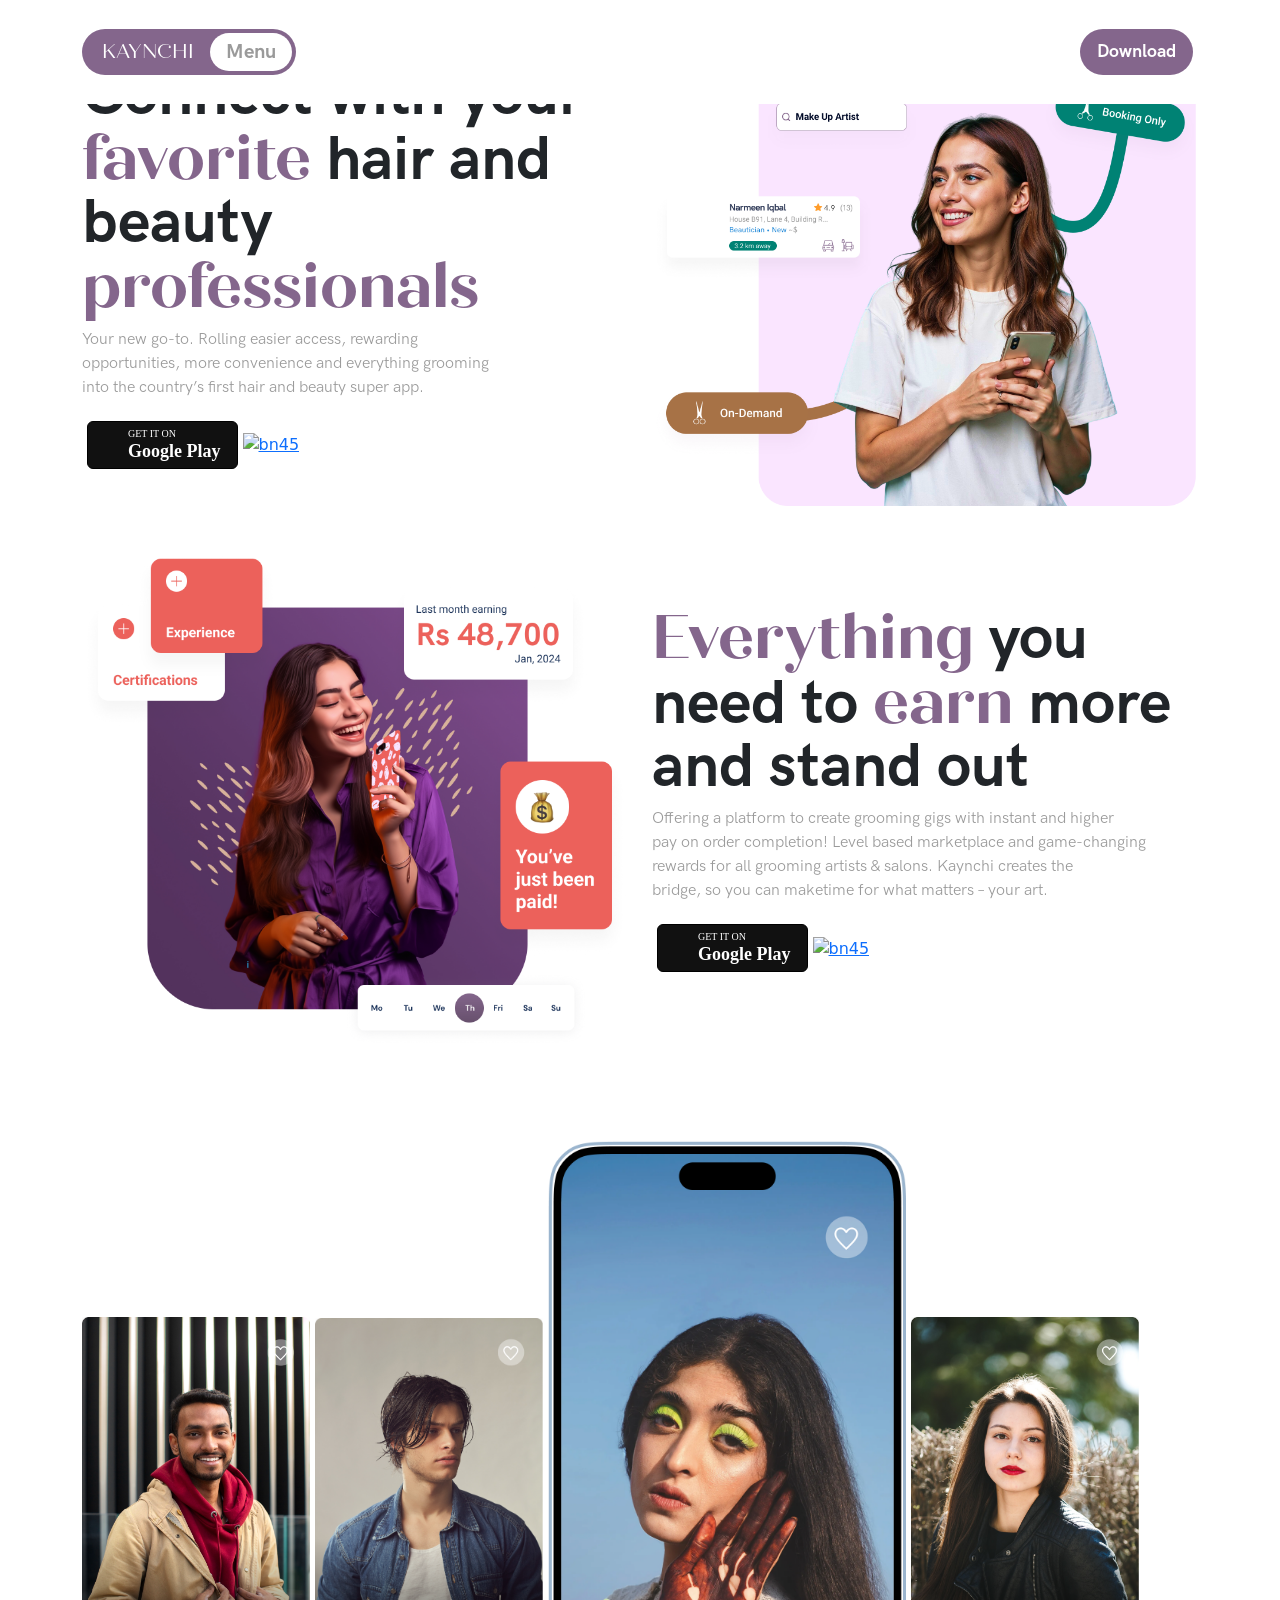
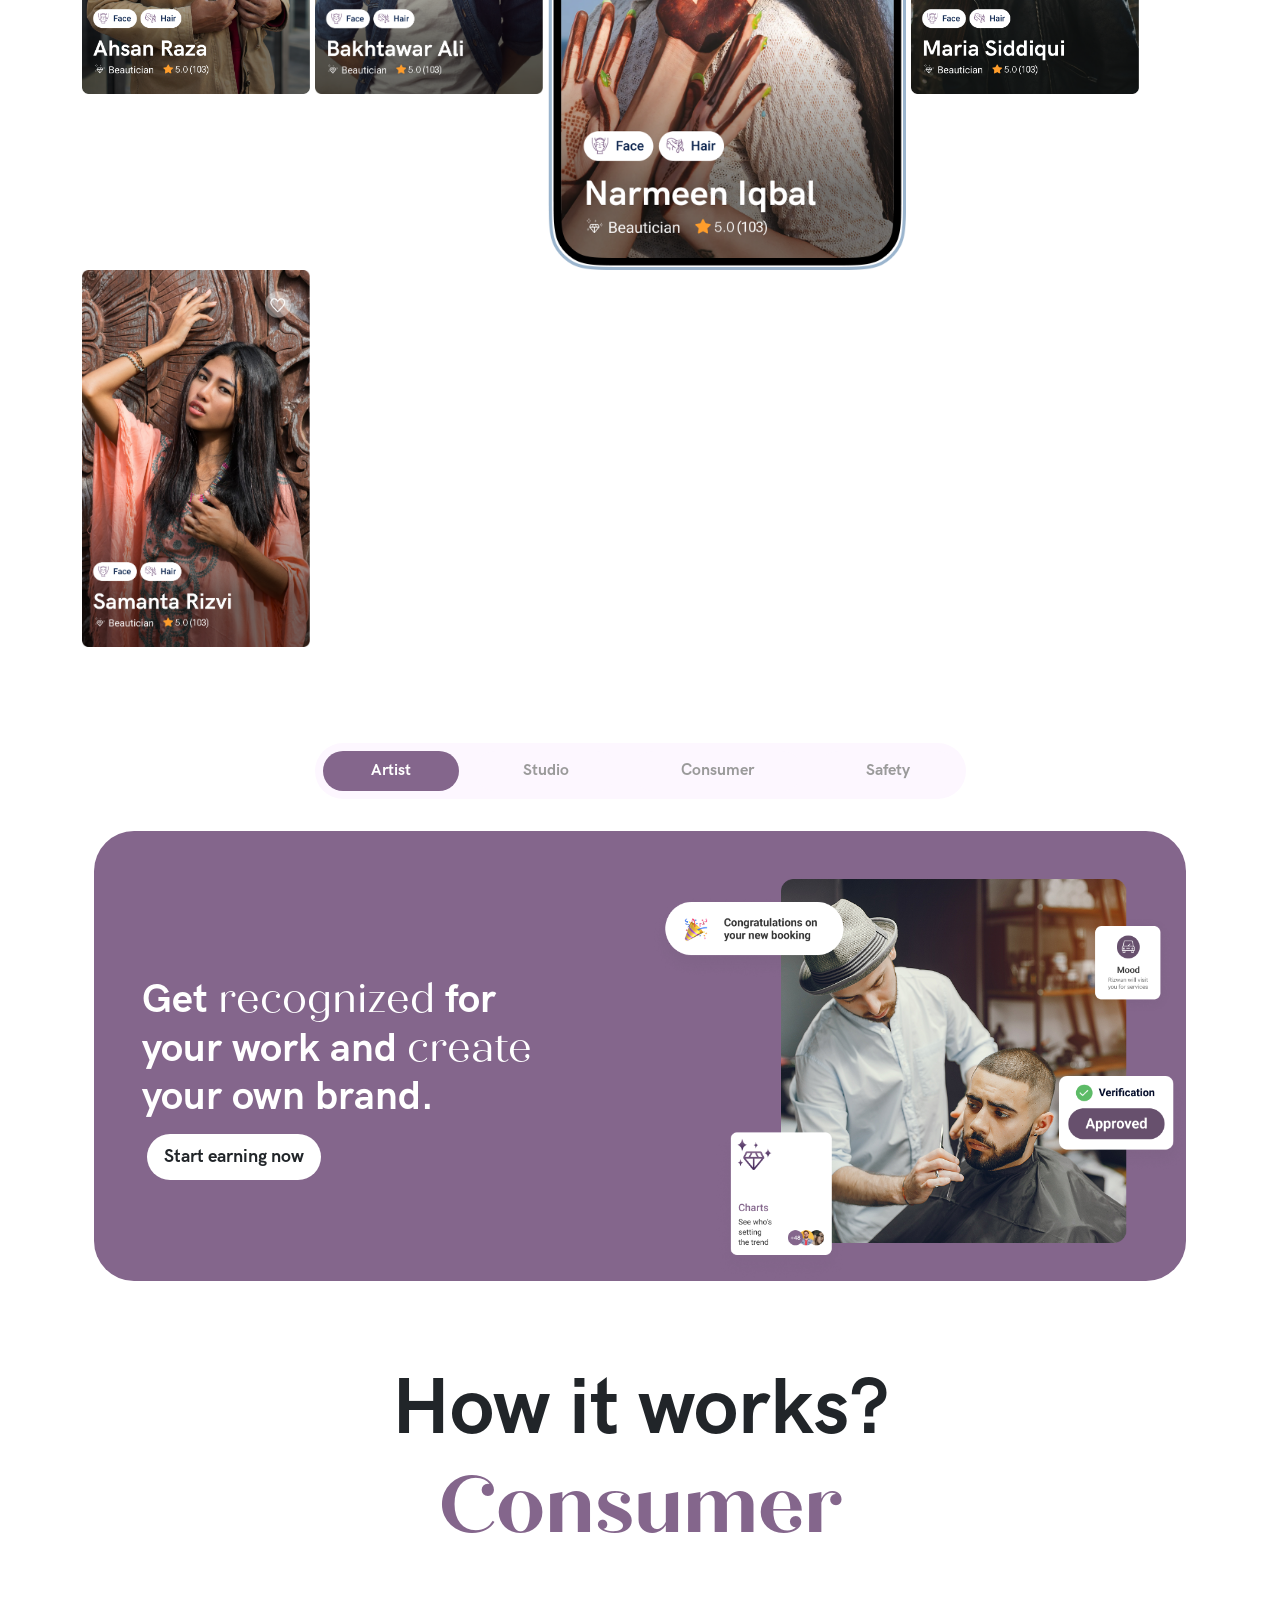
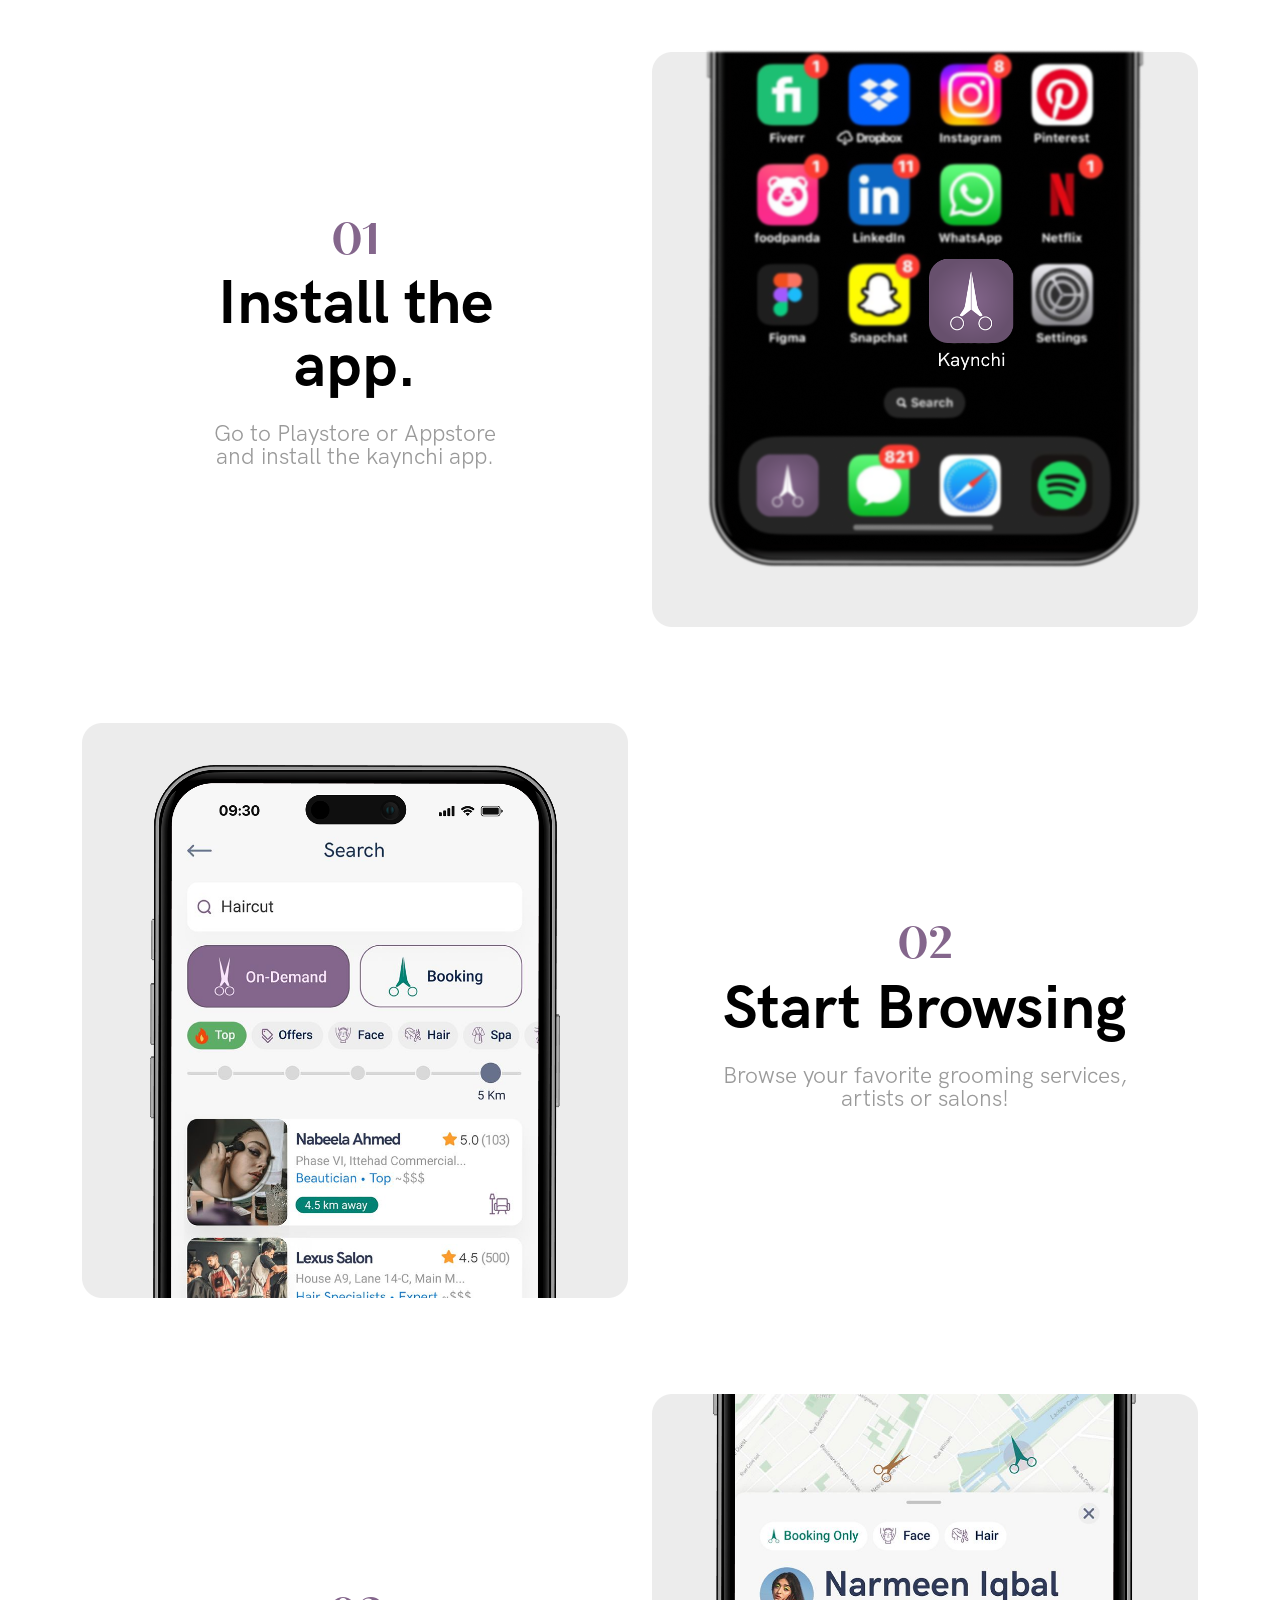
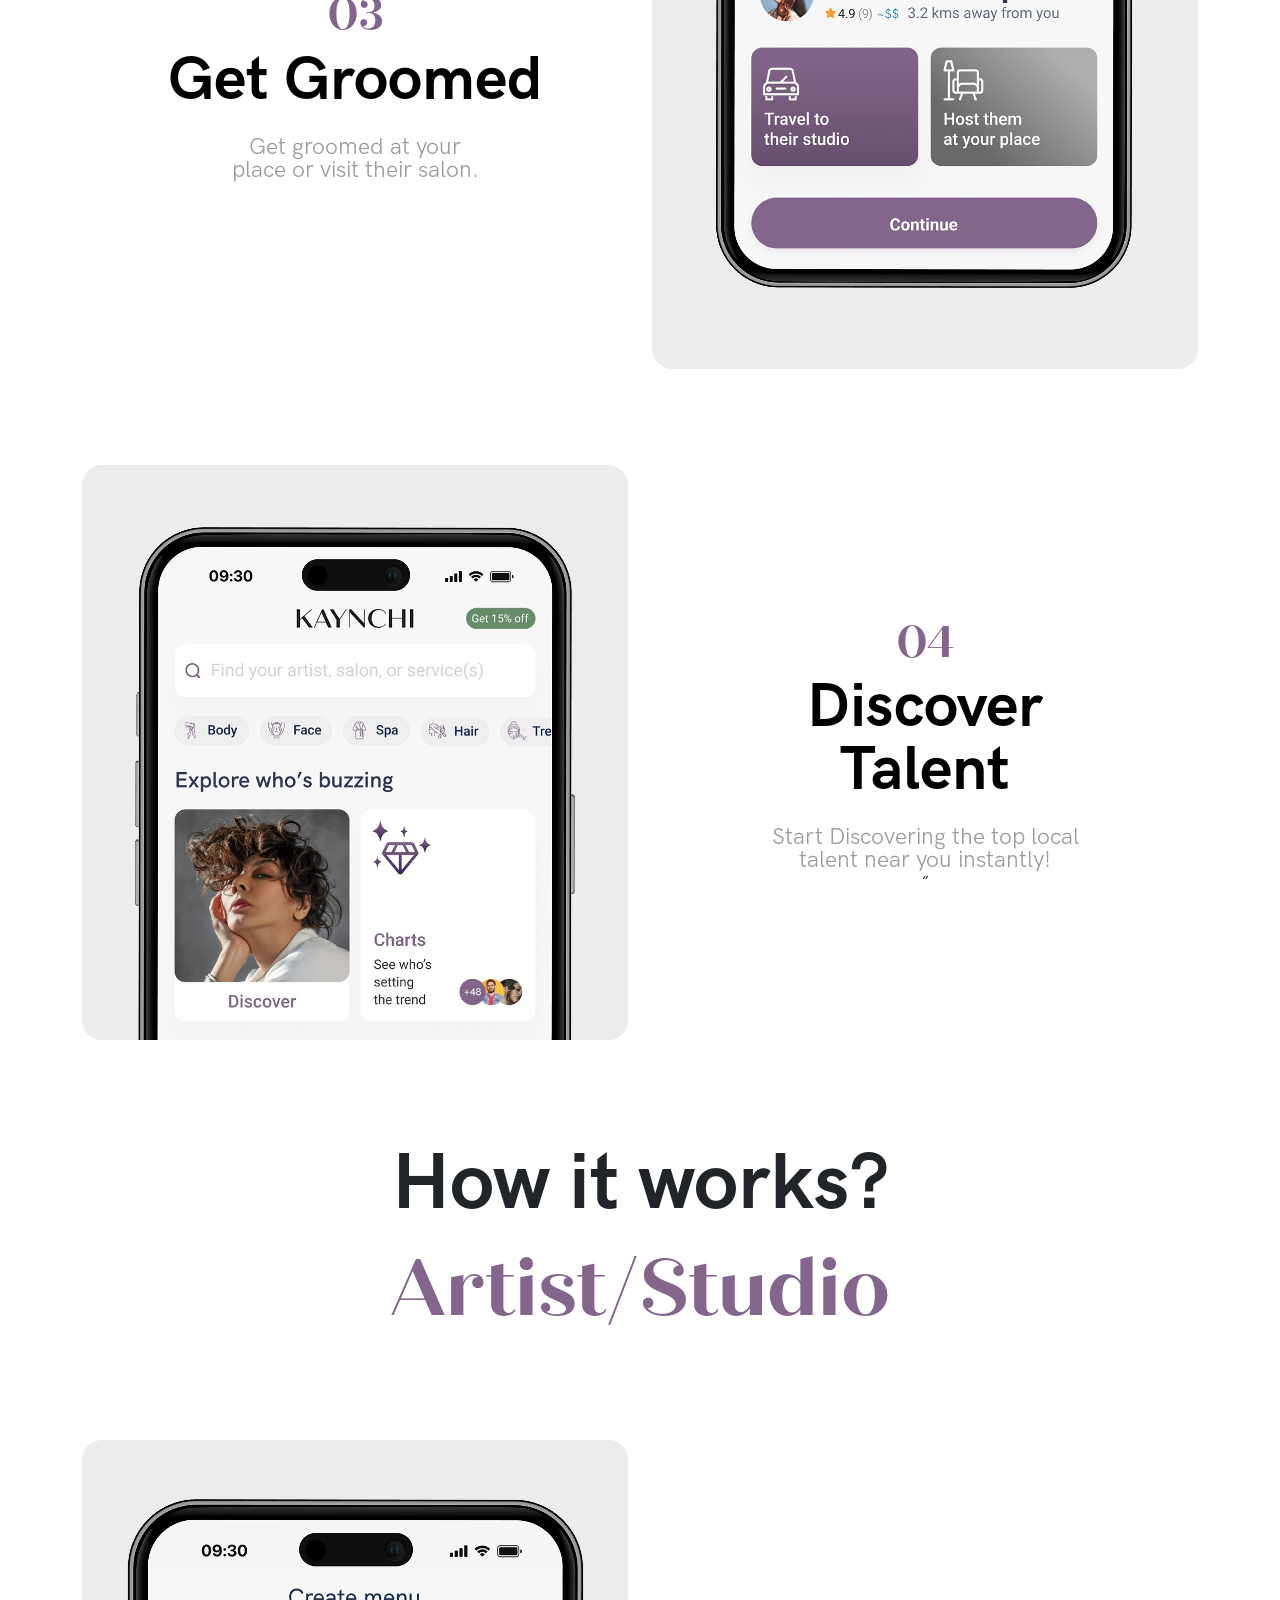
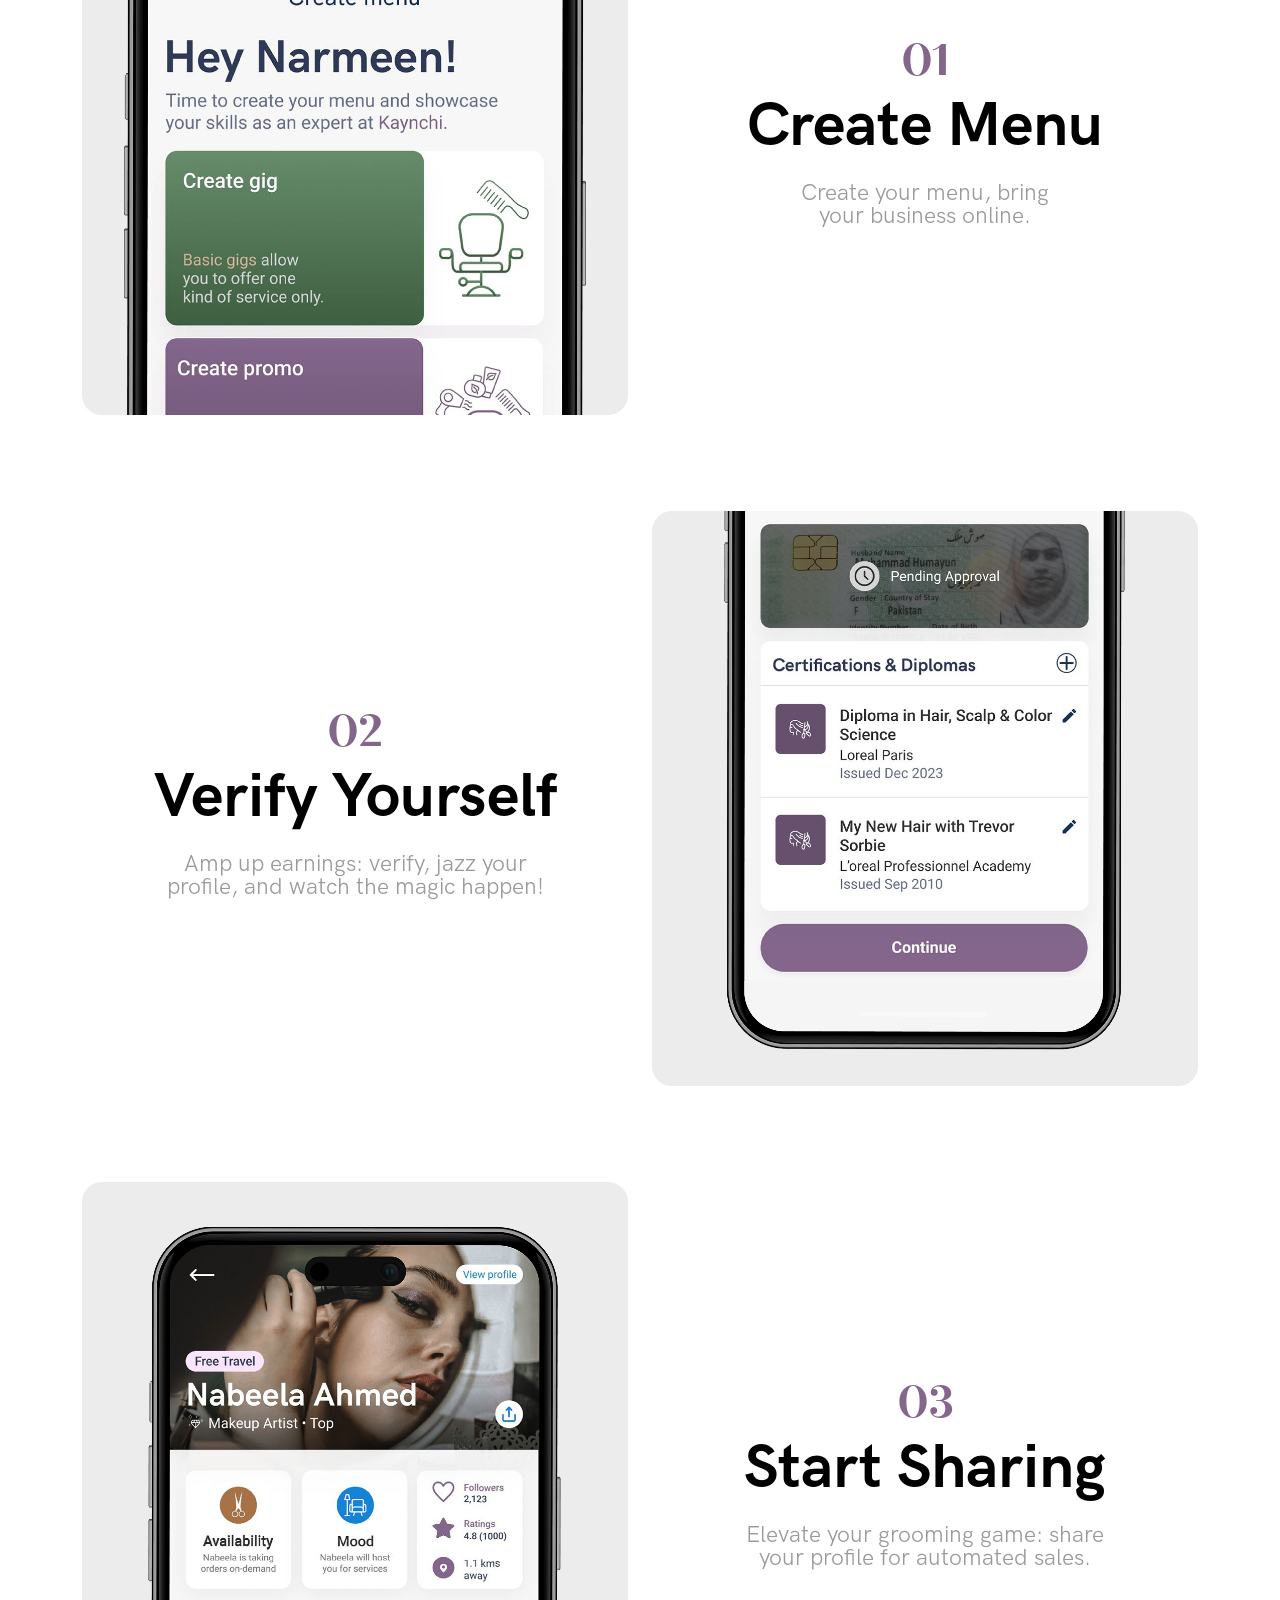
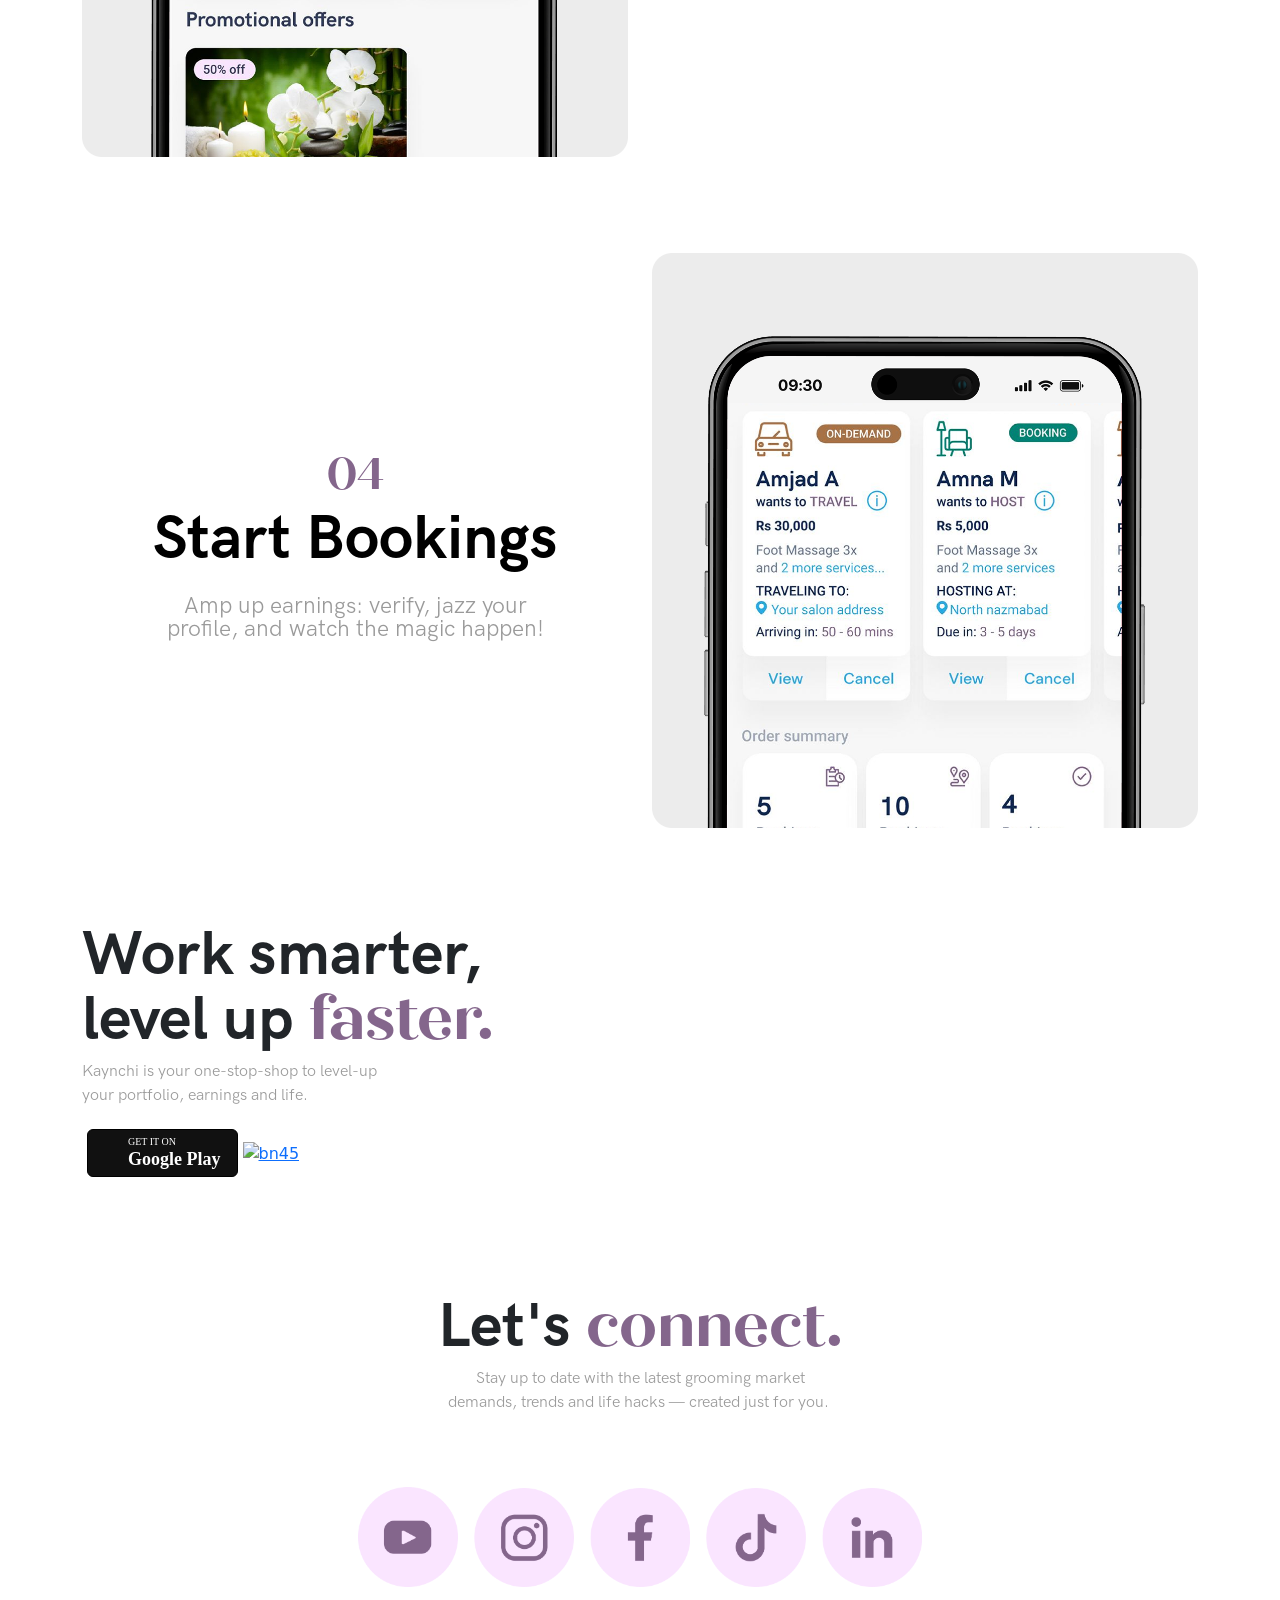
==== index.html @ 2bc98d65 "feat: card tabs added" ====
<!DOCTYPE html>
<html lang="en">
<html data-wf-domain="www.possenetwork.com" data-wf-page="628cd891b8bd514627762a36"
    data-wf-site="628cd891b8bd5112bc762a35">

<head>
    <meta charset="UTF-8">
    <meta name="viewport" content="width=device-width, initial-scale=1.0">
    <title>KAYNCHI | Groom made easy!</title>
    <link href="https://cdn.jsdelivr.net/npm/bootstrap@5.3.0/dist/css/bootstrap.min.css" rel="stylesheet">
    <link href="./style.css" rel="stylesheet">
</head>

<body>
    <!-- Nav Bar -->
    <nav class="navbar fixed-top navbar-white bg-white py-4">
        <div class="container">
            <a class="navbar-brand" href="#">
                <div class="bg-purple rounded-pill px-1 py-1 d-flex align-items-center">
                    <span class="text-white mx-3 quiche-regular">KAYNCHI</span>
                    <div class="bg-white rounded-pill px-3 py-1 text-grey hk-bold">Menu</div>
                </div>
            </a>
            <button href="#" class="bg-purple text-white hk-bold btn rounded-pill">Download</button>
        </div>
    </nav>
    <!-- Hero Section 1 -->
    <section class="my-5">
        <div class="container">
            <div class="row my-md-5 my-3">
                <div class="col-md-6 col-12">
                    <div class="h-100 w-100 d-flex flex-column justify-content-center align-items-start">
                        <h1 class="title hk-bold">Connect with your <br /> <span
                                class="text-purple quiche-bold">favorite</span> hair and
                            <br /> beauty
                            <span class="text-purple quiche-bold">professionals</span>
                        </h1>
                        <span class="text-grey descripton hk-regular">
                            Your new go-to. Rolling easier access, rewarding <br /> opportunities, more convenience and
                            everything
                            grooming <br /> into the country’s first hair and beauty super app.
                        </span>
                        <div class="d-flex align-items-center my-3">
                            <a class="btn btn-google" href="#" title="Google Play">Google Play</a>
                            <a href="/" tabIndex="0"><img class="bn46"
                                    src="https://developer.apple.com/assets/elements/badges/download-on-the-app-store.svg"
                                    alt="bn45" /></a>
                        </div>
                    </div>
                </div>
                <div class="col-md-6 col-12">
                    <div class="d-flex justify-content-center align-items-center">
                        <img class="img-fluid" src="/public/images/hero-1.png" alt="" />
                    </div>
                </div>
            </div>
        </div>
    </section>
    <!-- Hero Section 2 -->
    <section class="my-5">
        <div class="container">
            <div class="row my-md-5 my-3">
                <div class="col-md-6 col-12">
                    <div class="d-flex justify-content-center align-items-center">
                        <img class="img-fluid" src="/public/images/hero-2.png" alt="" />
                    </div>
                </div>
                <div class="col-md-6 col-12">
                    <div class="h-100 w-100 d-flex flex-column justify-content-center align-items-start">
                        <h1 class="title hk-bold"><span class="text-purple quiche-bold">Everything</span> you <br />
                            need to <span class="text-purple quiche-bold">earn</span> more <br /> and stand out
                        </h1>
                        <span class="text-grey descripton hk-regular">
                            Offering a platform to create grooming gigs with instant and higher <br /> pay on order
                            completion!
                            Level based marketplace and game-changing<br /> rewards for all grooming artists &
                            salons.
                            Kaynchi
                            creates the<br /> bridge, so you can maketime for what matters – your art.
                        </span>
                        <div class="d-flex align-items-center my-3">
                            <a class="btn btn-google" href="#" title="Google Play">Google Play</a>
                            <a href="/" tabIndex="0"><img class="bn46"
                                    src="https://developer.apple.com/assets/elements/badges/download-on-the-app-store.svg"
                                    alt="bn45" /></a>
                        </div>
                    </div>
                </div>
            </div>
        </div>
    </section>
    <!-- Mobile Section -->
    <section data-w-id="b8516317-60b5-e028-d661-10049d6852a3" class="posse_screen_section my-5 py-5">
        <div class="container">
            <img src="/public/images/artists/1.png" loading="eager" width="228" alt="Kaynchi Artist"
                class="screen_image_2 hidden-sm" />
            <img src="/public/images/artists/2.png" loading="eager" width="228" alt="Kaynchi Artist"
                class="screen_image_3 hidden-sm" />
            <img src="/public/images/artists/3.png" loading="eager" width="358"
                sizes="(max-width: 479px) 47vw, (max-width: 767px) 37vw, 25vw" alt="Kaynchi Artist"
                srcset="/public/images/artists/3.png 500w, /public/images/artists/3.png 778w" class="image-9" />
            <img src="/public/images/artists/4.png" loading="eager" width="228" alt="Kaynchi Artist"
                class="screen_image_4 hidden-sm" />
            <img src="/public/images/artists/5.png" loading="eager" width="228" alt="Kaynchi Artist"
                class="screen_image_5 hidden-sm" />
        </div>
    </section>
    <!-- Card Section -->

    <section class="my-5">
        <div class="container">
            <!-- Tab links -->
            <div class="d-flex justify-content-center">
                <div class="tab bg-pink rounded-pill p-2">
                    <button class="tablinks me-2 px-5 py-2 rounded-pill hk-bold active" onclick="openCity(event, 'Artist')">Artist</button>
                    <button class="tablinks mx-2 px-5 py-2 rounded-pill hk-bold" onclick="openCity(event, 'Studio')">Studio</button>
                    <button class="tablinks mx-2 px-5 py-2 rounded-pill hk-bold" onclick="openCity(event, 'Consumer')">Consumer</button>
                    <button class="tablinks ms-2 px-5 py-2 rounded-pill hk-bold" onclick="openCity(event, 'Safety')">Safety</button>
                </div>
            </div>
            <!-- Tab content -->
            <div id="Artist" class="tabcontent py-4" style="display: block;">
                <div class="bg-purple card-radius pt-5 my-2">
                    <div class="row">
                        <div class="col-md-6 col-12">
                            <div class="px-md-5 px-3 h-100 d-flex flex-column justify-content-center align-items-start">
                                <h1 class="text-white hk-bold">
                                    Get <span class="quiche-regular">recognized</span> for <br /> your work and <span
                                        class="quiche-regular">create</span>
                                    <br />your own brand.
                                </h1>
                                <button class="btn bg-white rounded-pill hk-bold">Start earning now</button>
                            </div>
                        </div>
                        <div class="col-md-6 col-12">
                            <div class="d-flex justify-content-center align-items-center">
                                <img class="img-fluid" src="/public/images/card-1.png" alt="" />
                            </div>
                        </div>
                    </div>
                </div>
            </div>

            <div id="Studio" class="tabcontent">
                <h3>Studio</h3>
                <p>Studio is the capital of France.</p>
            </div>

            <div id="Consumer" class="tabcontent">
                <h3>Consumer</h3>
                <p>Consumer is the capital of Japan.</p>
            </div>

            <div id="Safety" class="tabcontent">
                <h3>Safety</h3>
                <p>Safety is the capital of Japan.</p>
            </div>

        </div>
    </section>
    <!-- <section class="my-5">
        <div class="my-5 container">
            <div class="d-flex justify-content-center">
                <div class="d-flex justify-content-center bg-pink rounded-pill p-2">
                    <button class="btn btn-dark bg-purple text-white px-5 py-2 rounded-pill hk-bold mx-1">Arist</button>
                    <button class="btn btn-dark bg-purple text-white px-5 py-2 rounded-pill hk-bold mx-1">Studio</button>
                    <button class="btn btn-dark bg-purple text-white px-5 py-2 rounded-pill hk-bold mx-1">Consumer</button>
                    <button class="btn btn-dark bg-purple text-white px-5 py-2 rounded-pill hk-bold mx-1">Safety</button>
                </div>
            </div>
            <div class="bg-purple card-radius pt-5 my-2">
                <div class="row">
                    <div class="col-md-6 col-12">
                        <div class="px-md-5 px-3 h-100 d-flex flex-column justify-content-center align-items-start">
                            <h1 class="text-white hk-bold">
                                Get <span class="quiche-regular">recognized</span> for <br /> your work and <span
                                    class="quiche-regular">create</span>
                                <br />your own brand.
                            </h1>
                            <button class="btn bg-white rounded-pill hk-bold">Start earning now</button>
                        </div>
                    </div>
                    <div class="col-md-6 col-12">
                        <div class="d-flex justify-content-center align-items-center">
                            <img class="img-fluid" src="/public/images/card-1.png" alt="" />
                        </div>
                    </div>
                </div>
            </div>
        </div>
    </section> -->
    <!-- How it works - Consumer -->
    <section class="my-5">
        <div class="container">
            <div class="d-flex flex-column align-items-center">
                <div>
                    <h1 class="heading text-center hk-bold m-0">How it works?</h1>
                    <h1 class="heading text-purple text-center quiche-bold m-0">Consumer</h1>
                </div>
            </div>
            <div class="row my-md-5 my-3">
                <div class="col-md-6 col-12 my-5">
                    <div class="h-100 w-100 d-flex flex-column justify-content-center align-items-center">
                        <div class="text-center d-flex flex-column w-75">
                            <span class="how-it-works-title quiche-bold text-purple">01
                            </span>
                            <span class="title hk-bold text-black">Install the app.
                            </span>
                            <span class="mt-4 description hk-regular text-grey">Go to Playstore or Appstore
                                <br /> and install the kaynchi app.
                            </span>
                        </div>
                    </div>
                </div>
                <div class="col-md-6 col-12 my-5">
                    <div class="d-flex justify-content-end align-items-center">
                        <img class="img-fluid" src="/public/images/how-it-works/consumer/1.png" alt="" />
                    </div>
                </div>
                <div class="col-md-6 col-12 my-5">
                    <div class="d-flex justify-content-start align-items-center">
                        <img class="img-fluid" src="/public/images/how-it-works/consumer/2.png" alt="" />
                    </div>
                </div>
                <div class="col-md-6 col-12 my-5">
                    <div class="h-100 w-100 d-flex flex-column justify-content-center align-items-center">
                        <div class="text-center d-flex flex-column w-75">
                            <span class="how-it-works-title quiche-bold text-purple">02
                            </span>
                            <span class="title hk-bold text-black">Start Browsing
                            </span>
                            <span class="mt-4 description hk-regular text-grey">Browse your favorite grooming
                                services,<br />
                                artists
                                or
                                salons!
                            </span>
                        </div>
                    </div>
                </div>
                <div class="col-md-6 col-12 my-5">
                    <div class="h-100 w-100 d-flex flex-column justify-content-center align-items-center">
                        <div class="text-center d-flex flex-column w-75">
                            <span class="how-it-works-title quiche-bold text-purple">03
                            </span>
                            <span class="title hk-bold text-black">Get Groomed
                            </span>
                            <span class="mt-4 description hk-regular text-grey">Get groomed at your <br /> place or
                                visit their salon.
                            </span>
                        </div>
                    </div>
                </div>
                <div class="col-md-6 col-12 my-5">
                    <div class="d-flex justify-content-end align-items-center">
                        <img class="img-fluid" src="/public/images/how-it-works/consumer/3.png" alt="" />
                    </div>
                </div>
                <div class="col-md-6 col-12 my-5">
                    <div class="d-flex justify-content-start align-items-center">
                        <img class="img-fluid" src="/public/images/how-it-works/consumer/4.png" alt="" />
                    </div>
                </div>
                <div class="col-md-6 col-12 my-5">
                    <div class="h-100 w-100 d-flex flex-column justify-content-center align-items-center">
                        <div class="text-center d-flex flex-column w-75">
                            <span class="how-it-works-title quiche-bold text-purple">04
                            </span>
                            <span class="title hk-bold text-black">Discover Talent
                            </span>
                            <span class="mt-4 description hk-regular text-grey">Start Discovering the top
                                local <br /> talent near
                                you instantly!
                            </span>
                        </div>˝
                    </div>
                </div>
            </div>
        </div>
    </section>
    <!-- How it works - Artist -->
    <section class="my-5">
        <div class="container">
            <div class="d-flex flex-column align-items-center">
                <div>
                    <h1 class="heading text-center hk-bold">How it works?</h1>
                    <h1 class="heading text-purple text-center quiche-bold">Artist/Studio</h1>
                </div>
            </div>
            <div class="row my-md-5 my-3">
                <div class="col-md-6 col-12 my-5">
                    <div class="d-flex justify-content-start align-items-end">
                        <img class="img-fluid" src="/public/images/how-it-works/artist/1.png" alt="" />
                    </div>
                </div>
                <div class="col-md-6 col-12 my-5">
                    <div class="h-100 w-100 d-flex flex-column justify-content-center align-items-center">
                        <div class="text-center d-flex flex-column w-75">
                            <span class="how-it-works-title quiche-bold text-purple">01
                            </span>
                            <span class="title hk-bold text-black">Create Menu
                            </span>
                            <span class="mt-4 description hk-regular text-grey">Create your menu, bring<br /> your
                                business
                                online.
                            </span>
                        </div>
                    </div>
                </div>
                <div class="col-md-6 col-12 my-5">
                    <div class="h-100 w-100 d-flex flex-column justify-content-center align-items-center">
                        <div class="text-center d-flex flex-column w-75">
                            <span class="how-it-works-title quiche-bold text-purple">02
                            </span>
                            <span class="title hk-bold text-black">Verify Yourself
                            </span>
                            <span class="mt-4 description hk-regular text-grey">Amp up earnings: verify, jazz
                                your<br />profile, and
                                watch the magic
                                happen!
                            </span>
                        </div>
                    </div>
                </div>
                <div class="col-md-6 col-12 my-5">
                    <div class="d-flex justify-content-end align-items-center">
                        <img class="img-fluid" src="/public/images/how-it-works/artist/2.png" alt="" />
                    </div>
                </div>
                <div class="col-md-6 col-12 my-5">
                    <div class="d-flex justify-content-start align-items-center">
                        <img class="img-fluid" src="/public/images/how-it-works/artist/3.png" alt="" />
                    </div>
                </div>
                <div class="col-md-6 col-12 my-5">
                    <div class="h-100 w-100 d-flex flex-column justify-content-center align-items-center">
                        <div class="text-center d-flex flex-column w-75">
                            <span class="how-it-works-title quiche-bold text-purple">03
                            </span>
                            <span class="title hk-bold text-black">Start Sharing
                            </span>
                            <span class="mt-4 description hk-regular text-grey">Elevate your grooming game: share<br />
                                your
                                profile for
                                automated sales.
                            </span>
                        </div>
                    </div>
                </div>
                <div class="col-md-6 col-12 my-5">
                    <div class="h-100 w-100 d-flex flex-column justify-content-center align-items-center">
                        <div class="text-center d-flex flex-column w-75">
                            <span class="how-it-works-title quiche-bold text-purple">04
                            </span>
                            <span class="title hk-bold text-black">Start Bookings
                            </span>
                            <span class="mt-4 description hk-regular text-grey">Amp up earnings: verify, jazz your<br />
                                profile, and
                                watch the magic happen!
                            </span>
                        </div>

                    </div>
                </div>
                <div class="col-md-6 col-12 my-5">
                    <div class="d-flex justify-content-end align-items-center">
                        <img class="img-fluid" src="/public/images/how-it-works/artist/4.png" alt="" />
                    </div>
                </div>
            </div>
        </div>
    </section>
    <!-- Work Smarter -->
    <section class="my-5">
        <div class="container">
            <div class="row my-md-5 my-3">
                <div class="col-md-6 col-12">
                    <div class="h-100 w-100 d-flex flex-column justify-content-center align-items-start">
                        <h1 class="title hk-bold">Work smarter, <br /> level up <span
                                class="text-purple quiche-bold">faster.</span>
                        </h1>
                        <span class="text-grey descripton hk-regular">
                            Kaynchi is your one-stop-shop to level-up <br /> your portfolio, earnings and life.
                        </span>
                        <div class="d-flex align-items-center my-3">
                            <a class="btn btn-google" href="#" title="Google Play">Google Play</a>
                            <a href="/" tabIndex="0"><img class="bn46"
                                    src="https://developer.apple.com/assets/elements/badges/download-on-the-app-store.svg"
                                    alt="bn45" /></a>
                        </div>
                    </div>
                </div>
                <div class="col-md-6 col-12">
                    <div class="d-flex justify-content-center align-items-center">
                        <img class="img-fluid" src="/public/images/work-smarter.png" alt="" />
                    </div>
                </div>
            </div>
        </div>
    </section>
    <!-- Let's Connect -->
    <section class="my-5 py-5">
        <div class="container">
            <div class="h-100 w-100 d-flex flex-column justify-content-center align-items-center">
                <h1 class="title hk-bold text-center">Let's <span class="text-purple quiche-bold">connect.</span>
                </h1>
                <span class="text-grey descripton text-center mb-3 hk-regular">
                    Stay up to date with the latest grooming market <br /> demands, trends and life hacks — created just
                    for you. 
                </span>
                <div class="d-flex justify-content-center align-items-center flex-wrap my-5">
                    <img src="/public/icons/youtube.png" width="100" class="img-fluid m-2" alt="youtube" />
                    <img src="/public/icons/instagram.png" width="100" class="img-fluid m-2" alt="instagram" />
                    <img src="/public/icons/facebook.png" width="100" class="img-fluid m-2" alt="facebook" />
                    <img src="/public/icons/tiktok.png" width="100" class="img-fluid m-2" alt="tiktok" />
                    <img src="/public/icons/linkedin.png" width="100" class="img-fluid m-2" alt="linkedin" />
                </div>
            </div>
        </div>
    </section>
    <script src="https://d3e54v103j8qbb.cloudfront.net/js/jquery-3.5.1.min.dc5e7f18c8.js?site=628cd891b8bd5112bc762a35"
        type="text/javascript" integrity="sha256-9/aliU8dGd2tb6OSsuzixeV4y/faTqgFtohetphbbj0="
        crossorigin="anonymous"></script>
    <script src="https://uploads-ssl.webflow.com/628cd891b8bd5112bc762a35/js/webflow.df2b6f153.js"
        type="text/javascript"></script>
    <script src="https://cdnjs.cloudflare.com/ajax/libs/gsap/3.12.1/gsap.min.js"></script>
    <script src="https://cdnjs.cloudflare.com/ajax/libs/gsap/3.12.1/ScrollTrigger.min.js"></script>
    <script src="/script/index.js"></script>
    <script src="/script/gsap.js"></script>
    <script src="https://unpkg.com/gsap@3/dist/gsap.min.js"></script>
    <script src="https://unpkg.com/gsap@3/dist/ScrollTrigger.min.js"></script>
</body>

</html>
---- style.css ----
.text-purple {
    color: #84668C;
}

.bg-purple {
    background-color: #84668C;
}

.text-black {
    color: #1E1E1E;
}

.bg-black {
    background-color: #1E1E1E;
}

.text-grey {
    color: #9A9A9A;
}

.bg-grey {
    background-color: #9A9A9A;
}

.heading {
    font-size: 80px;
}

.title {
    font-size: 62px;
    line-height: 63px;
}

.description {
    font-size: 23px;
    line-height: 23px;
}


.card-radius {
    border-radius: 40px;
}

.how-it-works-title {
    font-size: 45px;
}

.parallax-img {
    width: 444px;
}


/* Fonts */

@font-face {
    font-family: 'quiche-regular';
    src: url('./public/fonts/quiche/Quiche_Display_Regular.otf') format('opentype');
}

@font-face {
    font-family: 'quiche-bold';
    src: url('./public/fonts/quiche/Quiche_Display_Bold.otf') format('opentype');
}

@font-face {
    font-family: 'quiche-light';
    src: url('./public/fonts/quiche/Quiche_Display_Light.otf') format('opentype');
}

@font-face {
    font-family: 'hk-regular';
    src: url('./public/fonts/hk-grostesk/HKGrotesk-Regular.otf') format('opentype');
}

@font-face {
    font-family: 'hk-bold';
    src: url('./public/fonts/hk-grostesk/HKGrotesk-Bold.otf') format('opentype');
}

@font-face {
    font-family: 'hk-light';
    src: url('./public/fonts/hk-grostesk/HKGrotesk-Light.otf') format('opentype');
}

.quiche-bold {
    font-family: 'quiche-bold';
}

.quiche-regular {
    font-family: 'quiche-regular';
}

.quiche-light {
    font-family: 'quiche-light';
}

.hk-bold {
    font-family: 'hk-bold';
}

.hk-regular {
    font-family: 'hk-regular';
}

.hk-light {
    font-family: 'hk-light';
}


.bg-pink {
    background-color: #FDF7FF;
}

/* Style the buttons that are used to open the tab content */
.tab button {
    background-color: inherit;
    float: left;
    border: none;
    outline: none;
    cursor: pointer;
    padding: 14px 16px;
    transition: 0.3s;
    color: #9A9A9A;
}

/* Change background color of buttons on hover */
.tab button:hover {
    color: #1E1E1E;
    background-color: #ddd;
}

/* Create an active/current tablink class */
.tab button.active {
    background-color: #84668C;
    color: #fff;
}

/* Style the tab content */
.tabcontent {
    display: none;
    padding: 6px 12px;
}


/* Media Queries */

@media only screen and (max-width: 768px) {

    .title {
        font-size: 35px;
        line-height: 35px;
    }

    .description {
        font-size: 20px;
        line-height: 20px;
    }

    .heading {
        font-size: 40px;
        line-height: 40px;
    }

    .how-it-works-title {
        font-size: 25px;
    }

    .hidden-sm {
        display: none;
    }

}

/* Google and Apple Buttons */

.bn46 {
    width: 150px;
    height: 50px;
}

a.btn-google {
    color: #fff
}

.btn {
    padding: 10px 16px;
    margin: 5px;
    font-size: 18px;
    line-height: 1.3333333;
    border-radius: 6px;
    text-align: center;
    white-space: nowrap;
    vertical-align: middle;
    -ms-touch-action: manipulation;
    touch-action: manipulation;
    cursor: pointer;
    -webkit-user-select: none;
    -moz-user-select: none;
    -ms-user-select: none;
    user-select: none;
    border: 1px solid transparent;
    font-weight: 500;
    text-decoration: none;
    display: inline-block
}

.btn:active:focus,
.btn:focus {
    outline: 0
}

.btn:focus,
.btn:hover {
    color: #333;
    text-decoration: none;
    outline: 0
}

.btn:active {
    outline: 0;
    -webkit-box-shadow: inset 0 3px 5px rgba(0, 0, 0, .125);
    box-shadow: inset 0 3px 5px rgba(0, 0, 0, .125)
}

.btn-google {
    color: #fff;
    background-color: #111;
    border-color: #000;
    padding: 17px 16px 5px 40px;
    position: relative;
    font-family: fontfutura;
    font-weight: 600
}

.btn-google:focus {
    color: #fff;
    background-color: #555;
    border-color: #000
}

.btn-google:active,
.btn-google:hover {
    color: #fff;
    background-color: #555;
    border-color: #000;
}

.btn-google:before {
    content: "";
    background-image: url(https://4.bp.blogspot.com/-52U3eP2JDM4/WSkIT1vbUxI/AAAAAAAArQA/iF1BeARv2To-2FGQU7V6UbNPivuv_lccACLcB/s30/nexus2cee_ic_launcher_play_store_new-1.png);
    background-size: cover;
    background-repeat: no-repeat;
    width: 30px;
    height: 30px;
    position: absolute;
    left: 6px;
    top: 50%;
    margin-top: -15px
}

.btn-google:after {
    content: "GET IT ON";
    position: absolute;
    top: 5px;
    left: 40px;
    font-size: 10px;
    font-weight: 400;
}

/* Card Over Card Animation */

/* Basic Reset */
* {
    margin: 0;
    padding: 0;
    box-sizing: border-box;
}

/* Empty sections with grey background */
.empty-section {
    display: flex;
    justify-content: center;
    align-items: center;
    color: #fff;
}

/* Each card wrapper has 15vh top padding */
.card-wrapper {
    position: relative;
    margin: auto;
}
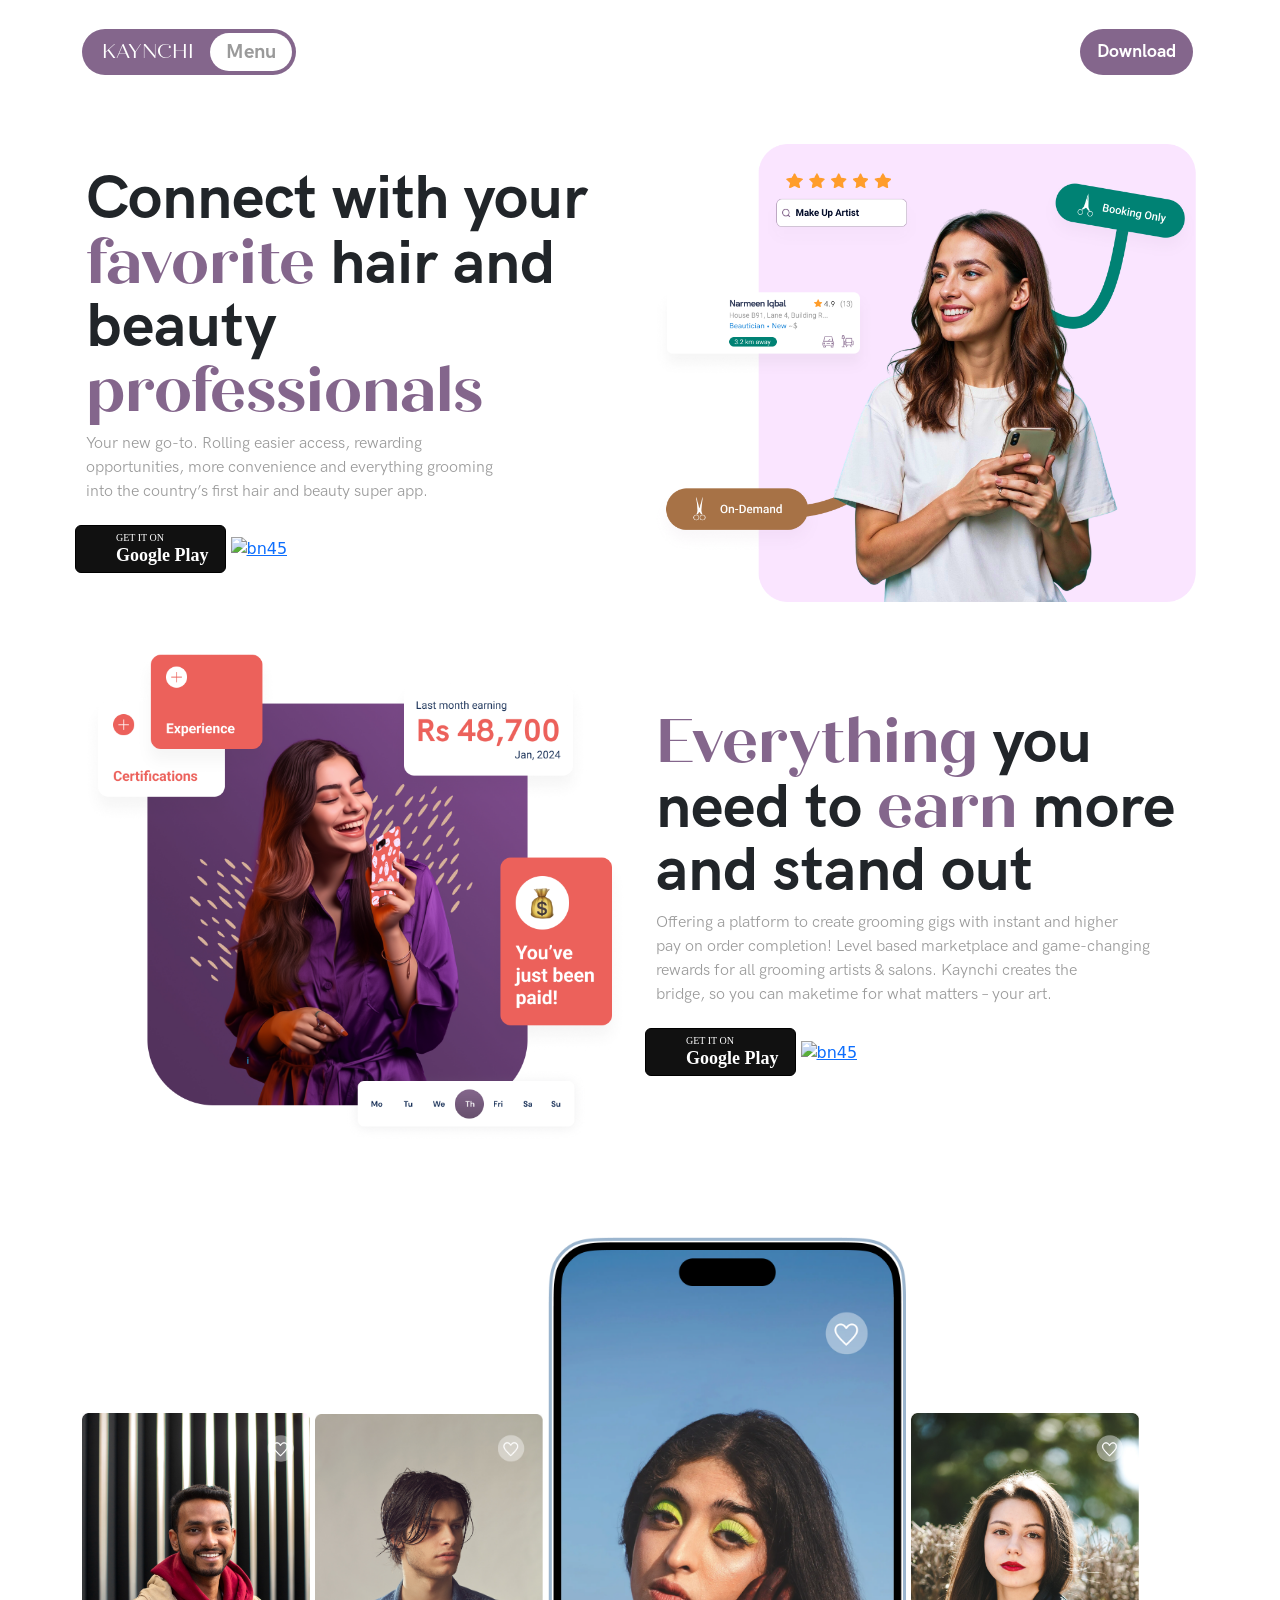
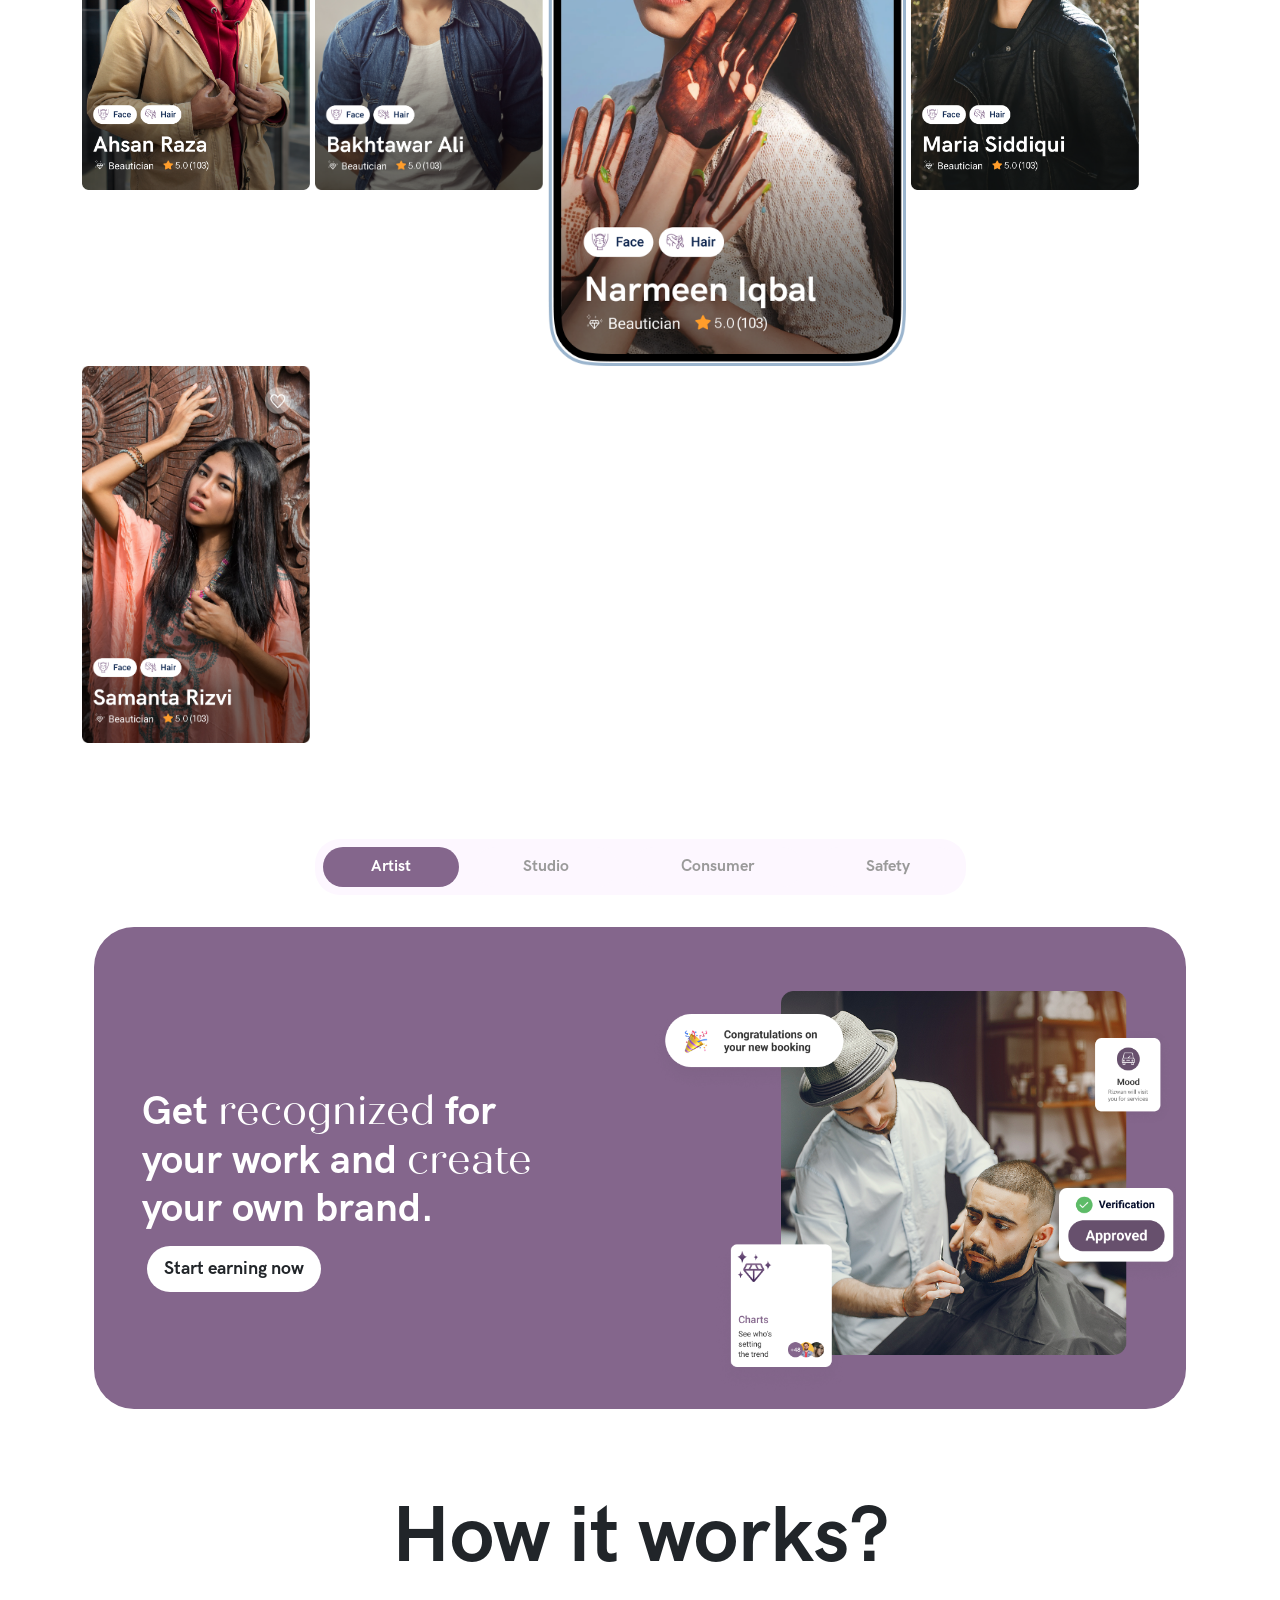
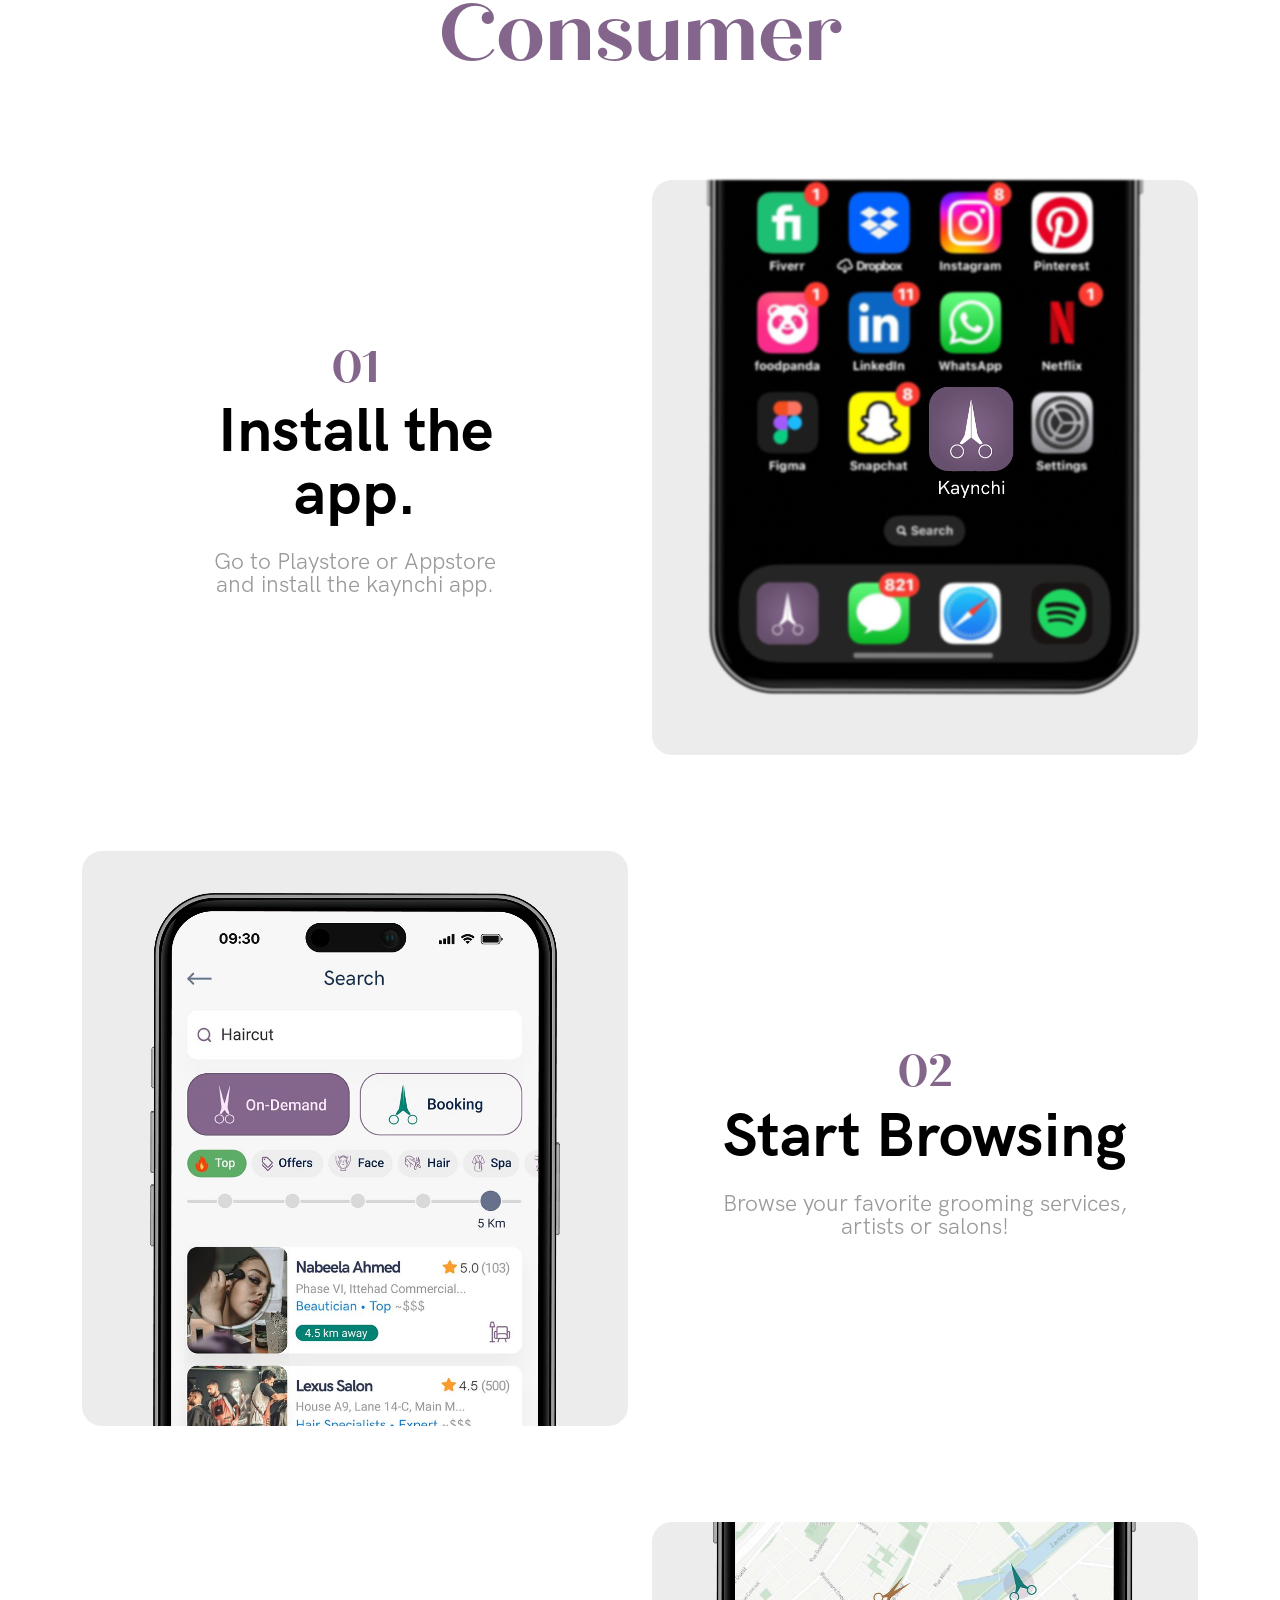
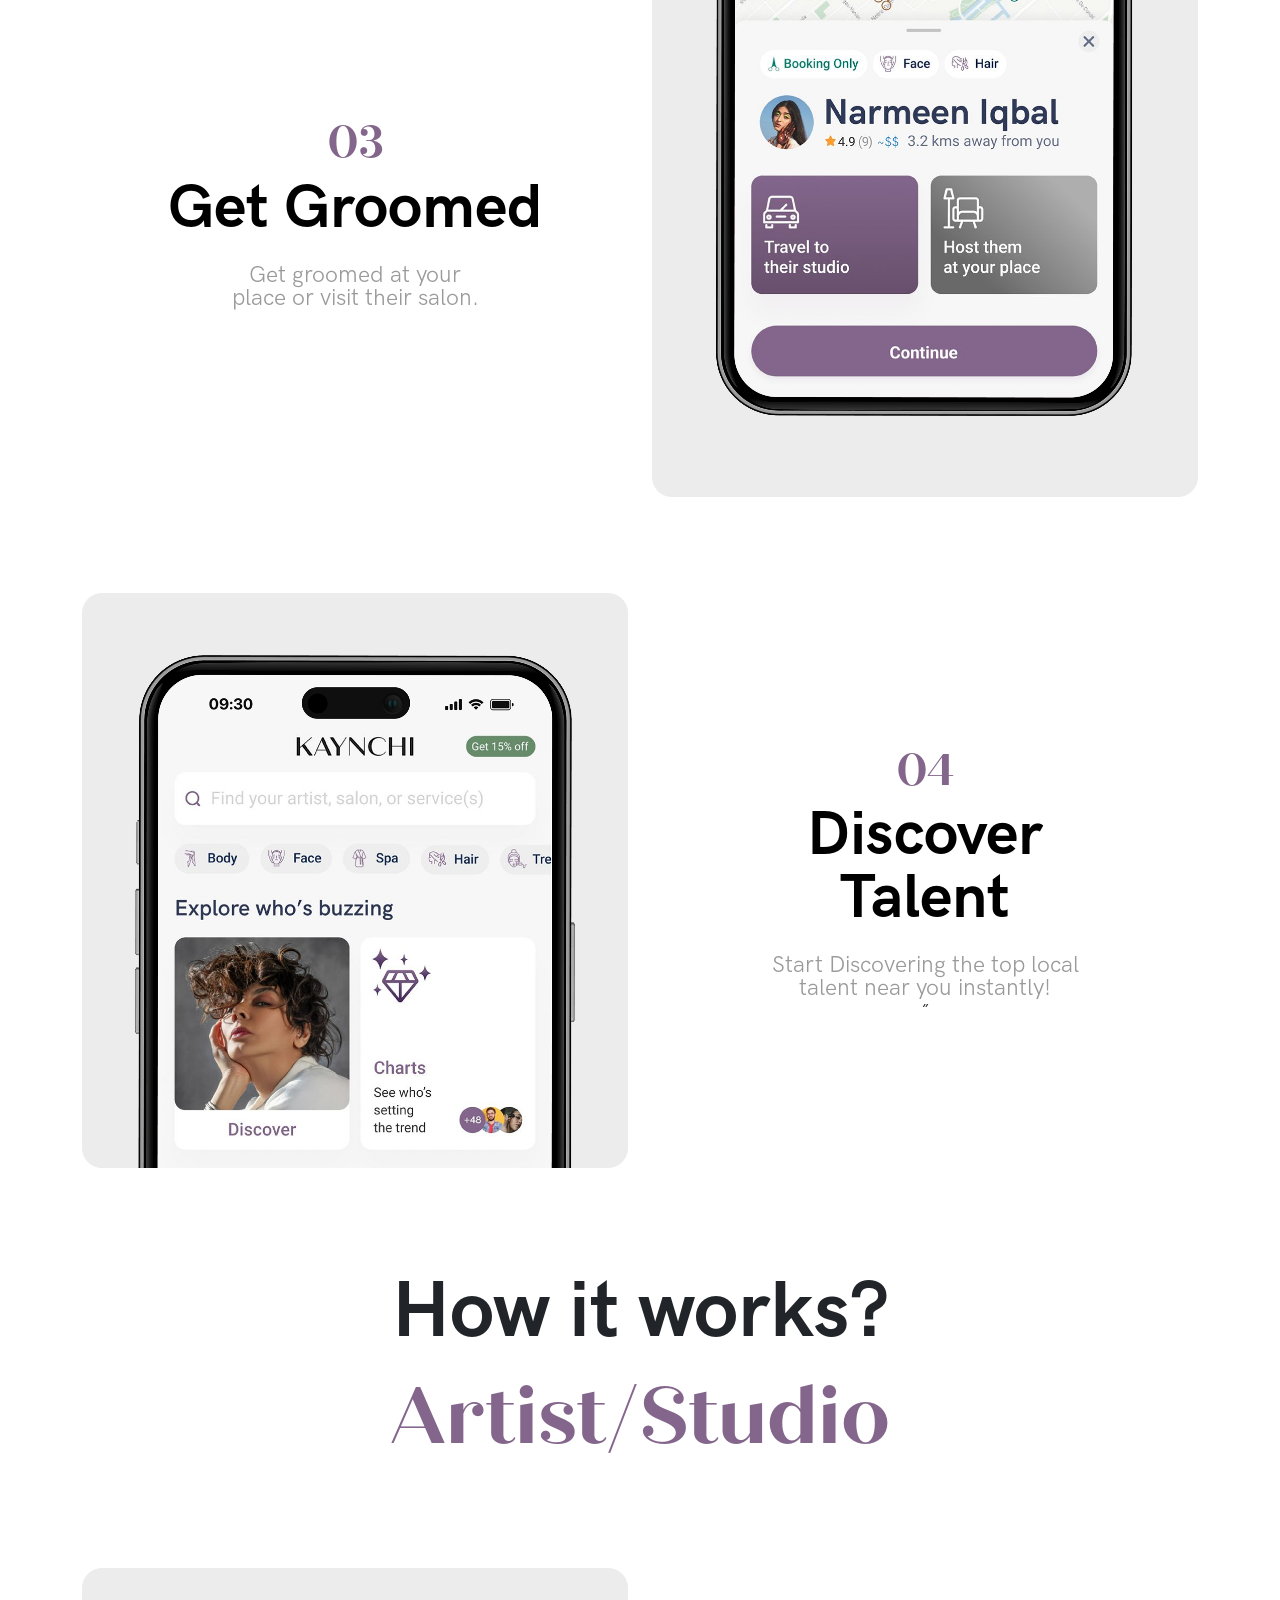
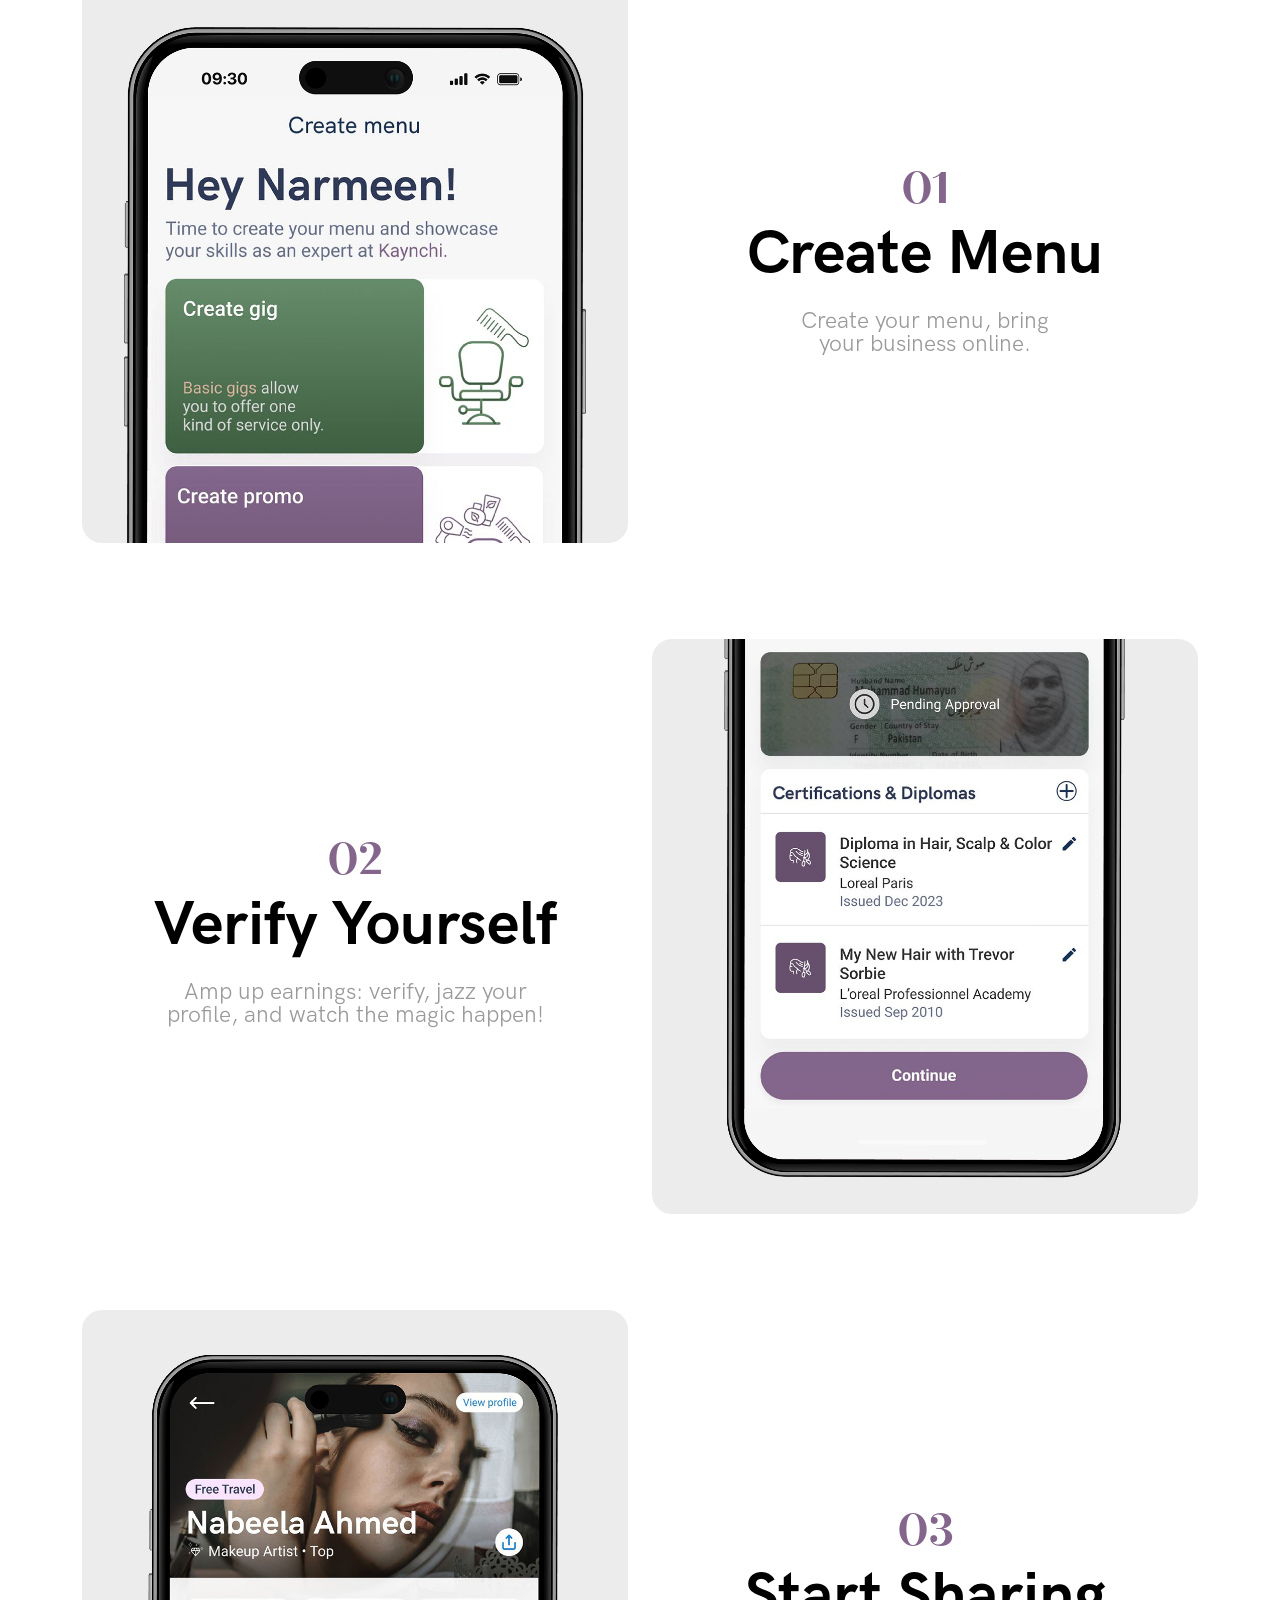
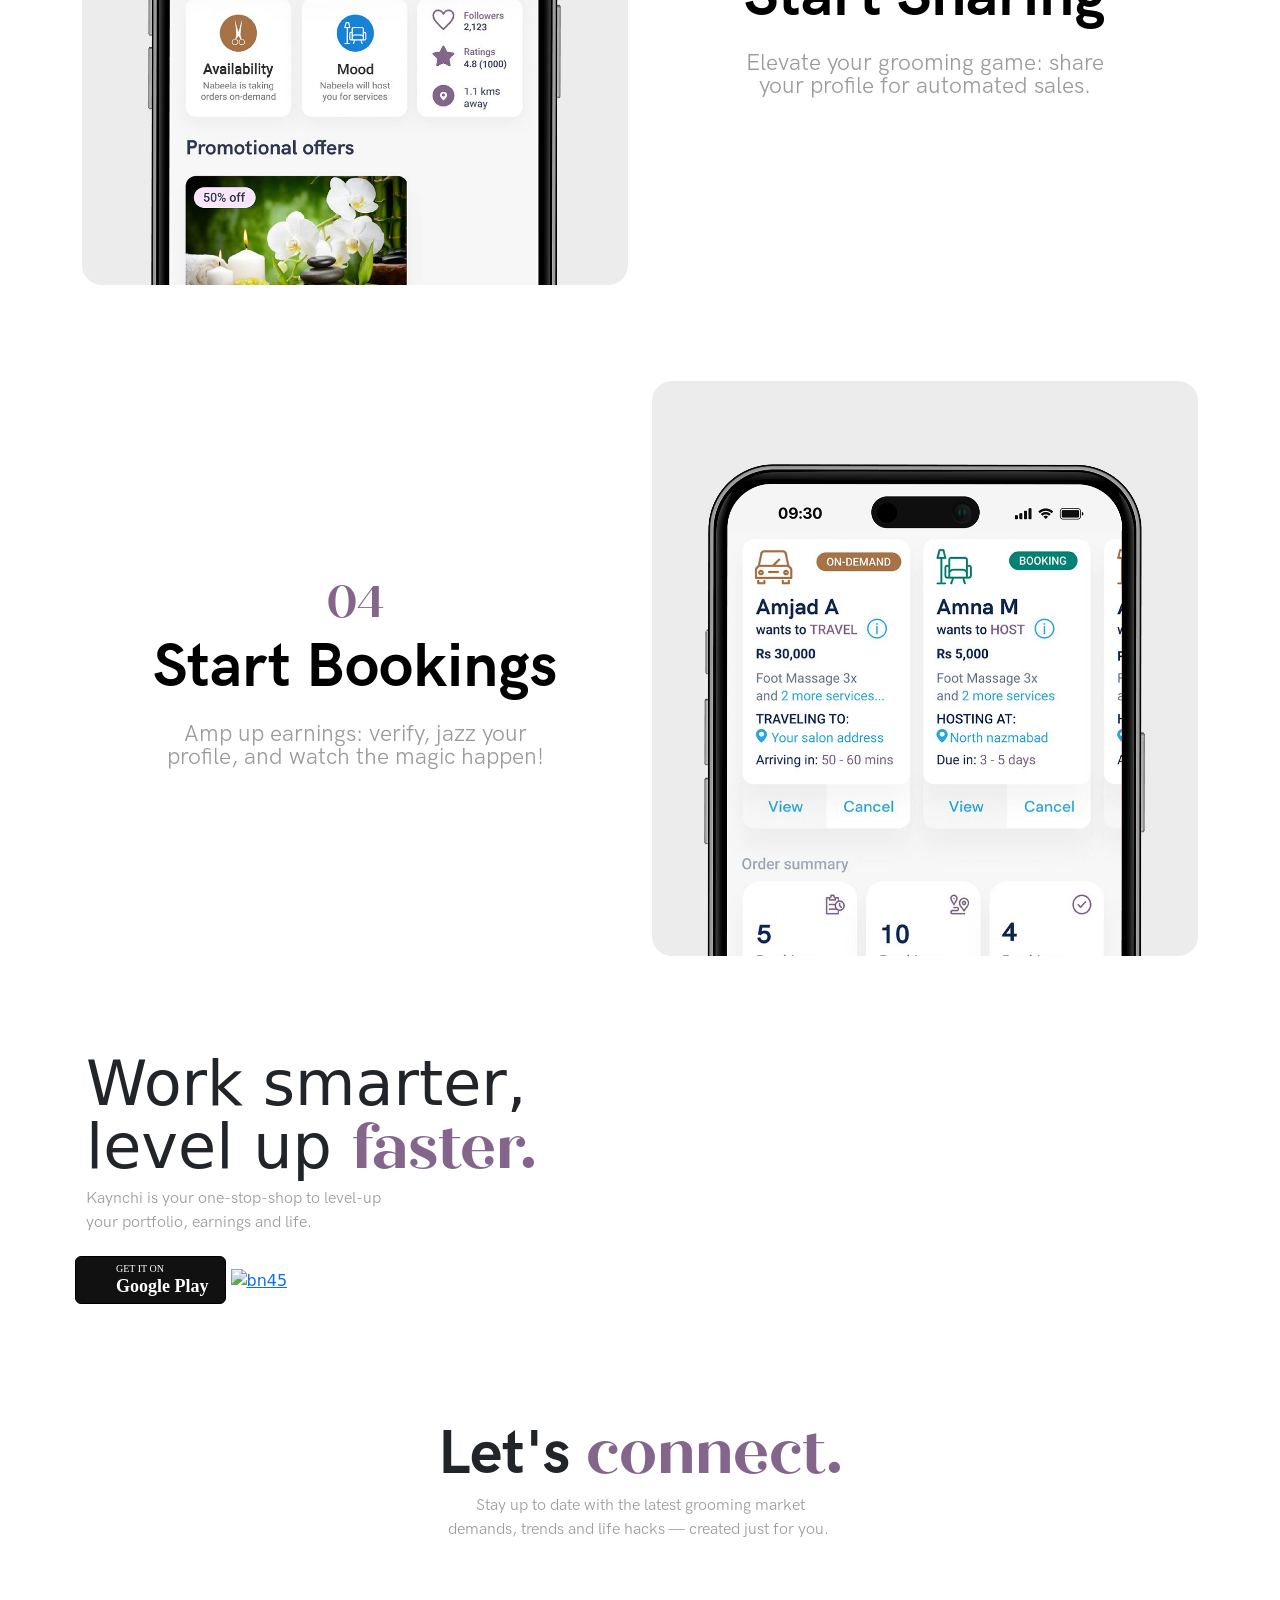
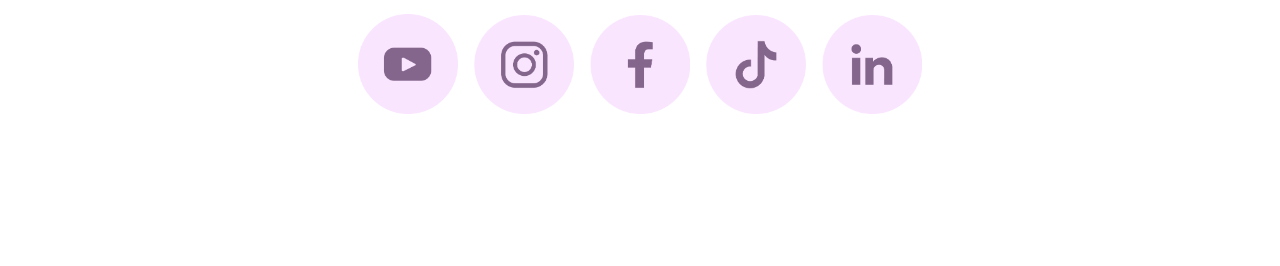
==== commit 9545e986: "feat: mobile responsive first draft" ====
--- a/index.html
+++ b/index.html
@@ -21,21 +21,26 @@
                     <div class="bg-white rounded-pill px-3 py-1 text-grey hk-bold">Menu</div>
                 </div>
             </a>
-            <button href="#" class="bg-purple text-white hk-bold btn rounded-pill">Download</button>
+            <button href="#" class="bg-purple text-white hk-bold btn rounded-pill hidden-sm">Download</button>
         </div>
     </nav>
     <!-- Hero Section 1 -->
-    <section class="my-5">
+    <section class="my-5 pt-5">
         <div class="container">
             <div class="row my-md-5 my-3">
-                <div class="col-md-6 col-12">
-                    <div class="h-100 w-100 d-flex flex-column justify-content-center align-items-start">
-                        <h1 class="title hk-bold">Connect with your <br /> <span
+                <div class="col-md-6 col-12 show-sm">
+                    <div class="d-flex justify-content-center align-items-center">
+                        <img class="img-fluid" src="/public/images/hero-1.png" alt="" />
+                    </div>
+                </div>
+                <div class="col-md-6 col-12 px-0">
+                    <div class="h-100 w-100 d-flex flex-column justify-content-center align-items-start my-2">
+                        <h1 class="title hk-bold mx-3">Connect with your <br /> <span
                                 class="text-purple quiche-bold">favorite</span> hair and
                             <br /> beauty
                             <span class="text-purple quiche-bold">professionals</span>
                         </h1>
-                        <span class="text-grey descripton hk-regular">
+                        <span class="text-grey descripton hk-regular mx-3">
                             Your new go-to. Rolling easier access, rewarding <br /> opportunities, more convenience and
                             everything
                             grooming <br /> into the country’s first hair and beauty super app.
@@ -48,7 +53,7 @@
                         </div>
                     </div>
                 </div>
-                <div class="col-md-6 col-12">
+                <div class="col-md-6 col-12 hidden-sm">
                     <div class="d-flex justify-content-center align-items-center">
                         <img class="img-fluid" src="/public/images/hero-1.png" alt="" />
                     </div>
@@ -65,12 +70,13 @@
                         <img class="img-fluid" src="/public/images/hero-2.png" alt="" />
                     </div>
                 </div>
-                <div class="col-md-6 col-12">
-                    <div class="h-100 w-100 d-flex flex-column justify-content-center align-items-start">
-                        <h1 class="title hk-bold"><span class="text-purple quiche-bold">Everything</span> you <br />
+                <div class="col-md-6 col-12 px-0">
+                    <div class="h-100 w-100 d-flex flex-column justify-content-center align-items-start my-2">
+                        <h1 class="title hk-bold mx-3"><span class="text-purple quiche-bold">Everything</span> you
+                            <br />
                             need to <span class="text-purple quiche-bold">earn</span> more <br /> and stand out
                         </h1>
-                        <span class="text-grey descripton hk-regular">
+                        <span class="text-grey descripton hk-regular mx-3">
                             Offering a platform to create grooming gigs with instant and higher <br /> pay on order
                             completion!
                             Level based marketplace and game-changing<br /> rewards for all grooming artists &
@@ -98,7 +104,11 @@
                 class="screen_image_3 hidden-sm" />
             <img src="/public/images/artists/3.png" loading="eager" width="358"
                 sizes="(max-width: 479px) 47vw, (max-width: 767px) 37vw, 25vw" alt="Kaynchi Artist"
-                srcset="/public/images/artists/3.png 500w, /public/images/artists/3.png 778w" class="image-9" />
+                srcset="/public/images/artists/3.png 500w, /public/images/artists/3.png 778w"
+                class="image-9 hidden-sm" />
+            <img src="/public/images/artists/3.png" loading="eager" width="300"
+                sizes="(max-width: 479px) 47vw, (max-width: 767px) 37vw, 25vw" alt="Kaynchi Artist"
+                srcset="/public/images/artists/3.png 500w, /public/images/artists/3.png 778w" class="image-9 show-sm" />
             <img src="/public/images/artists/4.png" loading="eager" width="228" alt="Kaynchi Artist"
                 class="screen_image_4 hidden-sm" />
             <img src="/public/images/artists/5.png" loading="eager" width="228" alt="Kaynchi Artist"
@@ -106,89 +116,126 @@
         </div>
     </section>
     <!-- Card Section -->
-
     <section class="my-5">
         <div class="container">
-            <!-- Tab links -->
-            <div class="d-flex justify-content-center">
-                <div class="tab bg-pink rounded-pill p-2">
-                    <button class="tablinks me-2 px-5 py-2 rounded-pill hk-bold active" onclick="openCity(event, 'Artist')">Artist</button>
-                    <button class="tablinks mx-2 px-5 py-2 rounded-pill hk-bold" onclick="openCity(event, 'Studio')">Studio</button>
-                    <button class="tablinks mx-2 px-5 py-2 rounded-pill hk-bold" onclick="openCity(event, 'Consumer')">Consumer</button>
-                    <button class="tablinks ms-2 px-5 py-2 rounded-pill hk-bold" onclick="openCity(event, 'Safety')">Safety</button>
-                </div>
-            </div>
-            <!-- Tab content -->
+            <div class="d-flex flex-wrap align-items-center justify-content-center">
+                <div class="tab bg-pink p-md-2 p-3">
+                    <button class="tablinks me-2 px-5 py-2 rounded-pill hk-bold active"
+                        onclick="openCity(event, 'Artist')">Artist</button>
+                    <button class="tablinks mx-2 px-5 py-2 rounded-pill hk-bold"
+                        onclick="openCity(event, 'Studio')">Studio</button>
+                    <button class="tablinks mx-2 px-5 py-2 rounded-pill hk-bold"
+                        onclick="openCity(event, 'Consumer')">Consumer</button>
+                    <button class="tablinks ms-2 px-5 py-2 rounded-pill hk-bold"
+                        onclick="openCity(event, 'Safety')">Safety</button>
+                </div>
+            </div>
             <div id="Artist" class="tabcontent py-4" style="display: block;">
                 <div class="bg-purple card-radius pt-5 my-2">
                     <div class="row">
                         <div class="col-md-6 col-12">
                             <div class="px-md-5 px-3 h-100 d-flex flex-column justify-content-center align-items-start">
-                                <h1 class="text-white hk-bold">
+                                <h1 class="text-white hk-bold hidden-sm">
                                     Get <span class="quiche-regular">recognized</span> for <br /> your work and <span
                                         class="quiche-regular">create</span>
                                     <br />your own brand.
                                 </h1>
+                                <h2 class="text-white hk-bold show-sm">
+                                    Get <span class="quiche-regular">recognized</span> for your work and <span
+                                        class="quiche-regular">create</span>
+                                    your own brand.
+                                </h2>
                                 <button class="btn bg-white rounded-pill hk-bold">Start earning now</button>
                             </div>
                         </div>
                         <div class="col-md-6 col-12">
                             <div class="d-flex justify-content-center align-items-center">
-                                <img class="img-fluid" src="/public/images/card-1.png" alt="" />
-                            </div>
-                        </div>
-                    </div>
-                </div>
-            </div>
-
-            <div id="Studio" class="tabcontent">
-                <h3>Studio</h3>
-                <p>Studio is the capital of France.</p>
-            </div>
-
-            <div id="Consumer" class="tabcontent">
-                <h3>Consumer</h3>
-                <p>Consumer is the capital of Japan.</p>
-            </div>
-
-            <div id="Safety" class="tabcontent">
-                <h3>Safety</h3>
-                <p>Safety is the capital of Japan.</p>
-            </div>
-
-        </div>
-    </section>
-    <!-- <section class="my-5">
-        <div class="my-5 container">
-            <div class="d-flex justify-content-center">
-                <div class="d-flex justify-content-center bg-pink rounded-pill p-2">
-                    <button class="btn btn-dark bg-purple text-white px-5 py-2 rounded-pill hk-bold mx-1">Arist</button>
-                    <button class="btn btn-dark bg-purple text-white px-5 py-2 rounded-pill hk-bold mx-1">Studio</button>
-                    <button class="btn btn-dark bg-purple text-white px-5 py-2 rounded-pill hk-bold mx-1">Consumer</button>
-                    <button class="btn btn-dark bg-purple text-white px-5 py-2 rounded-pill hk-bold mx-1">Safety</button>
-                </div>
-            </div>
-            <div class="bg-purple card-radius pt-5 my-2">
-                <div class="row">
-                    <div class="col-md-6 col-12">
-                        <div class="px-md-5 px-3 h-100 d-flex flex-column justify-content-center align-items-start">
-                            <h1 class="text-white hk-bold">
-                                Get <span class="quiche-regular">recognized</span> for <br /> your work and <span
-                                    class="quiche-regular">create</span>
-                                <br />your own brand.
-                            </h1>
-                            <button class="btn bg-white rounded-pill hk-bold">Start earning now</button>
-                        </div>
-                    </div>
-                    <div class="col-md-6 col-12">
-                        <div class="d-flex justify-content-center align-items-center">
-                            <img class="img-fluid" src="/public/images/card-1.png" alt="" />
-                        </div>
-                    </div>
-                </div>
-            </div>
-        </div>
-    </section> -->
+                                <img class="my-3 img-fluid" src="/public/images/card-1.png" alt="" />
+                            </div>
+                        </div>
+                    </div>
+                </div>
+            </div>
+            <div id="Studio" class="tabcontent py-4">
+                <div class="bg-purple card-radius pt-5 my-2">
+                    <div class="row">
+                        <div class="col-md-6 col-12">
+                            <div class="px-md-5 px-3 h-100 d-flex flex-column justify-content-center align-items-start">
+                                <h1 class="text-white hk-bold hidden-sm">
+                                    Get <span class="quiche-regular">recognized</span> for <br /> your work and <span
+                                        class="quiche-regular">create</span>
+                                    <br />your own brand.
+                                </h1>
+                                <h2 class="text-white hk-bold show-sm">
+                                    Get <span class="quiche-regular">recognized</span> for your work and <span
+                                        class="quiche-regular">create</span>
+                                    your own brand.
+                                </h2>
+                                <button class="btn bg-white rounded-pill hk-bold">Start earning now</button>
+                            </div>
+                        </div>
+                        <div class="col-md-6 col-12">
+                            <div class="d-flex justify-content-center align-items-center">
+                                <img class="my-3 img-fluid" src="/public/images/card-1.png" alt="" />
+                            </div>
+                        </div>
+                    </div>
+                </div>
+            </div>
+            <div id="Consumer" class="tabcontent py-4">
+                <div class="bg-purple card-radius pt-5 my-2">
+                    <div class="row">
+                        <div class="col-md-6 col-12">
+                            <div class="px-md-5 px-3 h-100 d-flex flex-column justify-content-center align-items-start">
+                                <h1 class="text-white hk-bold hidden-sm">
+                                    Get <span class="quiche-regular">recognized</span> for <br /> your work and <span
+                                        class="quiche-regular">create</span>
+                                    <br />your own brand.
+                                </h1>
+                                <h2 class="text-white hk-bold show-sm">
+                                    Get <span class="quiche-regular">recognized</span> for your work and <span
+                                        class="quiche-regular">create</span>
+                                    your own brand.
+                                </h2>
+                                <button class="btn bg-white rounded-pill hk-bold">Start earning now</button>
+                            </div>
+                        </div>
+                        <div class="col-md-6 col-12">
+                            <div class="d-flex justify-content-center align-items-center">
+                                <img class="my-3 img-fluid" src="/public/images/card-1.png" alt="" />
+                            </div>
+                        </div>
+                    </div>
+                </div>
+            </div>
+            <div id="Safety" class="tabcontent py-4">
+                <div class="bg-purple card-radius pt-5 my-2">
+                    <div class="row">
+                        <div class="col-md-6 col-12">
+                            <div class="px-md-5 px-3 h-100 d-flex flex-column justify-content-center align-items-start">
+                                <h1 class="text-white hk-bold hidden-sm">
+                                    Get <span class="quiche-regular">recognized</span> for <br /> your work and <span
+                                        class="quiche-regular">create</span>
+                                    <br />your own brand.
+                                </h1>
+                                <h2 class="text-white hk-bold show-sm">
+                                    Get <span class="quiche-regular">recognized</span> for your work and <span
+                                        class="quiche-regular">create</span>
+                                    your own brand.
+                                </h2>
+                                <button class="btn bg-white rounded-pill hk-bold">Start earning now</button>
+                            </div>
+                        </div>
+                        <div class="col-md-6 col-12">
+                            <div class="d-flex justify-content-center align-items-center">
+                                <img class="my-3 img-fluid" src="/public/images/card-1.png" alt="" />
+                            </div>
+                        </div>
+                    </div>
+                </div>
+            </div>
+        </div>
+    </section>
     <!-- How it works - Consumer -->
     <section class="my-5">
         <div class="container">
@@ -199,9 +246,14 @@
                 </div>
             </div>
             <div class="row my-md-5 my-3">
-                <div class="col-md-6 col-12 my-5">
-                    <div class="h-100 w-100 d-flex flex-column justify-content-center align-items-center">
-                        <div class="text-center d-flex flex-column w-75">
+                <div class="col-md-6 col-12 my-5 show-sm">
+                    <div class="d-flex justify-content-end align-items-center">
+                        <img class="img-fluid" src="/public/images/how-it-works/consumer/1.png" alt="" />
+                    </div>
+                </div>
+                <div class="col-md-6 col-12 my-5">
+                    <div class="h-100 w-100 d-flex flex-column justify-content-center align-items-center">
+                        <div class="text-center d-flex flex-column w-75-percent">
                             <span class="how-it-works-title quiche-bold text-purple">01
                             </span>
                             <span class="title hk-bold text-black">Install the app.
@@ -212,7 +264,7 @@
                         </div>
                     </div>
                 </div>
-                <div class="col-md-6 col-12 my-5">
+                <div class="col-md-6 col-12 my-5 hidden-sm">
                     <div class="d-flex justify-content-end align-items-center">
                         <img class="img-fluid" src="/public/images/how-it-works/consumer/1.png" alt="" />
                     </div>
@@ -224,7 +276,7 @@
                 </div>
                 <div class="col-md-6 col-12 my-5">
                     <div class="h-100 w-100 d-flex flex-column justify-content-center align-items-center">
-                        <div class="text-center d-flex flex-column w-75">
+                        <div class="text-center d-flex flex-column w-75-percent">
                             <span class="how-it-works-title quiche-bold text-purple">02
                             </span>
                             <span class="title hk-bold text-black">Start Browsing
@@ -238,9 +290,14 @@
                         </div>
                     </div>
                 </div>
-                <div class="col-md-6 col-12 my-5">
-                    <div class="h-100 w-100 d-flex flex-column justify-content-center align-items-center">
-                        <div class="text-center d-flex flex-column w-75">
+                <div class="col-md-6 col-12 my-5 show-sm">
+                    <div class="d-flex justify-content-end align-items-center">
+                        <img class="img-fluid" src="/public/images/how-it-works/consumer/3.png" alt="" />
+                    </div>
+                </div>
+                <div class="col-md-6 col-12 my-5">
+                    <div class="h-100 w-100 d-flex flex-column justify-content-center align-items-center">
+                        <div class="text-center d-flex flex-column w-75-percent">
                             <span class="how-it-works-title quiche-bold text-purple">03
                             </span>
                             <span class="title hk-bold text-black">Get Groomed
@@ -251,7 +308,7 @@
                         </div>
                     </div>
                 </div>
-                <div class="col-md-6 col-12 my-5">
+                <div class="col-md-6 col-12 my-5 hidden-sm">
                     <div class="d-flex justify-content-end align-items-center">
                         <img class="img-fluid" src="/public/images/how-it-works/consumer/3.png" alt="" />
                     </div>
@@ -263,7 +320,7 @@
                 </div>
                 <div class="col-md-6 col-12 my-5">
                     <div class="h-100 w-100 d-flex flex-column justify-content-center align-items-center">
-                        <div class="text-center d-flex flex-column w-75">
+                        <div class="text-center d-flex flex-column w-75-percent">
                             <span class="how-it-works-title quiche-bold text-purple">04
                             </span>
                             <span class="title hk-bold text-black">Discover Talent
@@ -295,7 +352,7 @@
                 </div>
                 <div class="col-md-6 col-12 my-5">
                     <div class="h-100 w-100 d-flex flex-column justify-content-center align-items-center">
-                        <div class="text-center d-flex flex-column w-75">
+                        <div class="text-center d-flex flex-column w-75-percent">
                             <span class="how-it-works-title quiche-bold text-purple">01
                             </span>
                             <span class="title hk-bold text-black">Create Menu
@@ -307,9 +364,14 @@
                         </div>
                     </div>
                 </div>
-                <div class="col-md-6 col-12 my-5">
-                    <div class="h-100 w-100 d-flex flex-column justify-content-center align-items-center">
-                        <div class="text-center d-flex flex-column w-75">
+                <div class="col-md-6 col-12 my-5 show-sm">
+                    <div class="d-flex justify-content-end align-items-center">
+                        <img class="img-fluid" src="/public/images/how-it-works/artist/2.png" alt="" />
+                    </div>
+                </div>
+                <div class="col-md-6 col-12 my-5">
+                    <div class="h-100 w-100 d-flex flex-column justify-content-center align-items-center">
+                        <div class="text-center d-flex flex-column w-75-percent">
                             <span class="how-it-works-title quiche-bold text-purple">02
                             </span>
                             <span class="title hk-bold text-black">Verify Yourself
@@ -322,7 +384,7 @@
                         </div>
                     </div>
                 </div>
-                <div class="col-md-6 col-12 my-5">
+                <div class="col-md-6 col-12 my-5 hidden-sm">
                     <div class="d-flex justify-content-end align-items-center">
                         <img class="img-fluid" src="/public/images/how-it-works/artist/2.png" alt="" />
                     </div>
@@ -334,7 +396,7 @@
                 </div>
                 <div class="col-md-6 col-12 my-5">
                     <div class="h-100 w-100 d-flex flex-column justify-content-center align-items-center">
-                        <div class="text-center d-flex flex-column w-75">
+                        <div class="text-center d-flex flex-column w-75-percent">
                             <span class="how-it-works-title quiche-bold text-purple">03
                             </span>
                             <span class="title hk-bold text-black">Start Sharing
@@ -347,9 +409,14 @@
                         </div>
                     </div>
                 </div>
-                <div class="col-md-6 col-12 my-5">
-                    <div class="h-100 w-100 d-flex flex-column justify-content-center align-items-center">
-                        <div class="text-center d-flex flex-column w-75">
+                <div class="col-md-6 col-12 my-5 show-sm">
+                    <div class="d-flex justify-content-end align-items-center">
+                        <img class="img-fluid" src="/public/images/how-it-works/artist/4.png" alt="" />
+                    </div>
+                </div>
+                <div class="col-md-6 col-12 my-5">
+                    <div class="h-100 w-100 d-flex flex-column justify-content-center align-items-center">
+                        <div class="text-center d-flex flex-column w-75-percent">
                             <span class="how-it-works-title quiche-bold text-purple">04
                             </span>
                             <span class="title hk-bold text-black">Start Bookings
@@ -362,7 +429,7 @@
 
                     </div>
                 </div>
-                <div class="col-md-6 col-12 my-5">
+                <div class="col-md-6 col-12 my-5 hidden-sm">
                     <div class="d-flex justify-content-end align-items-center">
                         <img class="img-fluid" src="/public/images/how-it-works/artist/4.png" alt="" />
                     </div>
@@ -374,12 +441,17 @@
     <section class="my-5">
         <div class="container">
             <div class="row my-md-5 my-3">
-                <div class="col-md-6 col-12">
+                <div class="col-md-6 col-12 show-sm">
+                    <div class="d-flex justify-content-center align-items-center">
+                        <img class="img-fluid my-3" src="/public/images/work-smarter.png" alt="" />
+                    </div>
+                </div>
+                <div class="col-md-6 col-12 px-0">
                     <div class="h-100 w-100 d-flex flex-column justify-content-center align-items-start">
-                        <h1 class="title hk-bold">Work smarter, <br /> level up <span
+                        <h1 class="title hk-boldm mx-3">Work smarter, <br /> level up <span
                                 class="text-purple quiche-bold">faster.</span>
                         </h1>
-                        <span class="text-grey descripton hk-regular">
+                        <span class="text-grey descripton hk-regular mx-3">
                             Kaynchi is your one-stop-shop to level-up <br /> your portfolio, earnings and life.
                         </span>
                         <div class="d-flex align-items-center my-3">
@@ -390,7 +462,7 @@
                         </div>
                     </div>
                 </div>
-                <div class="col-md-6 col-12">
+                <div class="col-md-6 col-12 hidden-sm">
                     <div class="d-flex justify-content-center align-items-center">
                         <img class="img-fluid" src="/public/images/work-smarter.png" alt="" />
                     </div>
@@ -423,12 +495,7 @@
         crossorigin="anonymous"></script>
     <script src="https://uploads-ssl.webflow.com/628cd891b8bd5112bc762a35/js/webflow.df2b6f153.js"
         type="text/javascript"></script>
-    <script src="https://cdnjs.cloudflare.com/ajax/libs/gsap/3.12.1/gsap.min.js"></script>
-    <script src="https://cdnjs.cloudflare.com/ajax/libs/gsap/3.12.1/ScrollTrigger.min.js"></script>
     <script src="/script/index.js"></script>
-    <script src="/script/gsap.js"></script>
-    <script src="https://unpkg.com/gsap@3/dist/gsap.min.js"></script>
-    <script src="https://unpkg.com/gsap@3/dist/ScrollTrigger.min.js"></script>
 </body>
 
 </html>
--- a/style.css
+++ b/style.css
@@ -1,3 +1,10 @@
+html,
+body {
+    margin: 0;
+    padding: 0;
+    overflow-x: hidden !important;
+}
+
 .text-purple {
     color: #84668C;
 }
@@ -49,6 +56,10 @@
     width: 444px;
 }
 
+.show-sm {
+    display: none !important;
+}
+
 
 /* Fonts */
 
@@ -109,6 +120,14 @@
 
 .bg-pink {
     background-color: #FDF7FF;
+}
+
+.tab {
+    border-radius: 25px;
+}
+
+.w-75-percent {
+    width: 75%;
 }
 
 /* Style the buttons that are used to open the tab content */
@@ -146,6 +165,15 @@
 
 @media only screen and (max-width: 768px) {
 
+    .w-75-percent {
+        width: 100%;
+    }
+
+    .tablinks {
+        width: 96%;
+        margin: 0px 5px;
+    }
+
     .title {
         font-size: 35px;
         line-height: 35px;
@@ -166,7 +194,11 @@
     }
 
     .hidden-sm {
-        display: none;
+        display: none !important;
+    }
+
+    .show-sm {
+        display: block !important;
     }
 
 }
@@ -265,27 +297,4 @@
     left: 40px;
     font-size: 10px;
     font-weight: 400;
-}
-
-/* Card Over Card Animation */
-
-/* Basic Reset */
-* {
-    margin: 0;
-    padding: 0;
-    box-sizing: border-box;
-}
-
-/* Empty sections with grey background */
-.empty-section {
-    display: flex;
-    justify-content: center;
-    align-items: center;
-    color: #fff;
-}
-
-/* Each card wrapper has 15vh top padding */
-.card-wrapper {
-    position: relative;
-    margin: auto;
 }
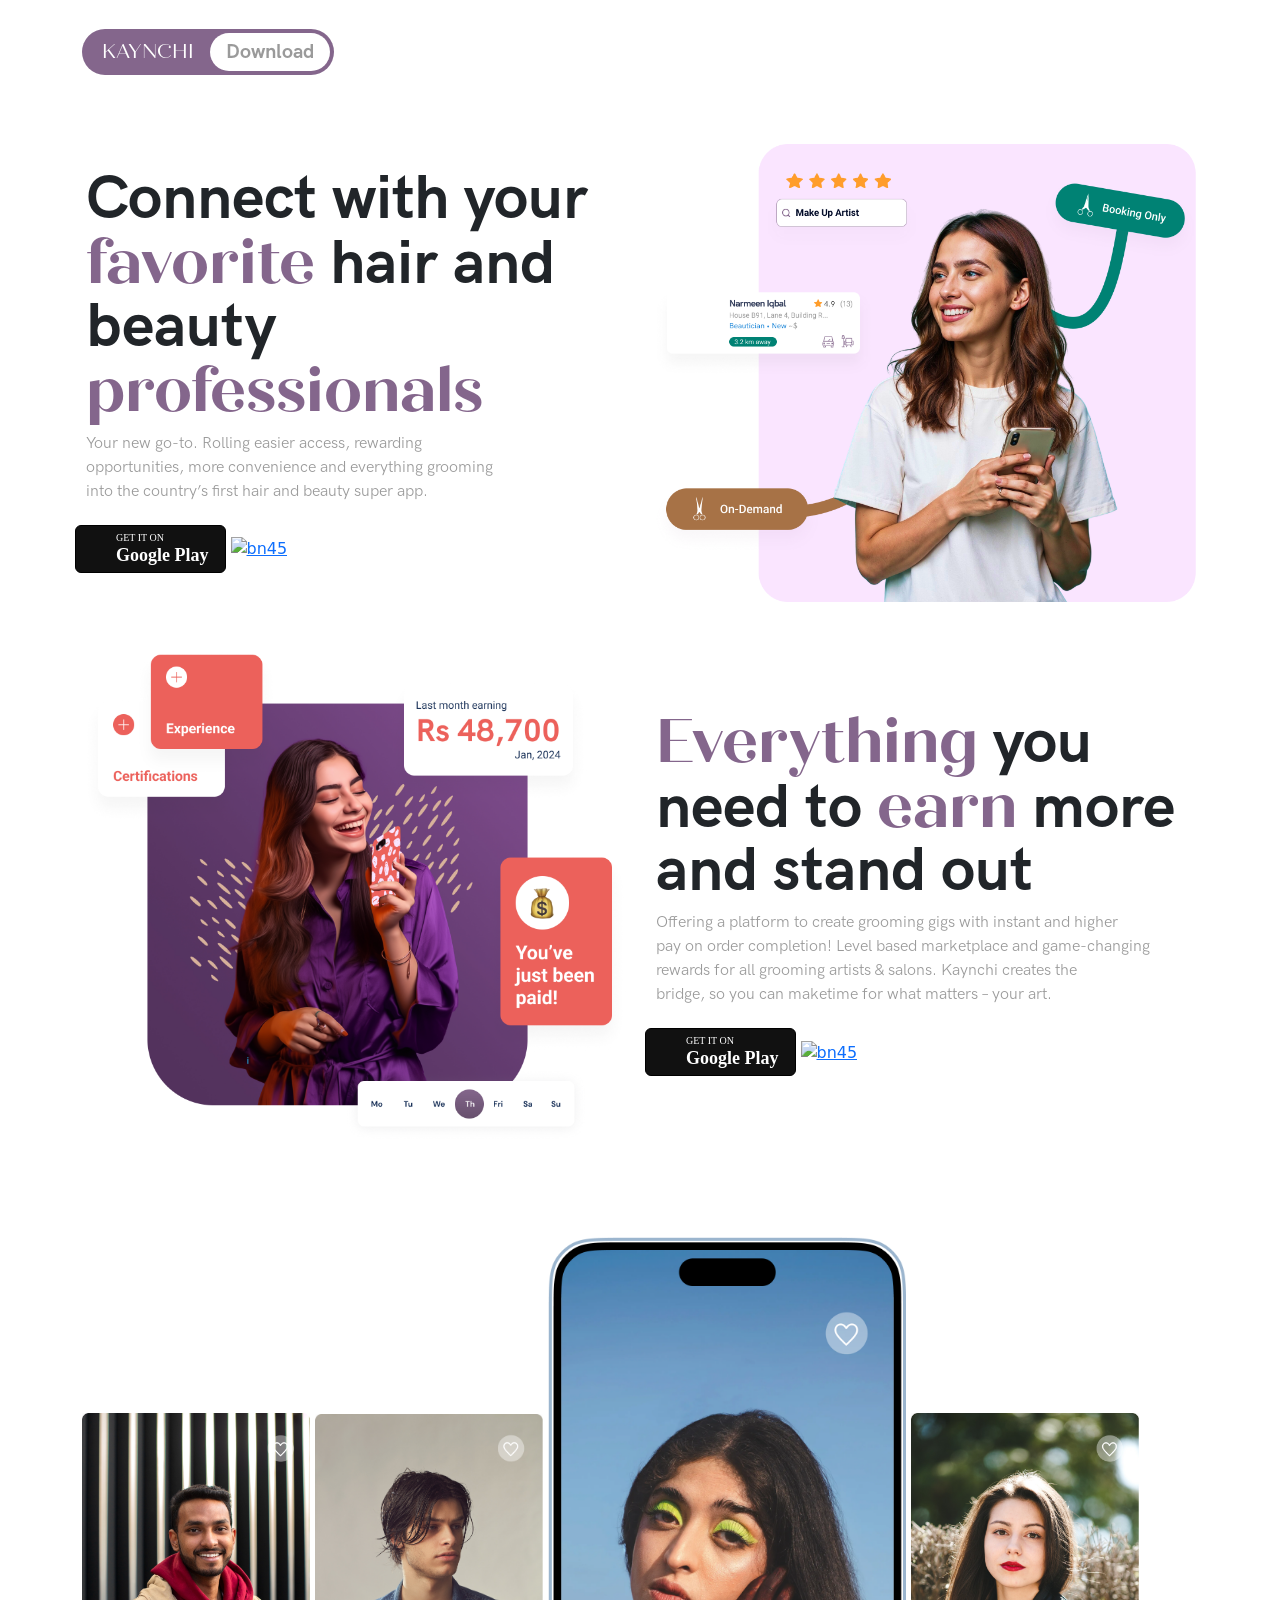
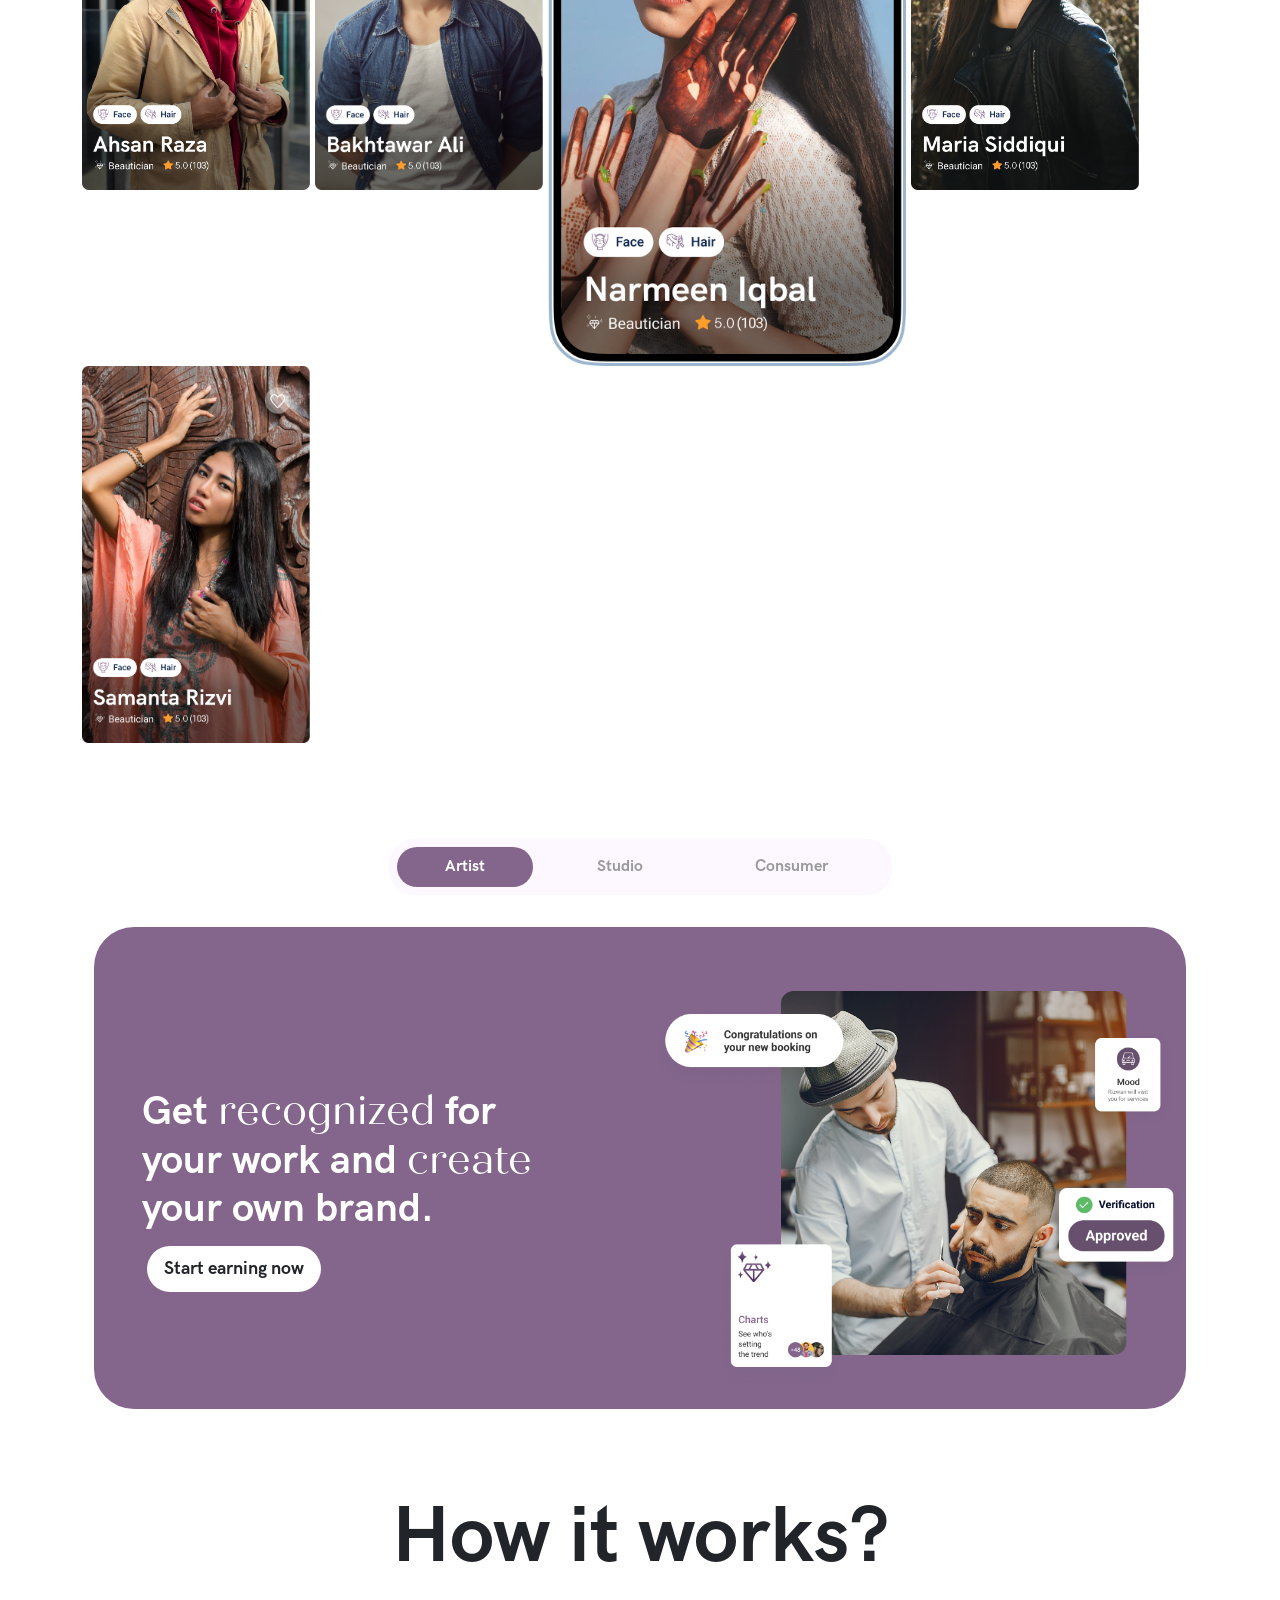
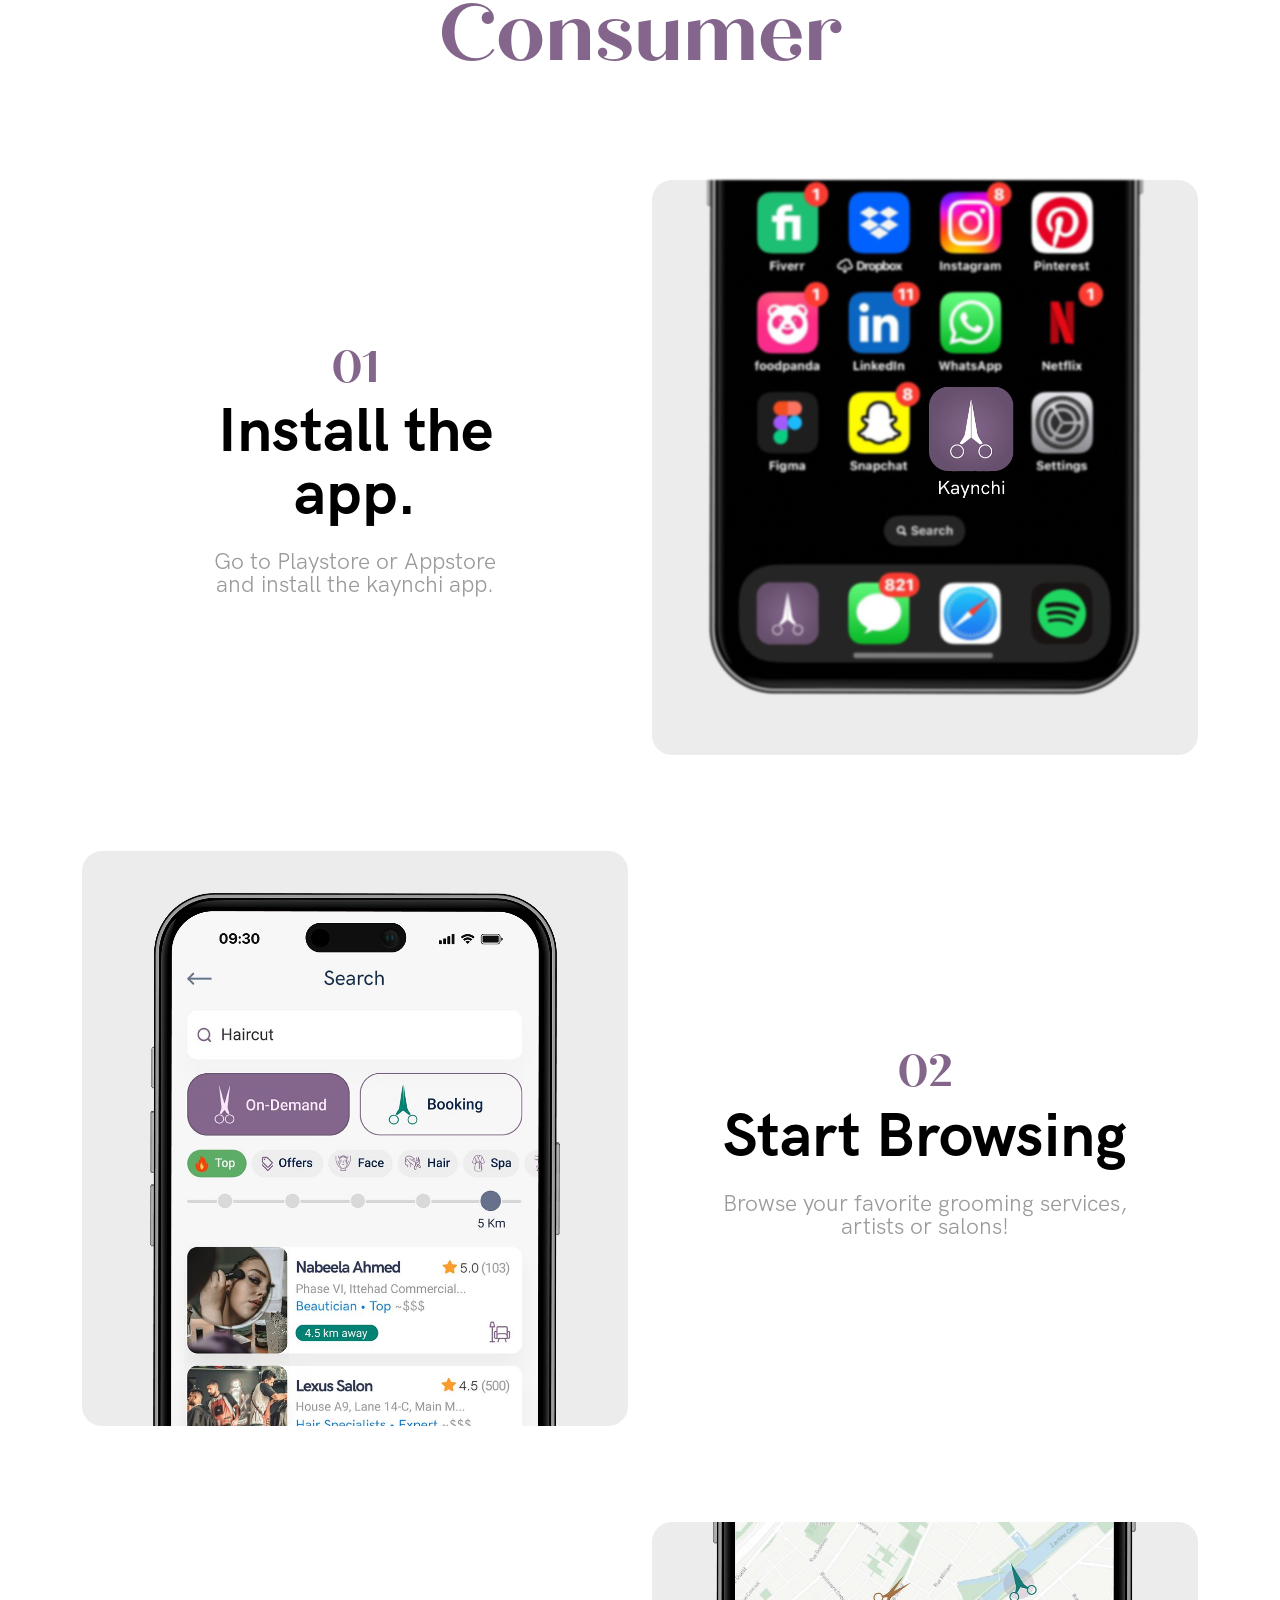
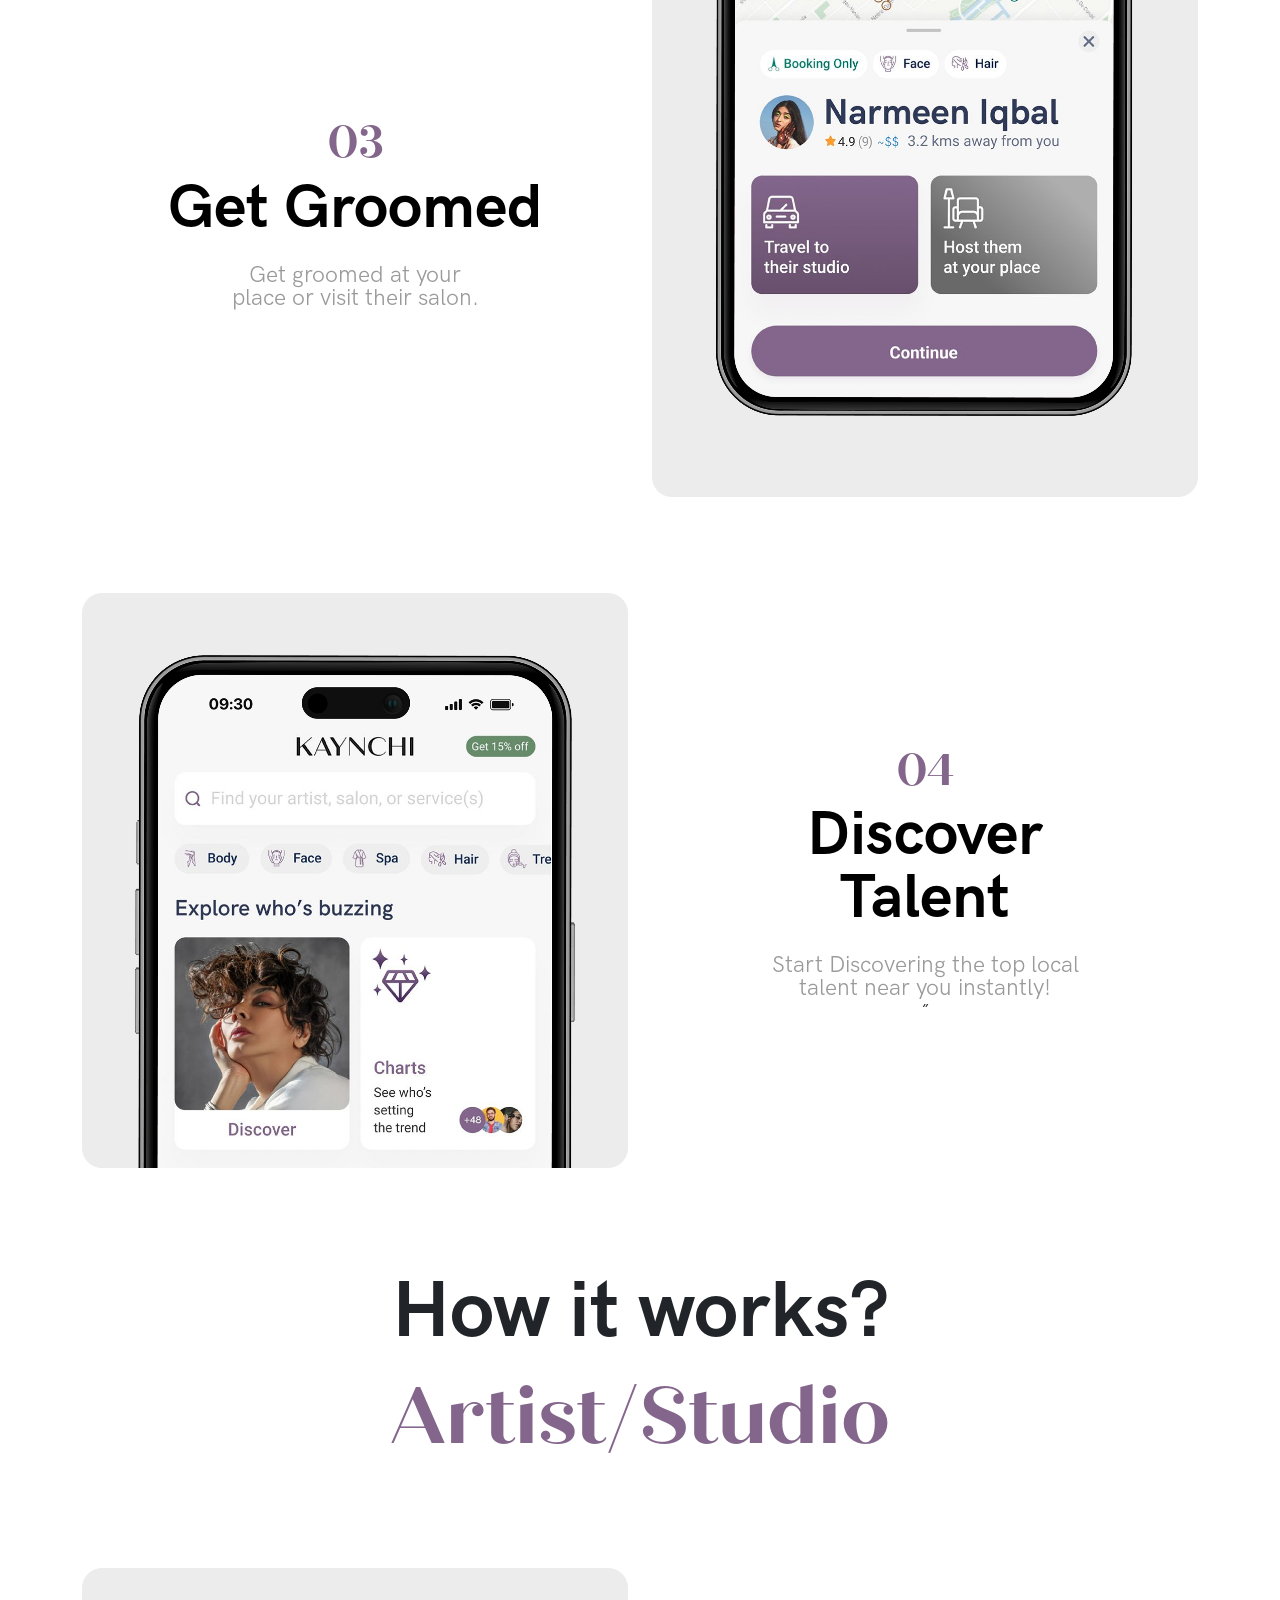
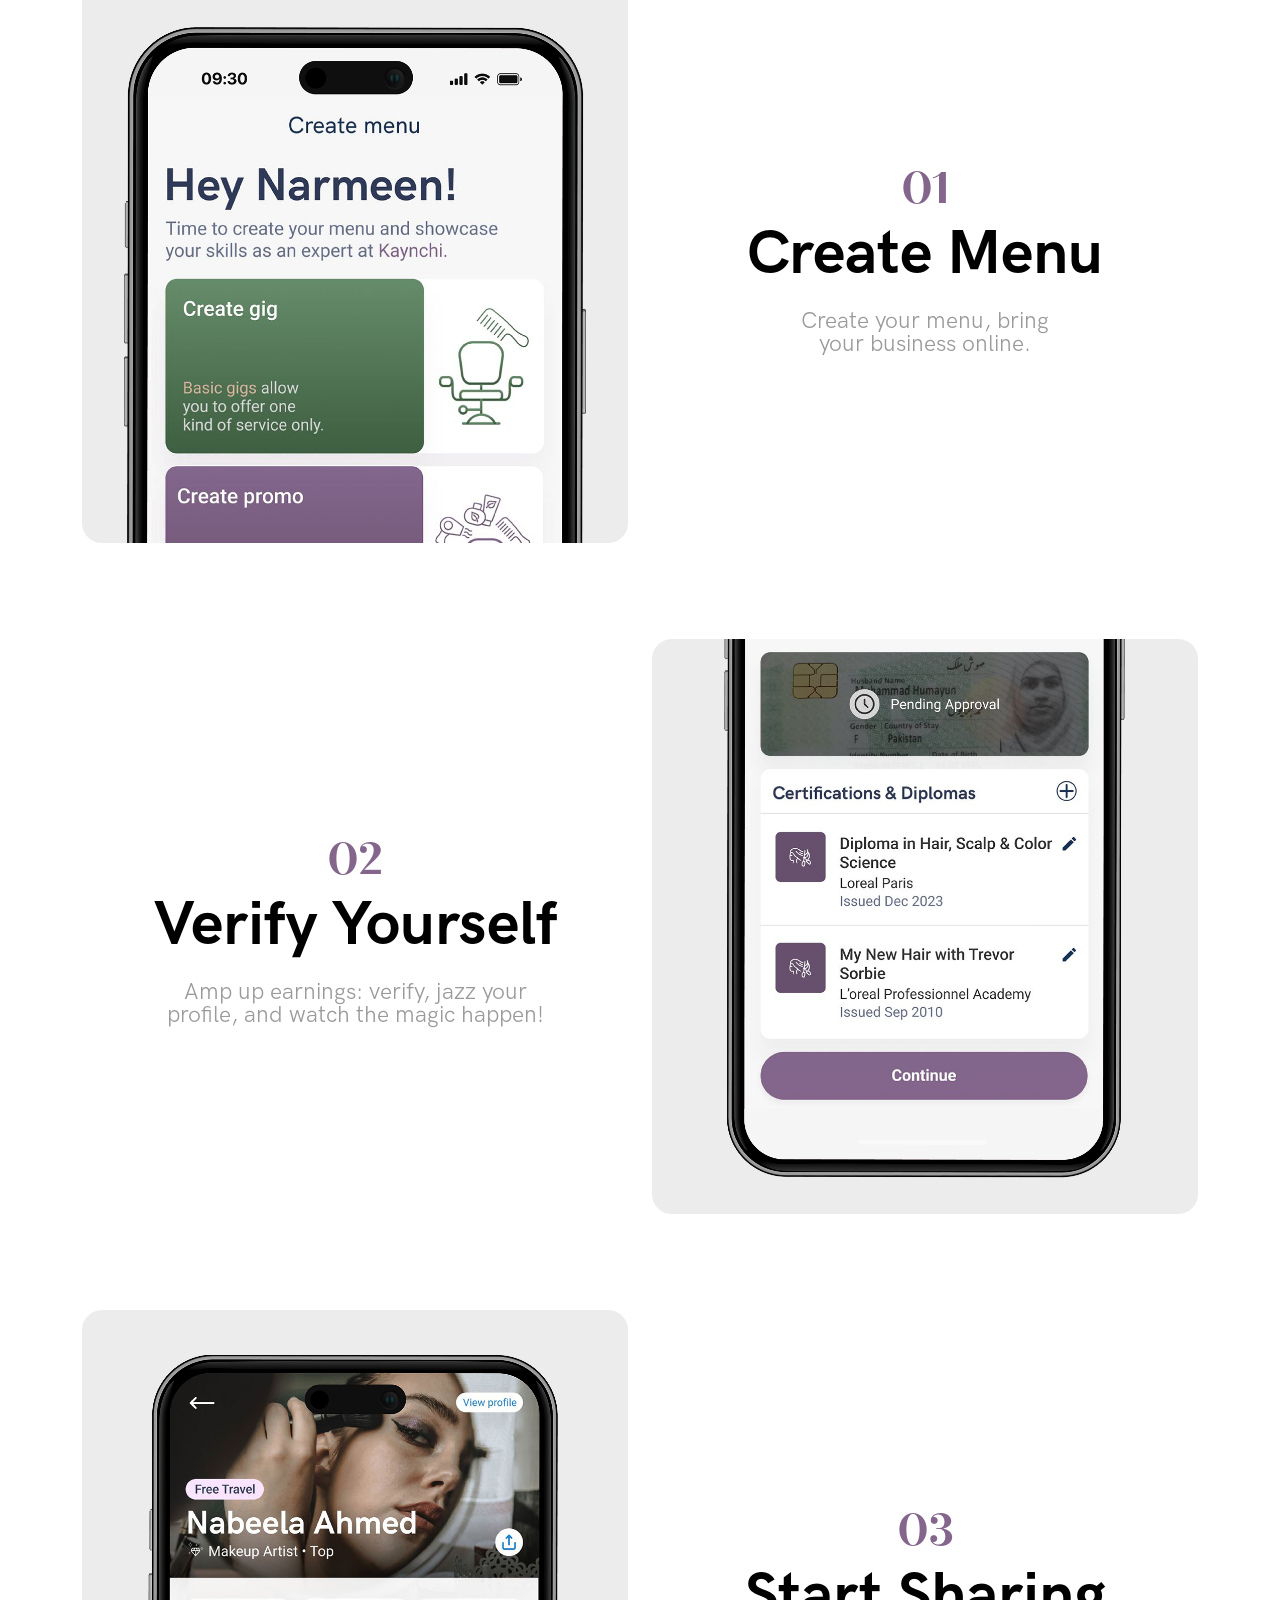
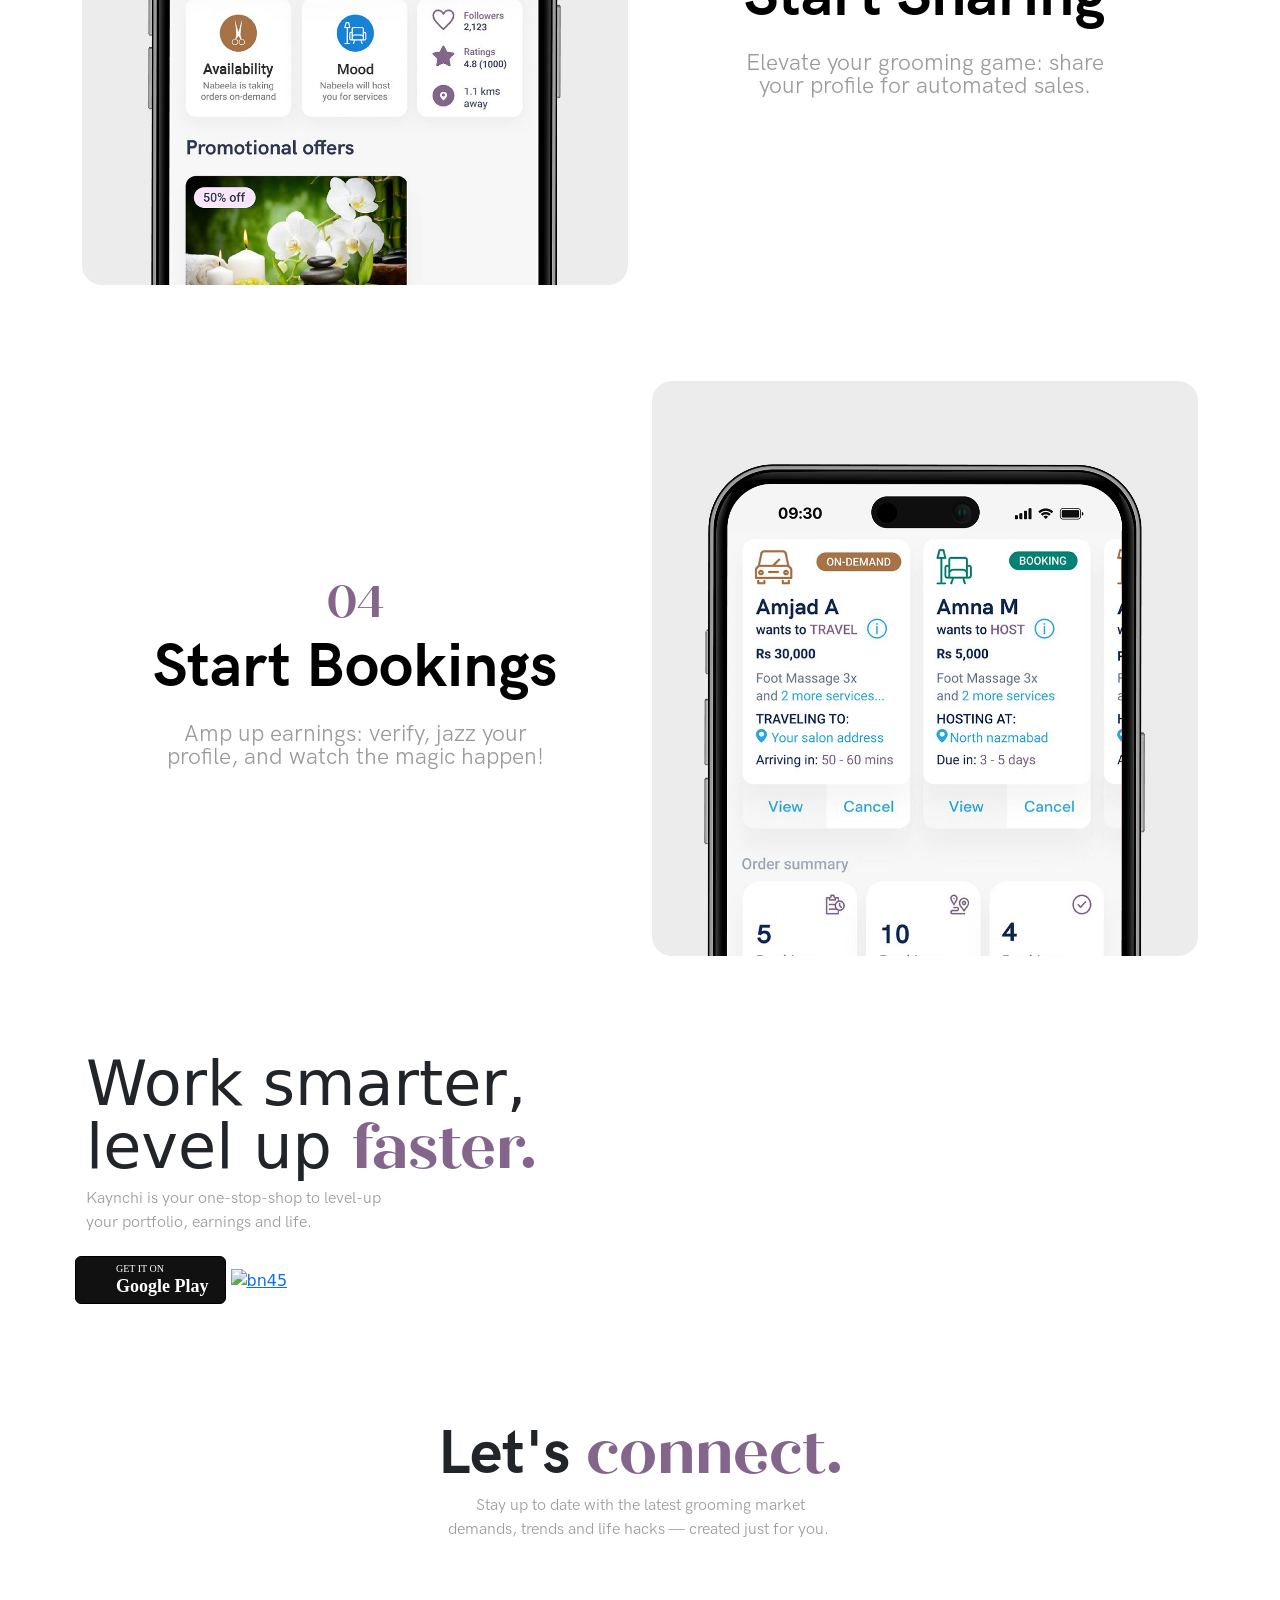
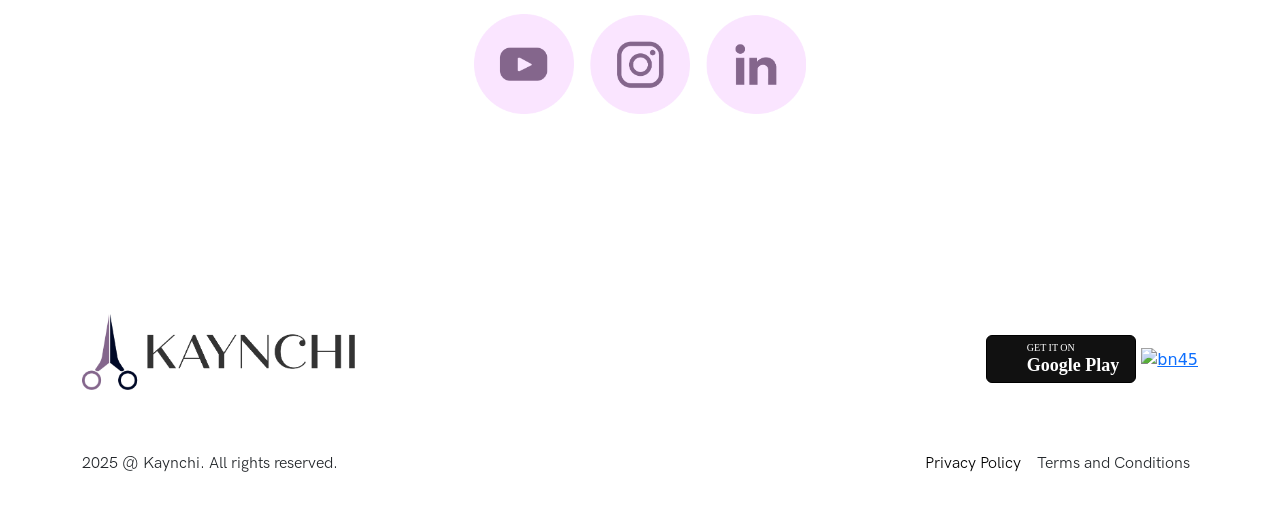
==== commit 6c7d698b: "first poc" ====
--- a/index.html
+++ b/index.html
@@ -18,10 +18,10 @@
             <a class="navbar-brand" href="#">
                 <div class="bg-purple rounded-pill px-1 py-1 d-flex align-items-center">
                     <span class="text-white mx-3 quiche-regular">KAYNCHI</span>
-                    <div class="bg-white rounded-pill px-3 py-1 text-grey hk-bold">Menu</div>
+                    <div class="bg-white rounded-pill px-3 py-1 text-grey hk-bold">Download</div>
                 </div>
             </a>
-            <button href="#" class="bg-purple text-white hk-bold btn rounded-pill hidden-sm">Download</button>
+            <!-- <button href="#" class="bg-purple text-white hk-bold btn rounded-pill hidden-sm">Download</button> -->
         </div>
     </nav>
     <!-- Hero Section 1 -->
@@ -29,8 +29,11 @@
         <div class="container">
             <div class="row my-md-5 my-3">
                 <div class="col-md-6 col-12 show-sm">
-                    <div class="d-flex justify-content-center align-items-center">
+                    <div class="d-flex justify-content-center align-items-center hidden-sm">
                         <img class="img-fluid" src="/public/images/hero-1.png" alt="" />
+                    </div>
+                    <div class="d-flex justify-content-center align-items-center show-sm">
+                        <img class="img-fluid" src="/public/images/hero-1-mobile.png" alt="" />
                     </div>
                 </div>
                 <div class="col-md-6 col-12 px-0">
@@ -106,9 +109,13 @@
                 sizes="(max-width: 479px) 47vw, (max-width: 767px) 37vw, 25vw" alt="Kaynchi Artist"
                 srcset="/public/images/artists/3.png 500w, /public/images/artists/3.png 778w"
                 class="image-9 hidden-sm" />
-            <img src="/public/images/artists/3.png" loading="eager" width="300"
-                sizes="(max-width: 479px) 47vw, (max-width: 767px) 37vw, 25vw" alt="Kaynchi Artist"
-                srcset="/public/images/artists/3.png 500w, /public/images/artists/3.png 778w" class="image-9 show-sm" />
+            <div class="show-sm">
+                <div class="d-flex justify-content-center align-items-center show-sm">
+                    <img src="/public/images/artists/3.png" loading="eager" width="300"
+                        sizes="(max-width: 479px) 47vw, (max-width: 767px) 37vw, 25vw" alt="Kaynchi Artist"
+                        srcset="/public/images/artists/3.png 500w, /public/images/artists/3.png 778w" class="image-9" />
+                </div>
+            </div>
             <img src="/public/images/artists/4.png" loading="eager" width="228" alt="Kaynchi Artist"
                 class="screen_image_4 hidden-sm" />
             <img src="/public/images/artists/5.png" loading="eager" width="228" alt="Kaynchi Artist"
@@ -126,8 +133,6 @@
                         onclick="openCity(event, 'Studio')">Studio</button>
                     <button class="tablinks mx-2 px-5 py-2 rounded-pill hk-bold"
                         onclick="openCity(event, 'Consumer')">Consumer</button>
-                    <button class="tablinks ms-2 px-5 py-2 rounded-pill hk-bold"
-                        onclick="openCity(event, 'Safety')">Safety</button>
                 </div>
             </div>
             <div id="Artist" class="tabcontent py-4" style="display: block;">
@@ -157,78 +162,54 @@
                 </div>
             </div>
             <div id="Studio" class="tabcontent py-4">
-                <div class="bg-purple card-radius pt-5 my-2">
+                <div class="bg-green card-radius my-2">
                     <div class="row">
                         <div class="col-md-6 col-12">
                             <div class="px-md-5 px-3 h-100 d-flex flex-column justify-content-center align-items-start">
                                 <h1 class="text-white hk-bold hidden-sm">
-                                    Get <span class="quiche-regular">recognized</span> for <br /> your work and <span
-                                        class="quiche-regular">create</span>
-                                    <br />your own brand.
+                                    Salons can join in
+                                    <span class="quiche-regular">multiple<br /> freelancers</span>
+                                    or can create <br /> full <span class="quiche-regular">fledged grooming
+                                        studio.</span>
                                 </h1>
                                 <h2 class="text-white hk-bold show-sm">
-                                    Get <span class="quiche-regular">recognized</span> for your work and <span
-                                        class="quiche-regular">create</span>
-                                    your own brand.
+                                    Salons can join in
+                                    <span class="quiche-regular">multiple<br /> freelancers</span>
+                                    or can create <br /> full <span class="quiche-regular">fledged grooming
+                                        studio.</span>
                                 </h2>
-                                <button class="btn bg-white rounded-pill hk-bold">Start earning now</button>
+                                <button class="btn bg-white rounded-pill hk-bold">Get automated</button>
                             </div>
                         </div>
                         <div class="col-md-6 col-12">
-                            <div class="d-flex justify-content-center align-items-center">
-                                <img class="my-3 img-fluid" src="/public/images/card-1.png" alt="" />
+                            <div class="d-flex">
+                                <img class="mb-5 img-fluid" src="/public/images/card-2.png" alt="" />
                             </div>
                         </div>
                     </div>
                 </div>
             </div>
             <div id="Consumer" class="tabcontent py-4">
-                <div class="bg-purple card-radius pt-5 my-2">
+                <div class="bg-brown card-radius my-2">
                     <div class="row">
                         <div class="col-md-6 col-12">
                             <div class="px-md-5 px-3 h-100 d-flex flex-column justify-content-center align-items-start">
                                 <h1 class="text-white hk-bold hidden-sm">
-                                    Get <span class="quiche-regular">recognized</span> for <br /> your work and <span
-                                        class="quiche-regular">create</span>
-                                    <br />your own brand.
+                                    All grooming is now
+                                    <br /><span class="quiche-regular">digital!</span>
+                                    Less admin,<br /> more earning.
                                 </h1>
                                 <h2 class="text-white hk-bold show-sm">
-                                    Get <span class="quiche-regular">recognized</span> for your work and <span
-                                        class="quiche-regular">create</span>
-                                    your own brand.
+                                    All grooming is now
+                                    <br /><span class="quiche-regular">digital!</span>
+                                    Less admin,<br /> more earning.
                                 </h2>
                                 <button class="btn bg-white rounded-pill hk-bold">Start earning now</button>
                             </div>
                         </div>
                         <div class="col-md-6 col-12">
                             <div class="d-flex justify-content-center align-items-center">
-                                <img class="my-3 img-fluid" src="/public/images/card-1.png" alt="" />
-                            </div>
-                        </div>
-                    </div>
-                </div>
-            </div>
-            <div id="Safety" class="tabcontent py-4">
-                <div class="bg-purple card-radius pt-5 my-2">
-                    <div class="row">
-                        <div class="col-md-6 col-12">
-                            <div class="px-md-5 px-3 h-100 d-flex flex-column justify-content-center align-items-start">
-                                <h1 class="text-white hk-bold hidden-sm">
-                                    Get <span class="quiche-regular">recognized</span> for <br /> your work and <span
-                                        class="quiche-regular">create</span>
-                                    <br />your own brand.
-                                </h1>
-                                <h2 class="text-white hk-bold show-sm">
-                                    Get <span class="quiche-regular">recognized</span> for your work and <span
-                                        class="quiche-regular">create</span>
-                                    your own brand.
-                                </h2>
-                                <button class="btn bg-white rounded-pill hk-bold">Start earning now</button>
-                            </div>
-                        </div>
-                        <div class="col-md-6 col-12">
-                            <div class="d-flex justify-content-center align-items-center">
-                                <img class="my-3 img-fluid" src="/public/images/card-1.png" alt="" />
+                                <img class="my-3 img-fluid" src="/public/images/card-3.png" alt="" />
                             </div>
                         </div>
                     </div>
@@ -483,13 +464,43 @@
                 <div class="d-flex justify-content-center align-items-center flex-wrap my-5">
                     <img src="/public/icons/youtube.png" width="100" class="img-fluid m-2" alt="youtube" />
                     <img src="/public/icons/instagram.png" width="100" class="img-fluid m-2" alt="instagram" />
-                    <img src="/public/icons/facebook.png" width="100" class="img-fluid m-2" alt="facebook" />
-                    <img src="/public/icons/tiktok.png" width="100" class="img-fluid m-2" alt="tiktok" />
+                    <!-- <img src="/public/icons/facebook.png" width="100" class="img-fluid m-2" alt="facebook" />
+                    <img src="/public/icons/tiktok.png" width="100" class="img-fluid m-2" alt="tiktok" /> -->
                     <img src="/public/icons/linkedin.png" width="100" class="img-fluid m-2" alt="linkedin" />
                 </div>
             </div>
         </div>
     </section>
+
+    <footer>
+        <div class="container">
+            <div class="row py-5">
+                <div class="col-lg-6 col-12">
+                    <img class="w-50" width="" src="/public/images/footer-logo.png" alt="" />
+                </div>
+                <div class="col-lg-6 col-12">
+                    <div class="d-flex align-items-center justify-content-end my-3">
+                        <a class="btn btn-google" href="#" title="Google Play">Google Play</a>
+                        <a href="/" tabIndex="0"><img class="bn46"
+                                src="https://developer.apple.com/assets/elements/badges/download-on-the-app-store.svg"
+                                alt="bn45" /></a>
+                    </div>
+                </div>
+                <div class="col-lg-6 col-12">
+                    <div class="mt-5 hk-regular">
+                        2025 @ Kaynchi. All rights reserved.
+                    </div>
+                </div>
+                <div class="col-lg-6 col-12">
+                    <div class="mt-5 d-flex align-items-center justify-content-end">
+                        <a target="_blank" href="privacy-policy.html" role="button" class="mx-2 hk-regular text-black text-decoration-none">Privacy Policy</a>
+                        <a target="_blank" href="terms-and-conditions.html" role="button" class="mx-2 hk-regular text-dark text-decoration-none">Terms and Conditions</a>
+                    </div>
+                </div>
+            </div>
+        </div>
+    </footer>
+
     <script src="https://d3e54v103j8qbb.cloudfront.net/js/jquery-3.5.1.min.dc5e7f18c8.js?site=628cd891b8bd5112bc762a35"
         type="text/javascript" integrity="sha256-9/aliU8dGd2tb6OSsuzixeV4y/faTqgFtohetphbbj0="
         crossorigin="anonymous"></script>
--- a/style.css
+++ b/style.css
@@ -11,6 +11,14 @@
 
 .bg-purple {
     background-color: #84668C;
+}
+
+.bg-brown {
+    background-color: #B57D4E;
+}
+
+.bg-green {
+    background-color: #668C6A;
 }
 
 .text-black {
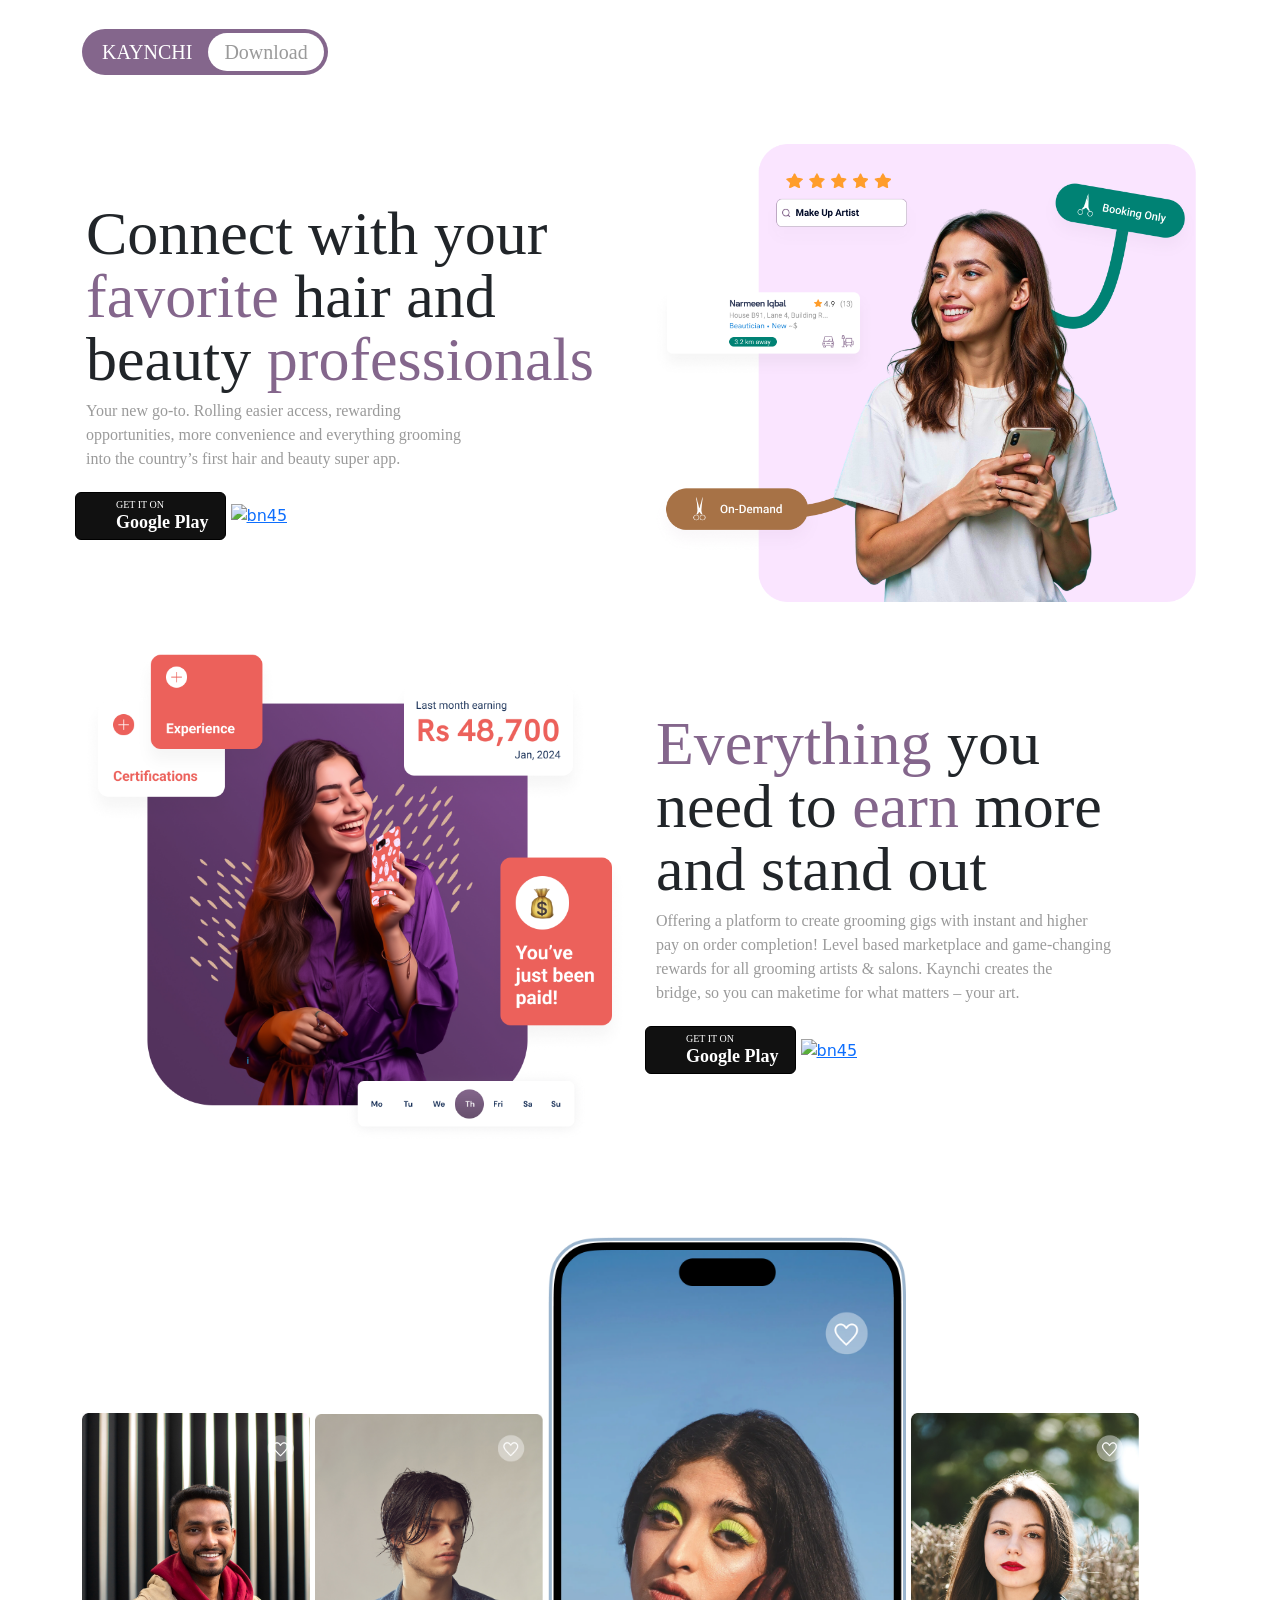
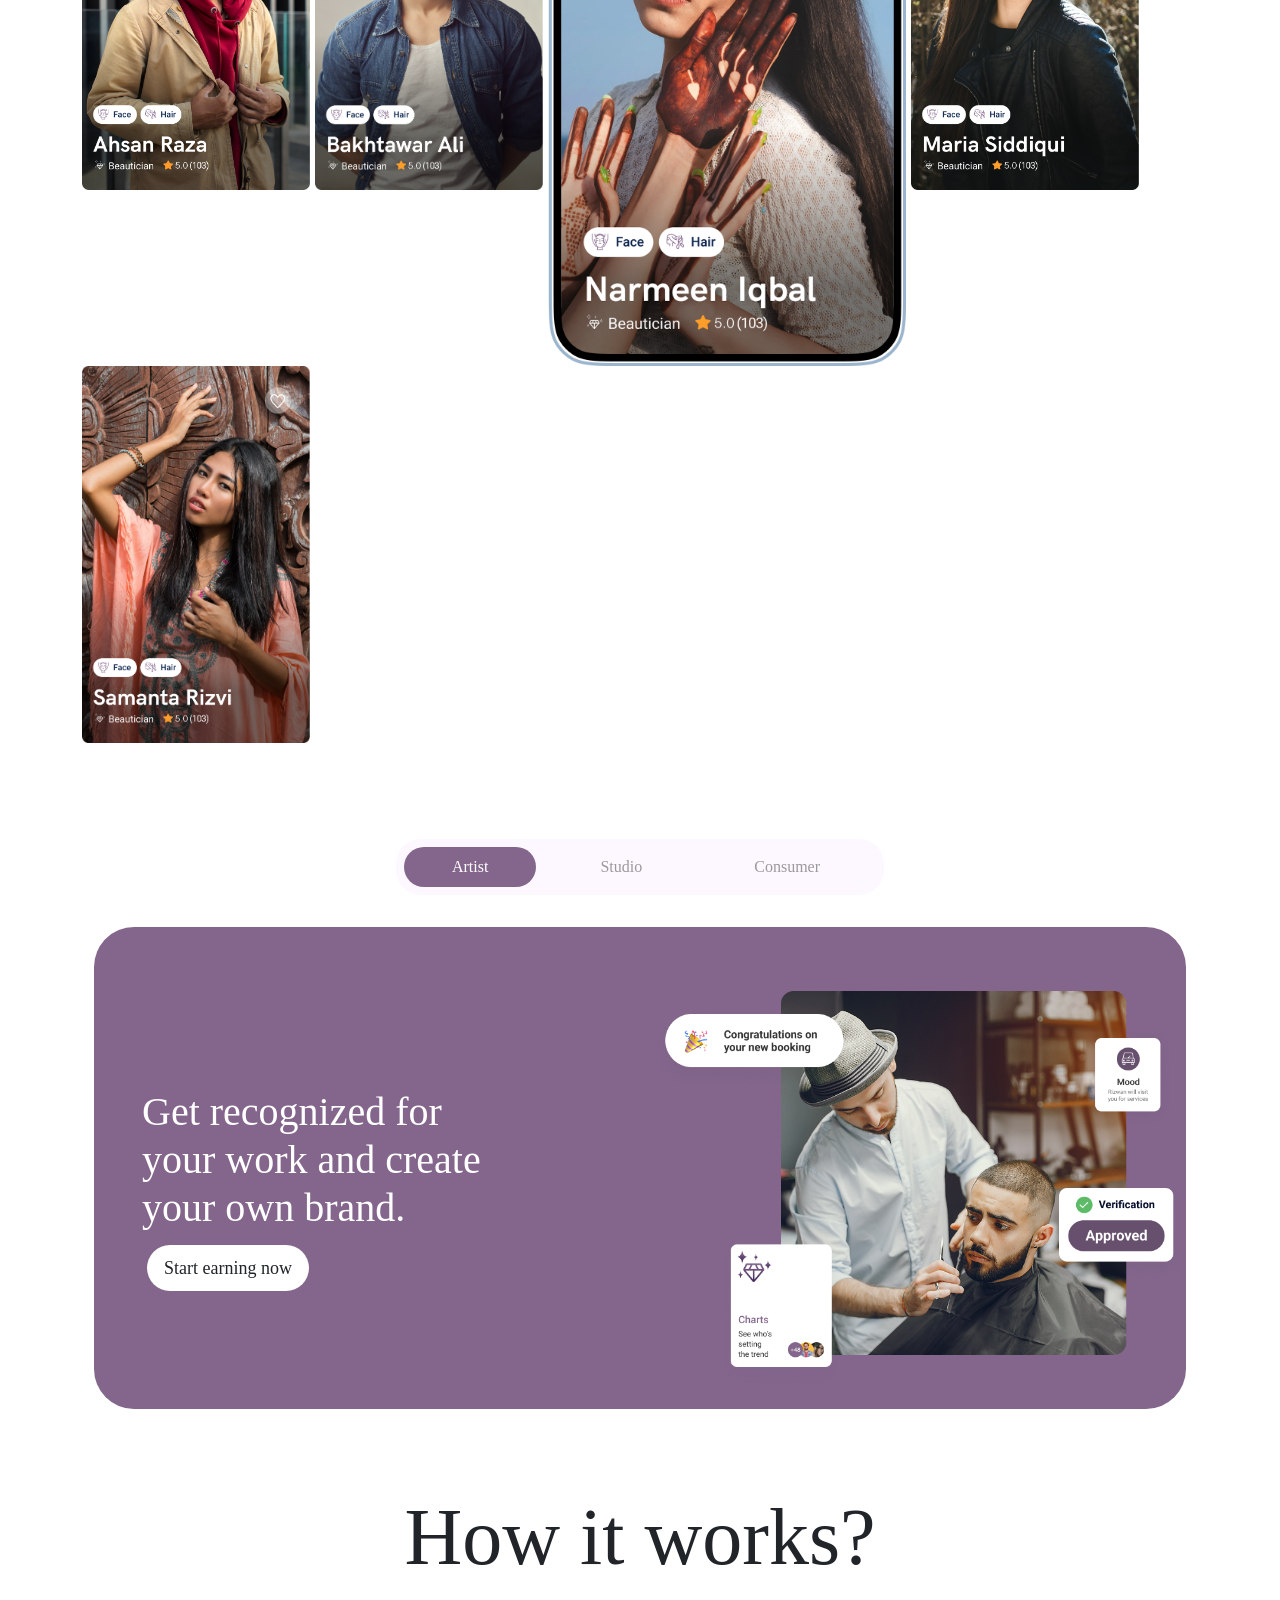
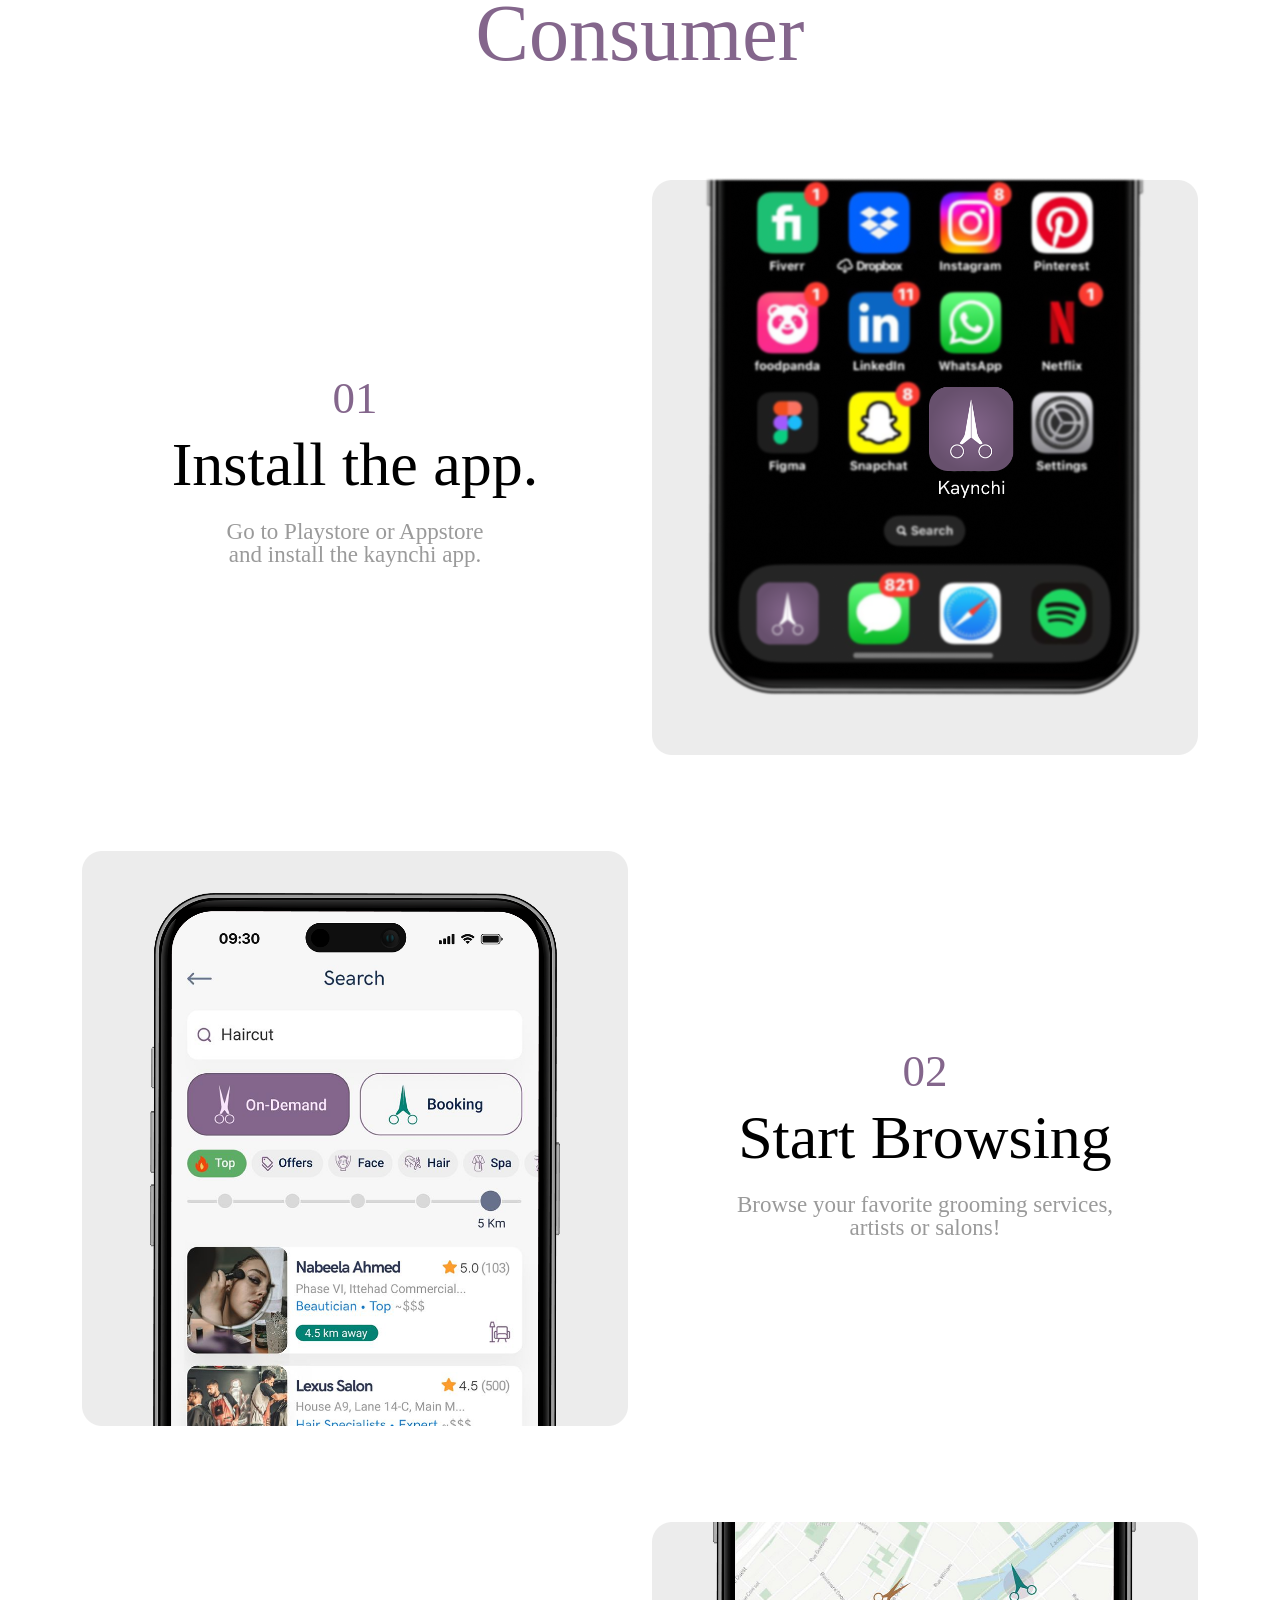
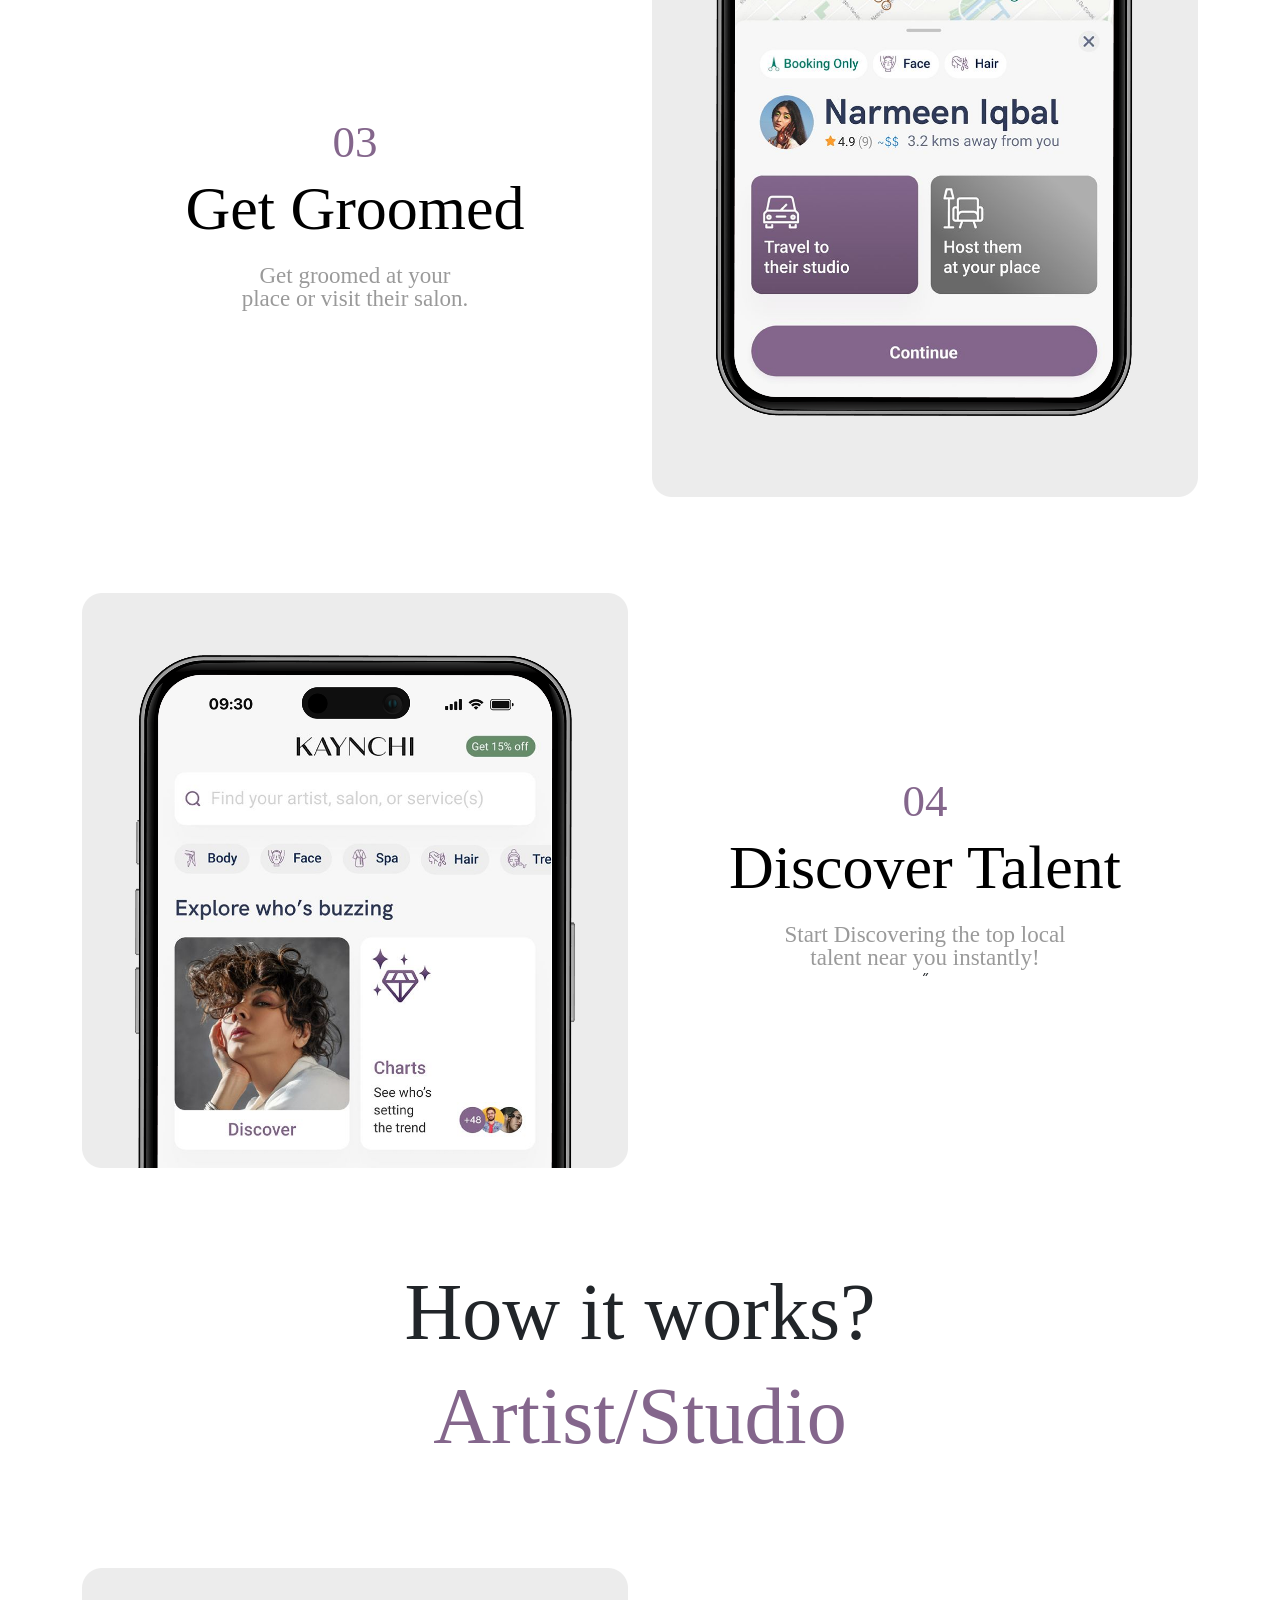
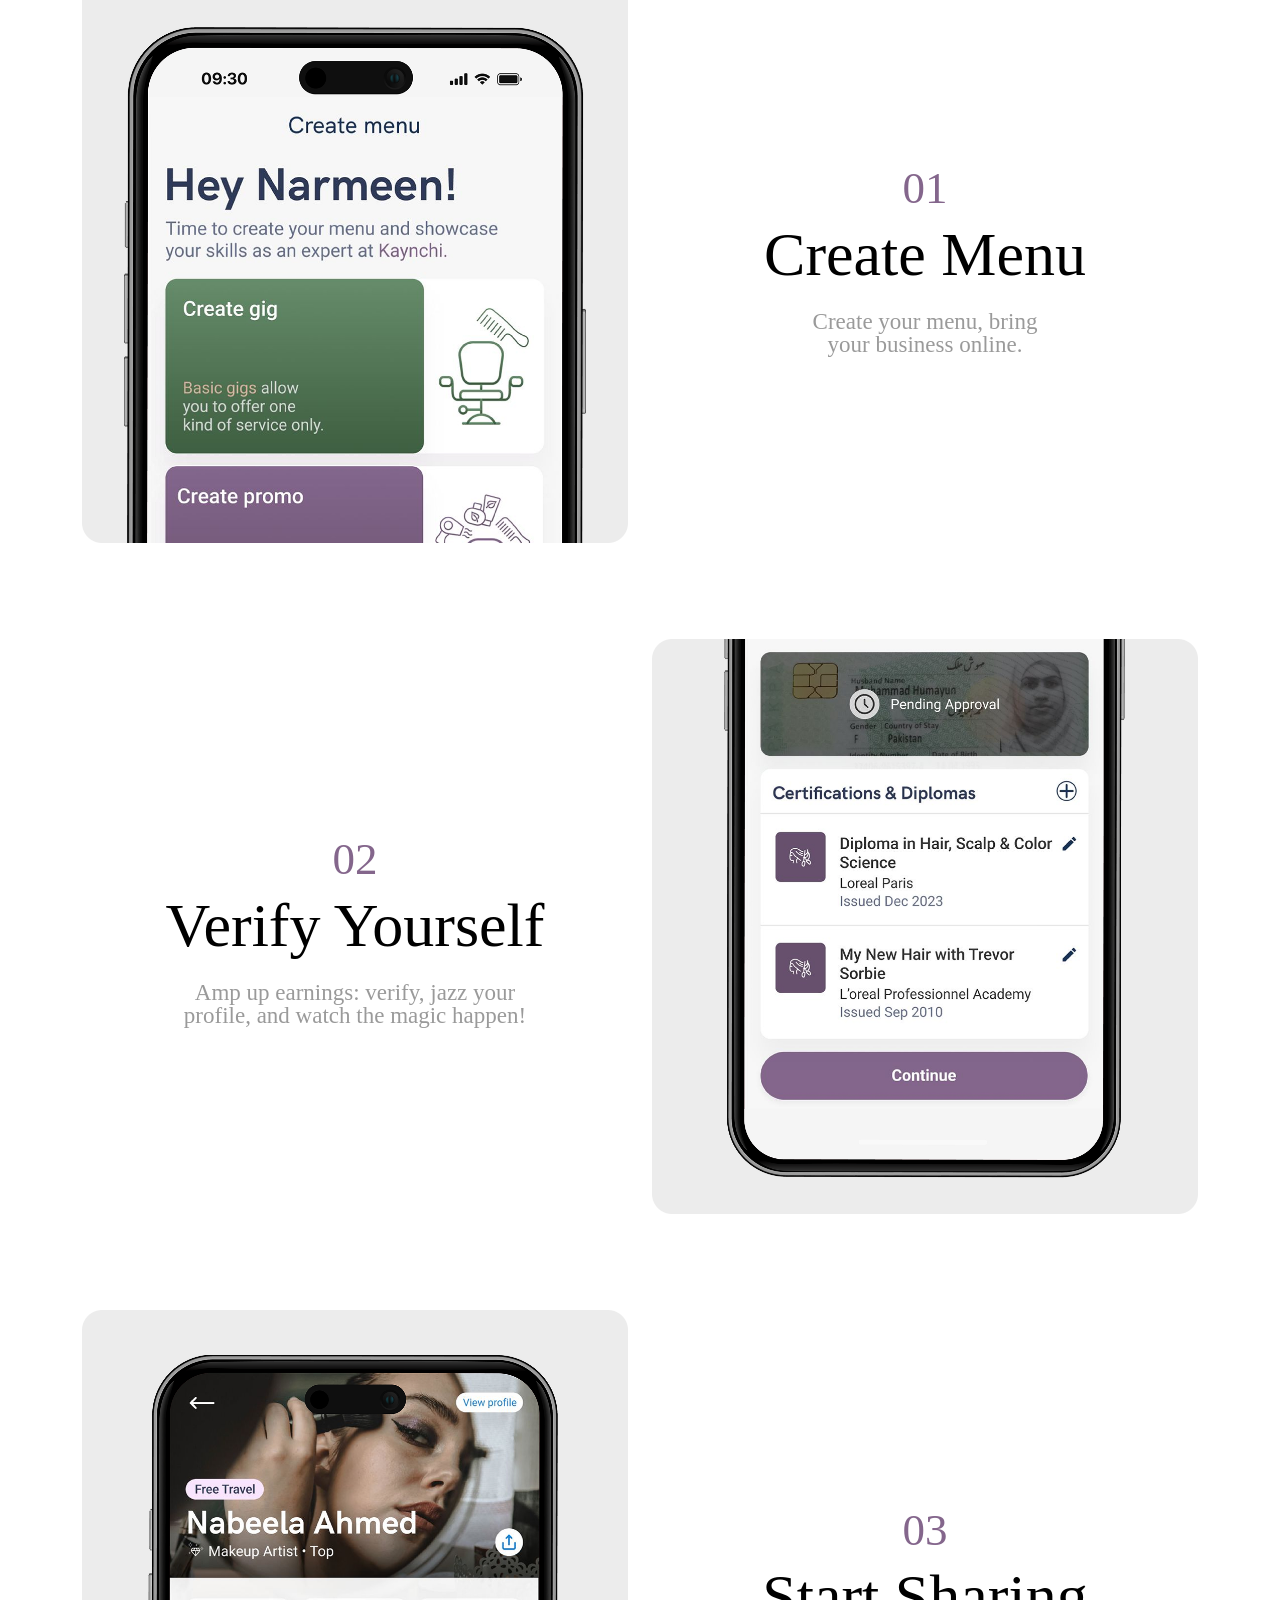
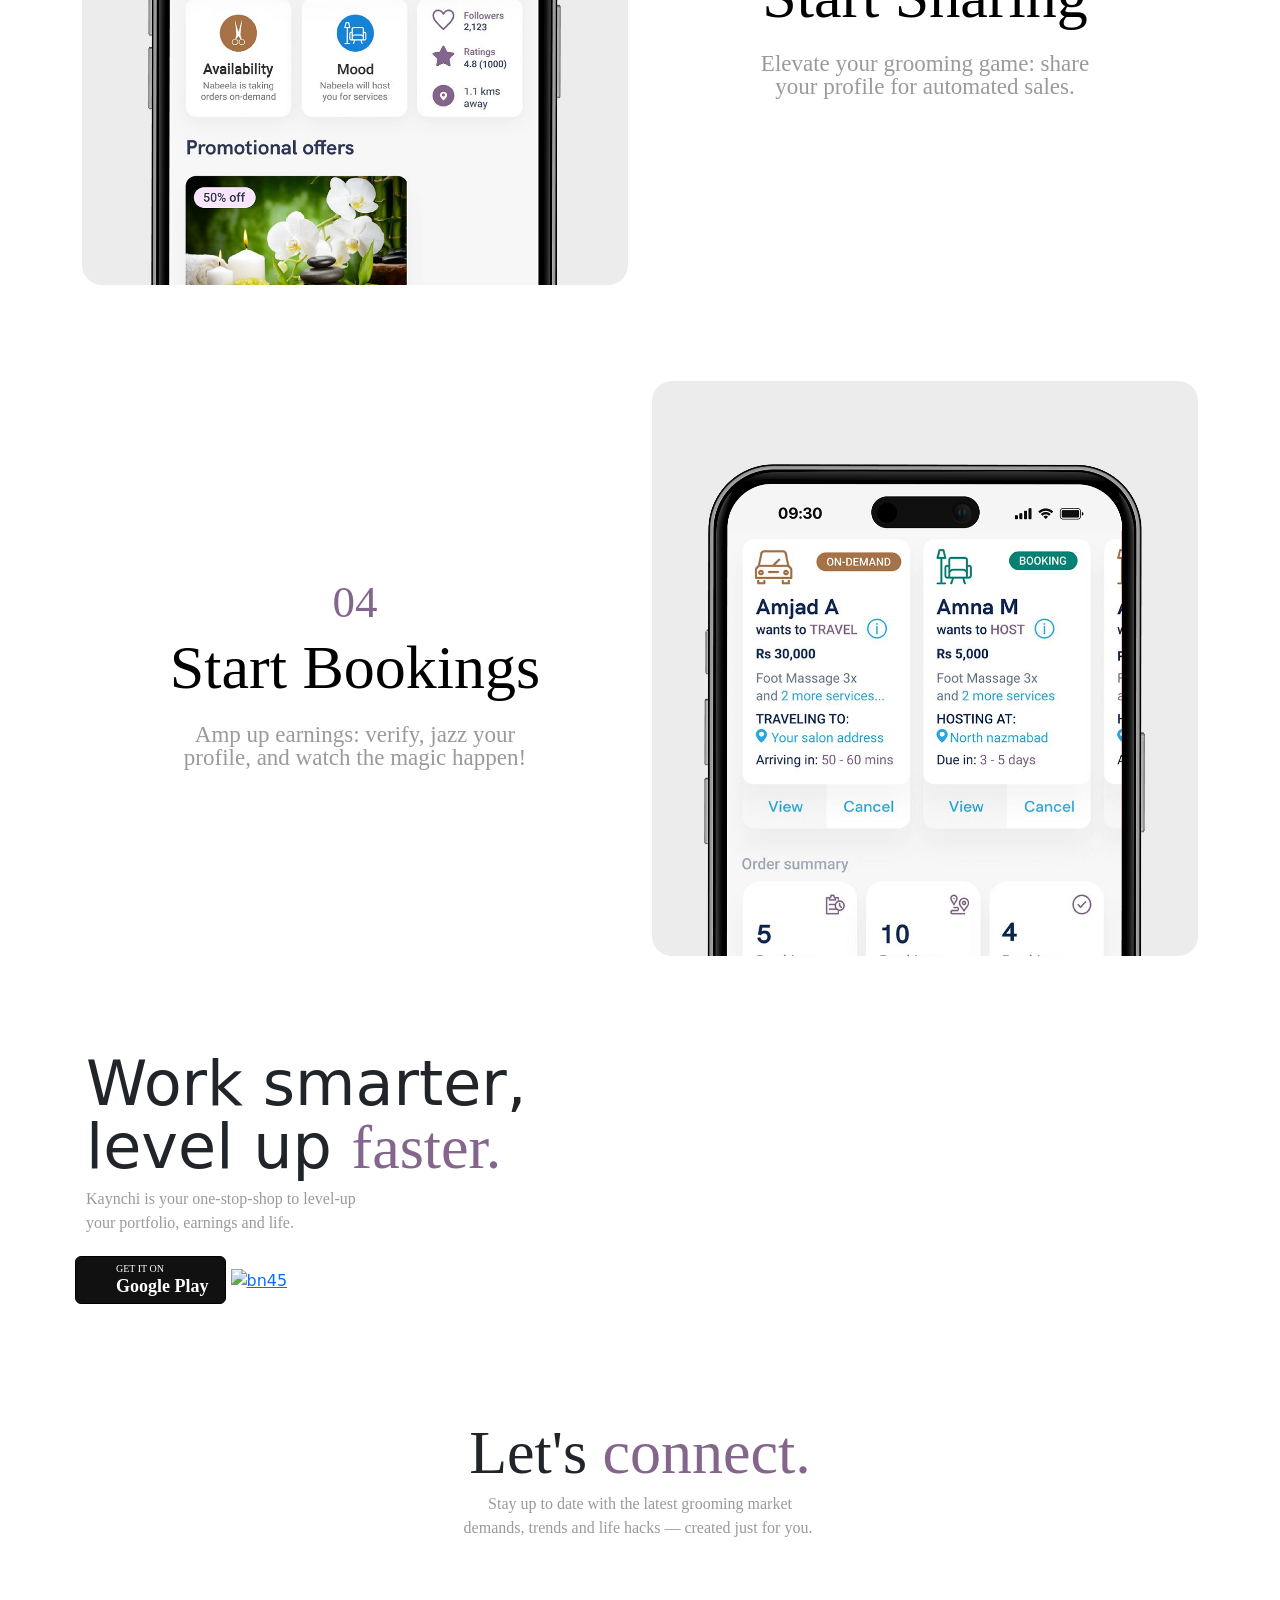
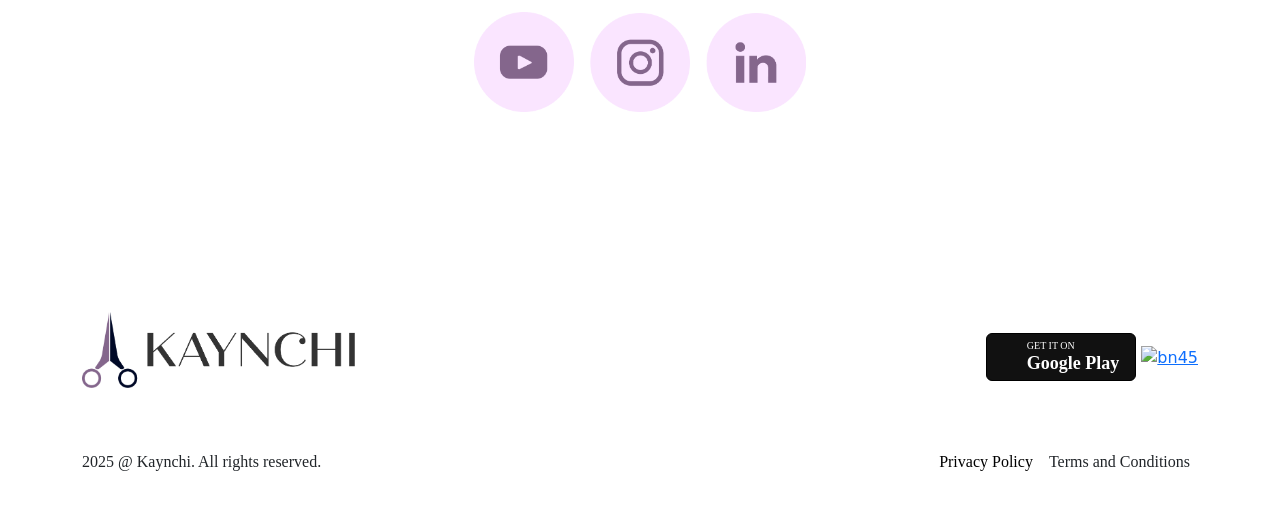
==== commit d0832ec2: "fix: styling moved to public" ====
--- a/index.html
+++ b/index.html
@@ -8,7 +8,7 @@
     <meta name="viewport" content="width=device-width, initial-scale=1.0">
     <title>KAYNCHI | Groom made easy!</title>
     <link href="https://cdn.jsdelivr.net/npm/bootstrap@5.3.0/dist/css/bootstrap.min.css" rel="stylesheet">
-    <link href="./style.css" rel="stylesheet">
+    <link href="public/styles/style.css" rel="stylesheet">
 </head>
 
 <body>
--- a/public/styles/style.css
+++ b/public/styles/style.css
@@ -0,0 +1,308 @@
+html,
+body {
+    margin: 0;
+    padding: 0;
+    overflow-x: hidden !important;
+}
+
+.text-purple {
+    color: #84668C;
+}
+
+.bg-purple {
+    background-color: #84668C;
+}
+
+.bg-brown {
+    background-color: #B57D4E;
+}
+
+.bg-green {
+    background-color: #668C6A;
+}
+
+.text-black {
+    color: #1E1E1E;
+}
+
+.bg-black {
+    background-color: #1E1E1E;
+}
+
+.text-grey {
+    color: #9A9A9A;
+}
+
+.bg-grey {
+    background-color: #9A9A9A;
+}
+
+.heading {
+    font-size: 80px;
+}
+
+.title {
+    font-size: 62px;
+    line-height: 63px;
+}
+
+.description {
+    font-size: 23px;
+    line-height: 23px;
+}
+
+
+.card-radius {
+    border-radius: 40px;
+}
+
+.how-it-works-title {
+    font-size: 45px;
+}
+
+.parallax-img {
+    width: 444px;
+}
+
+.show-sm {
+    display: none !important;
+}
+
+
+/* Fonts */
+
+@font-face {
+    font-family: 'quiche-regular';
+    src: url('./public/fonts/quiche/Quiche_Display_Regular.otf') format('opentype');
+}
+
+@font-face {
+    font-family: 'quiche-bold';
+    src: url('./public/fonts/quiche/Quiche_Display_Bold.otf') format('opentype');
+}
+
+@font-face {
+    font-family: 'quiche-light';
+    src: url('./public/fonts/quiche/Quiche_Display_Light.otf') format('opentype');
+}
+
+@font-face {
+    font-family: 'hk-regular';
+    src: url('./public/fonts/hk-grostesk/HKGrotesk-Regular.otf') format('opentype');
+}
+
+@font-face {
+    font-family: 'hk-bold';
+    src: url('./public/fonts/hk-grostesk/HKGrotesk-Bold.otf') format('opentype');
+}
+
+@font-face {
+    font-family: 'hk-light';
+    src: url('./public/fonts/hk-grostesk/HKGrotesk-Light.otf') format('opentype');
+}
+
+.quiche-bold {
+    font-family: 'quiche-bold';
+}
+
+.quiche-regular {
+    font-family: 'quiche-regular';
+}
+
+.quiche-light {
+    font-family: 'quiche-light';
+}
+
+.hk-bold {
+    font-family: 'hk-bold';
+}
+
+.hk-regular {
+    font-family: 'hk-regular';
+}
+
+.hk-light {
+    font-family: 'hk-light';
+}
+
+
+.bg-pink {
+    background-color: #FDF7FF;
+}
+
+.tab {
+    border-radius: 25px;
+}
+
+.w-75-percent {
+    width: 75%;
+}
+
+/* Style the buttons that are used to open the tab content */
+.tab button {
+    background-color: inherit;
+    float: left;
+    border: none;
+    outline: none;
+    cursor: pointer;
+    padding: 14px 16px;
+    transition: 0.3s;
+    color: #9A9A9A;
+}
+
+/* Change background color of buttons on hover */
+.tab button:hover {
+    color: #1E1E1E;
+    background-color: #ddd;
+}
+
+/* Create an active/current tablink class */
+.tab button.active {
+    background-color: #84668C;
+    color: #fff;
+}
+
+/* Style the tab content */
+.tabcontent {
+    display: none;
+    padding: 6px 12px;
+}
+
+
+/* Media Queries */
+
+@media only screen and (max-width: 768px) {
+
+    .w-75-percent {
+        width: 100%;
+    }
+
+    .tablinks {
+        width: 96%;
+        margin: 0px 5px;
+    }
+
+    .title {
+        font-size: 35px;
+        line-height: 35px;
+    }
+
+    .description {
+        font-size: 20px;
+        line-height: 20px;
+    }
+
+    .heading {
+        font-size: 40px;
+        line-height: 40px;
+    }
+
+    .how-it-works-title {
+        font-size: 25px;
+    }
+
+    .hidden-sm {
+        display: none !important;
+    }
+
+    .show-sm {
+        display: block !important;
+    }
+
+}
+
+/* Google and Apple Buttons */
+
+.bn46 {
+    width: 150px;
+    height: 50px;
+}
+
+a.btn-google {
+    color: #fff
+}
+
+.btn {
+    padding: 10px 16px;
+    margin: 5px;
+    font-size: 18px;
+    line-height: 1.3333333;
+    border-radius: 6px;
+    text-align: center;
+    white-space: nowrap;
+    vertical-align: middle;
+    -ms-touch-action: manipulation;
+    touch-action: manipulation;
+    cursor: pointer;
+    -webkit-user-select: none;
+    -moz-user-select: none;
+    -ms-user-select: none;
+    user-select: none;
+    border: 1px solid transparent;
+    font-weight: 500;
+    text-decoration: none;
+    display: inline-block
+}
+
+.btn:active:focus,
+.btn:focus {
+    outline: 0
+}
+
+.btn:focus,
+.btn:hover {
+    color: #333;
+    text-decoration: none;
+    outline: 0
+}
+
+.btn:active {
+    outline: 0;
+    -webkit-box-shadow: inset 0 3px 5px rgba(0, 0, 0, .125);
+    box-shadow: inset 0 3px 5px rgba(0, 0, 0, .125)
+}
+
+.btn-google {
+    color: #fff;
+    background-color: #111;
+    border-color: #000;
+    padding: 17px 16px 5px 40px;
+    position: relative;
+    font-family: fontfutura;
+    font-weight: 600
+}
+
+.btn-google:focus {
+    color: #fff;
+    background-color: #555;
+    border-color: #000
+}
+
+.btn-google:active,
+.btn-google:hover {
+    color: #fff;
+    background-color: #555;
+    border-color: #000;
+}
+
+.btn-google:before {
+    content: "";
+    background-image: url(https://4.bp.blogspot.com/-52U3eP2JDM4/WSkIT1vbUxI/AAAAAAAArQA/iF1BeARv2To-2FGQU7V6UbNPivuv_lccACLcB/s30/nexus2cee_ic_launcher_play_store_new-1.png);
+    background-size: cover;
+    background-repeat: no-repeat;
+    width: 30px;
+    height: 30px;
+    position: absolute;
+    left: 6px;
+    top: 50%;
+    margin-top: -15px
+}
+
+.btn-google:after {
+    content: "GET IT ON";
+    position: absolute;
+    top: 5px;
+    left: 40px;
+    font-size: 10px;
+    font-weight: 400;
+}
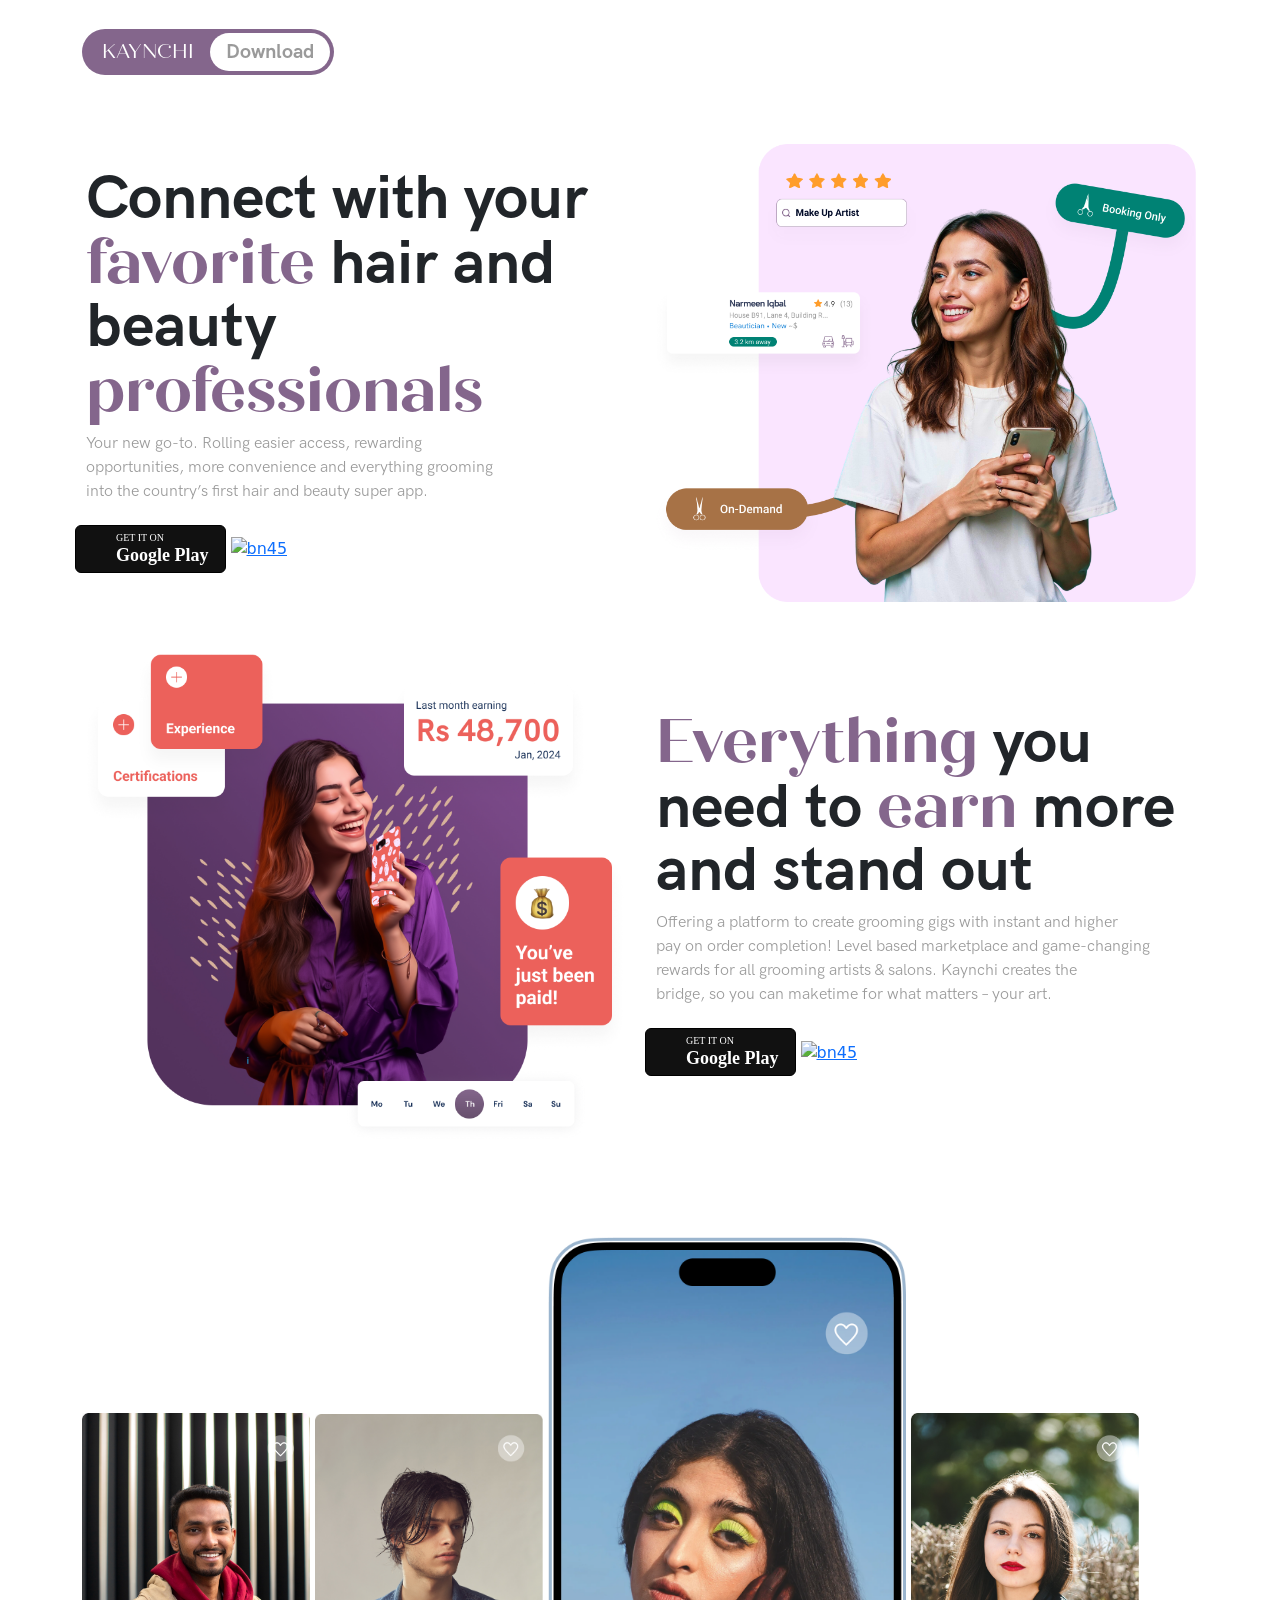
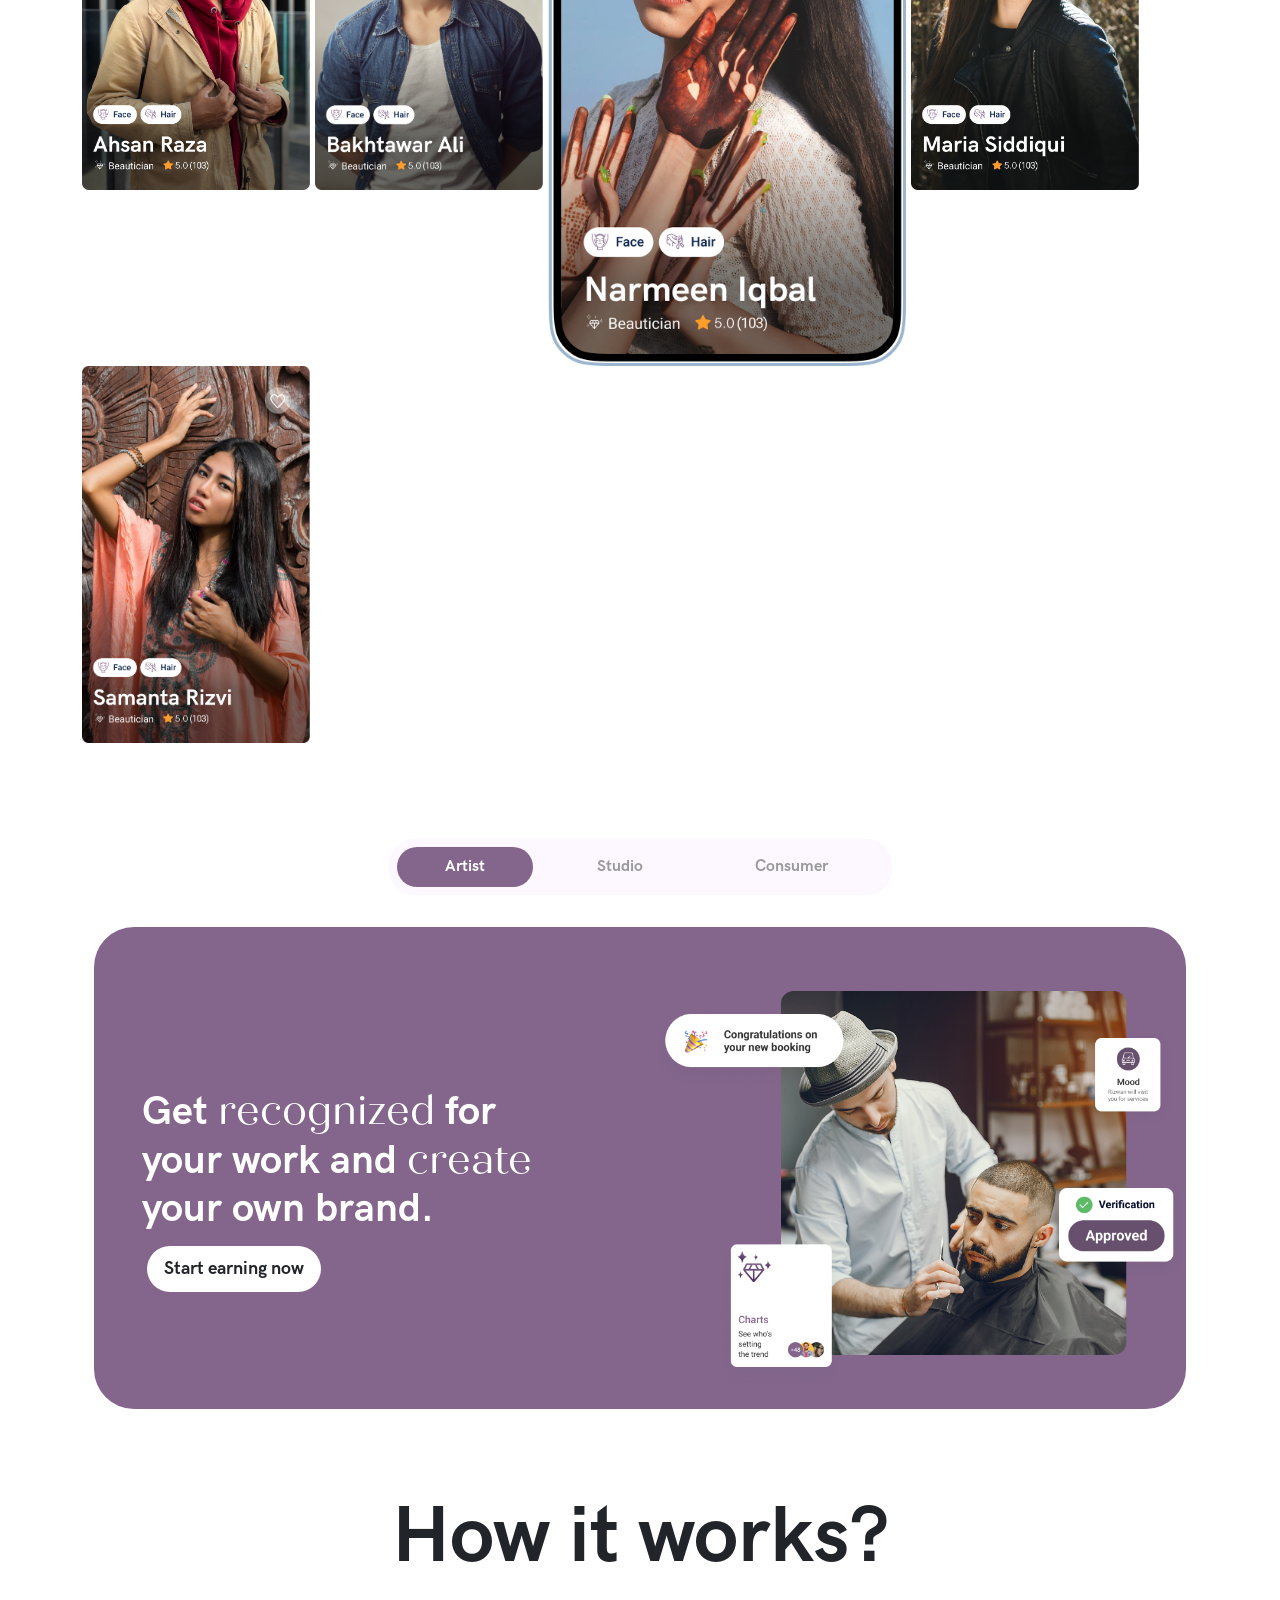
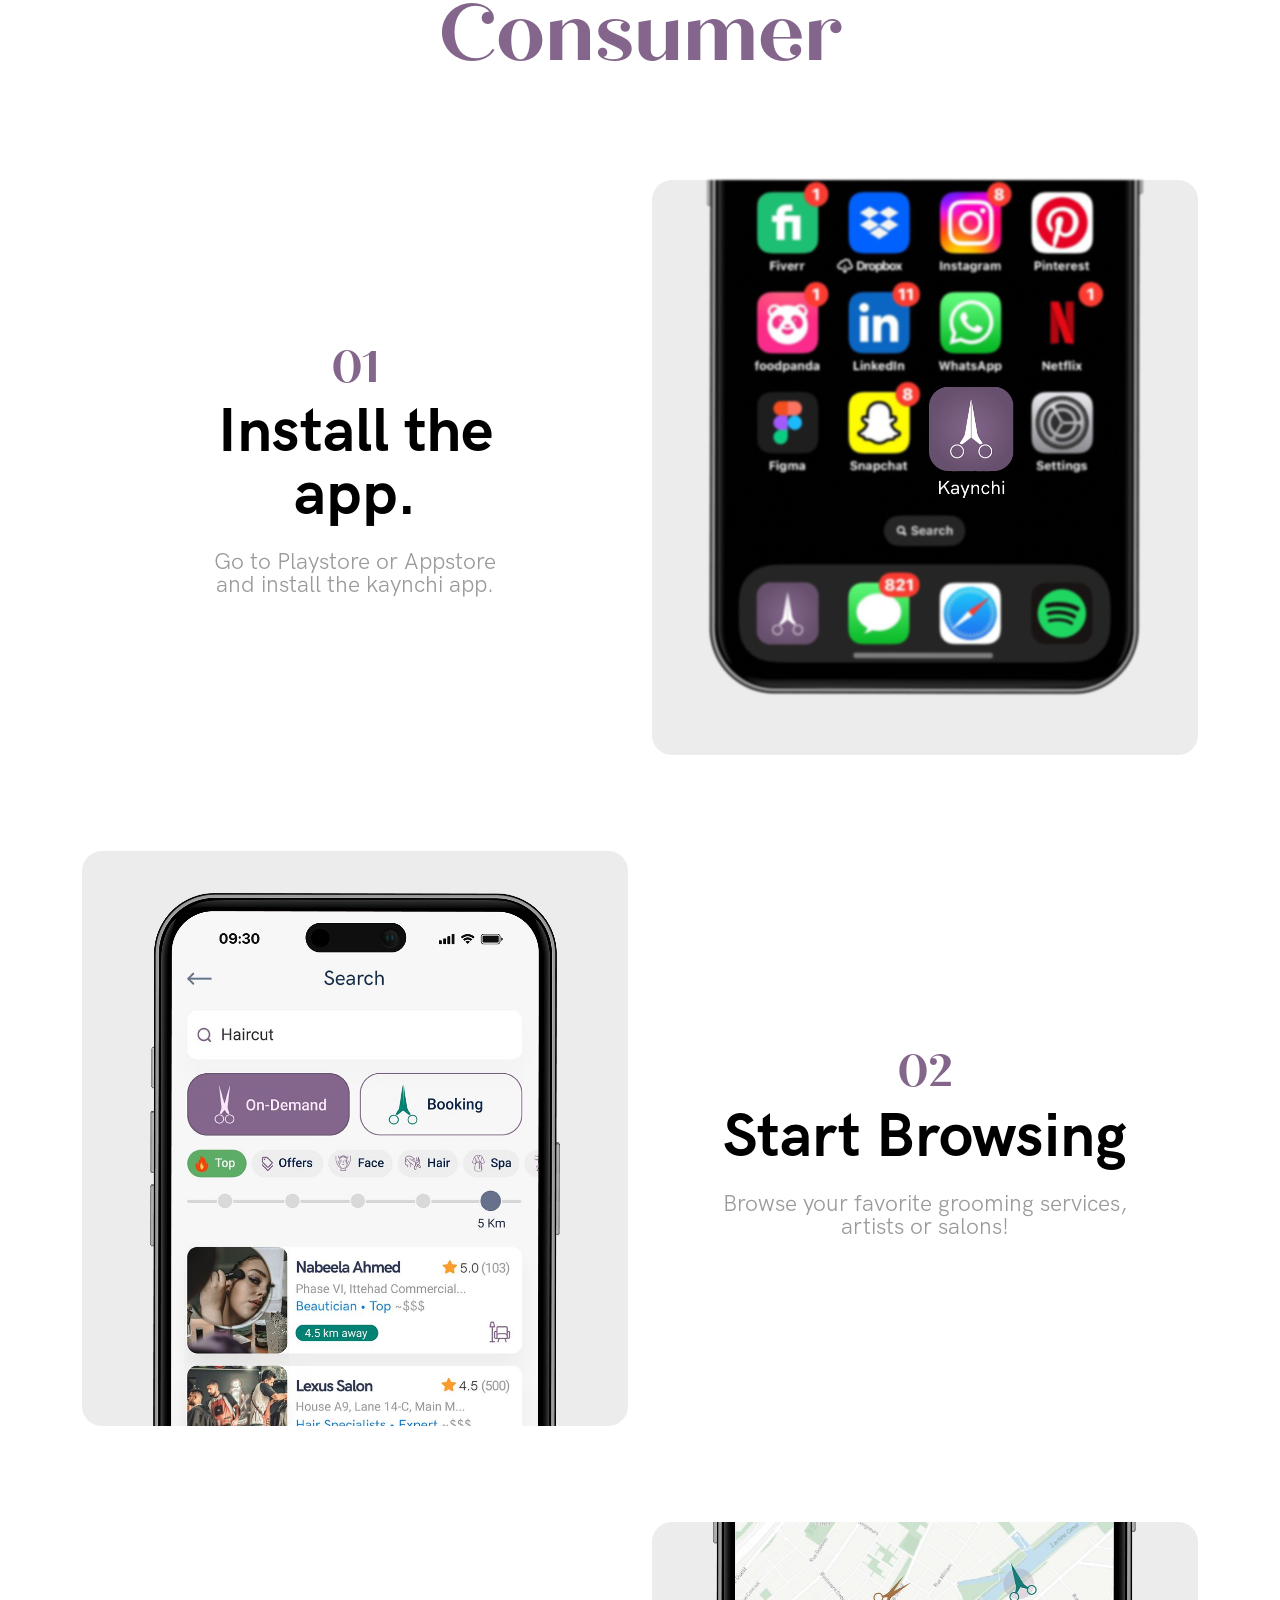
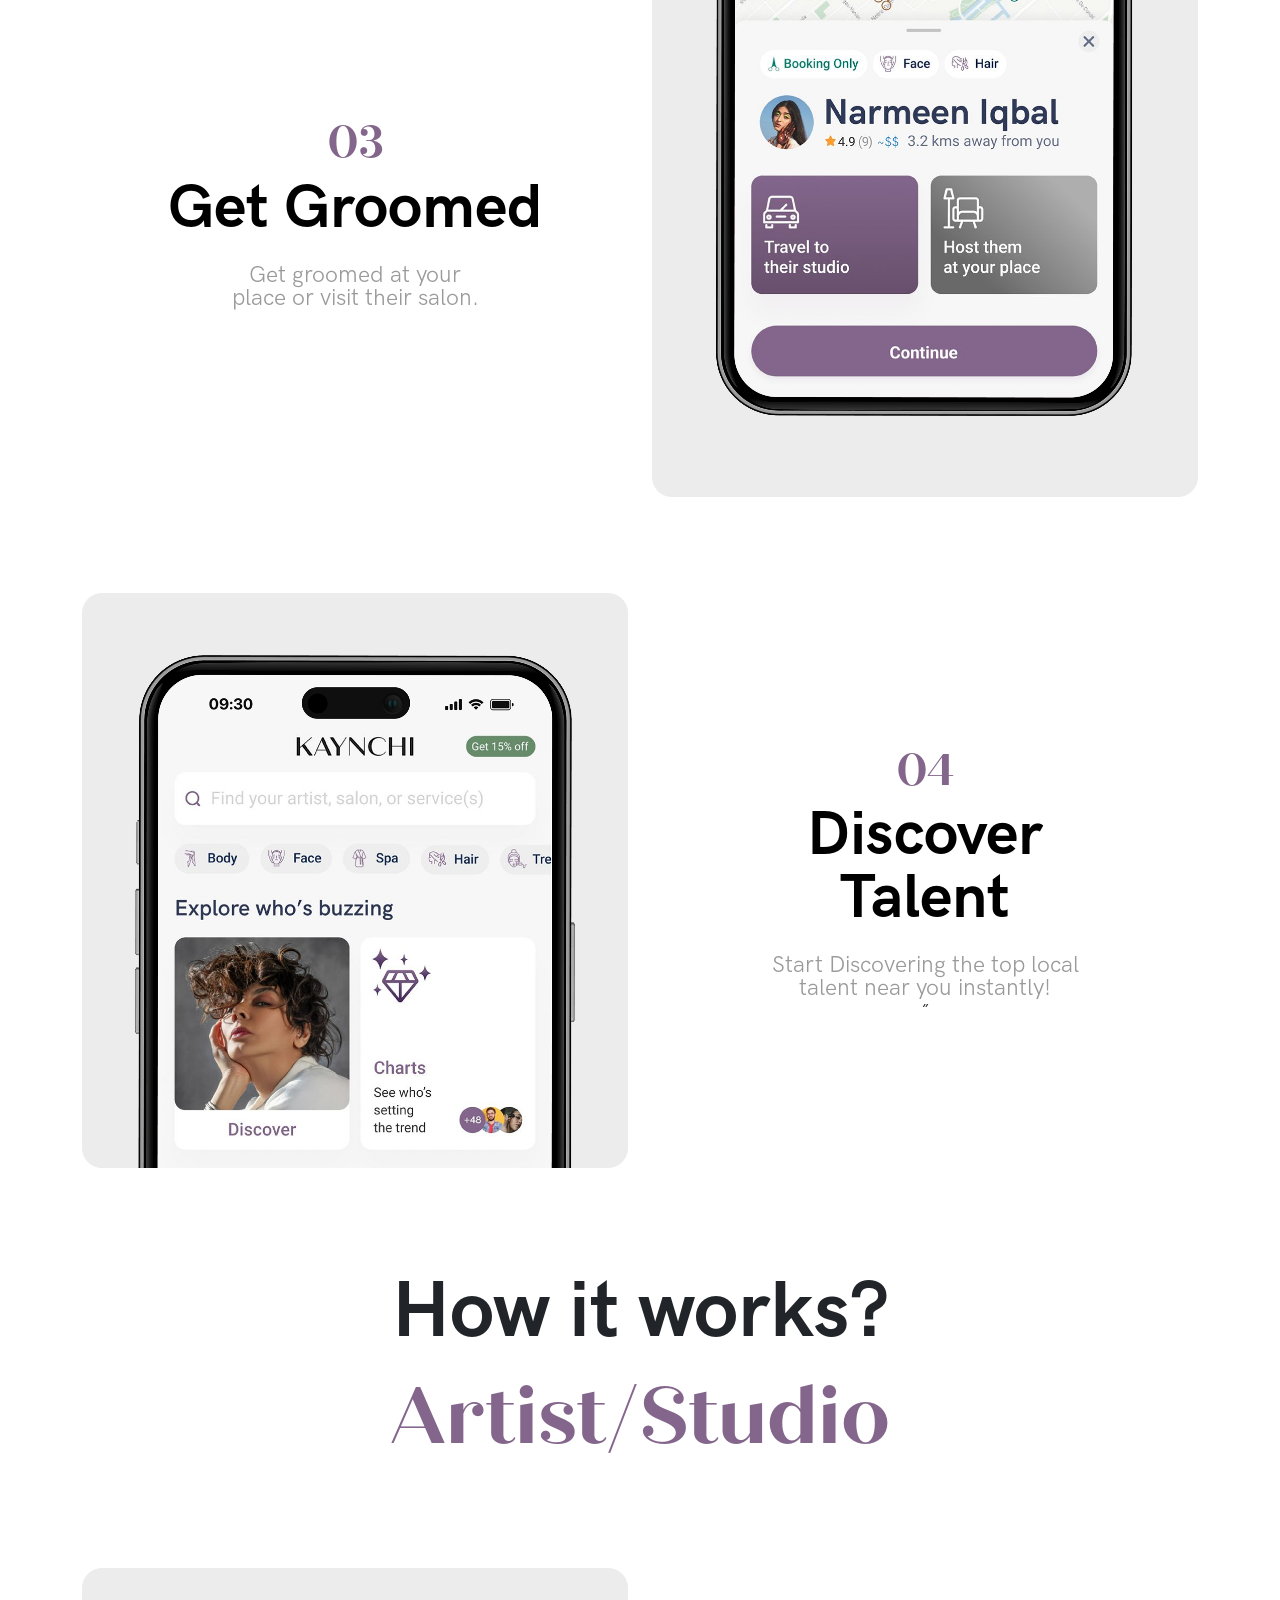
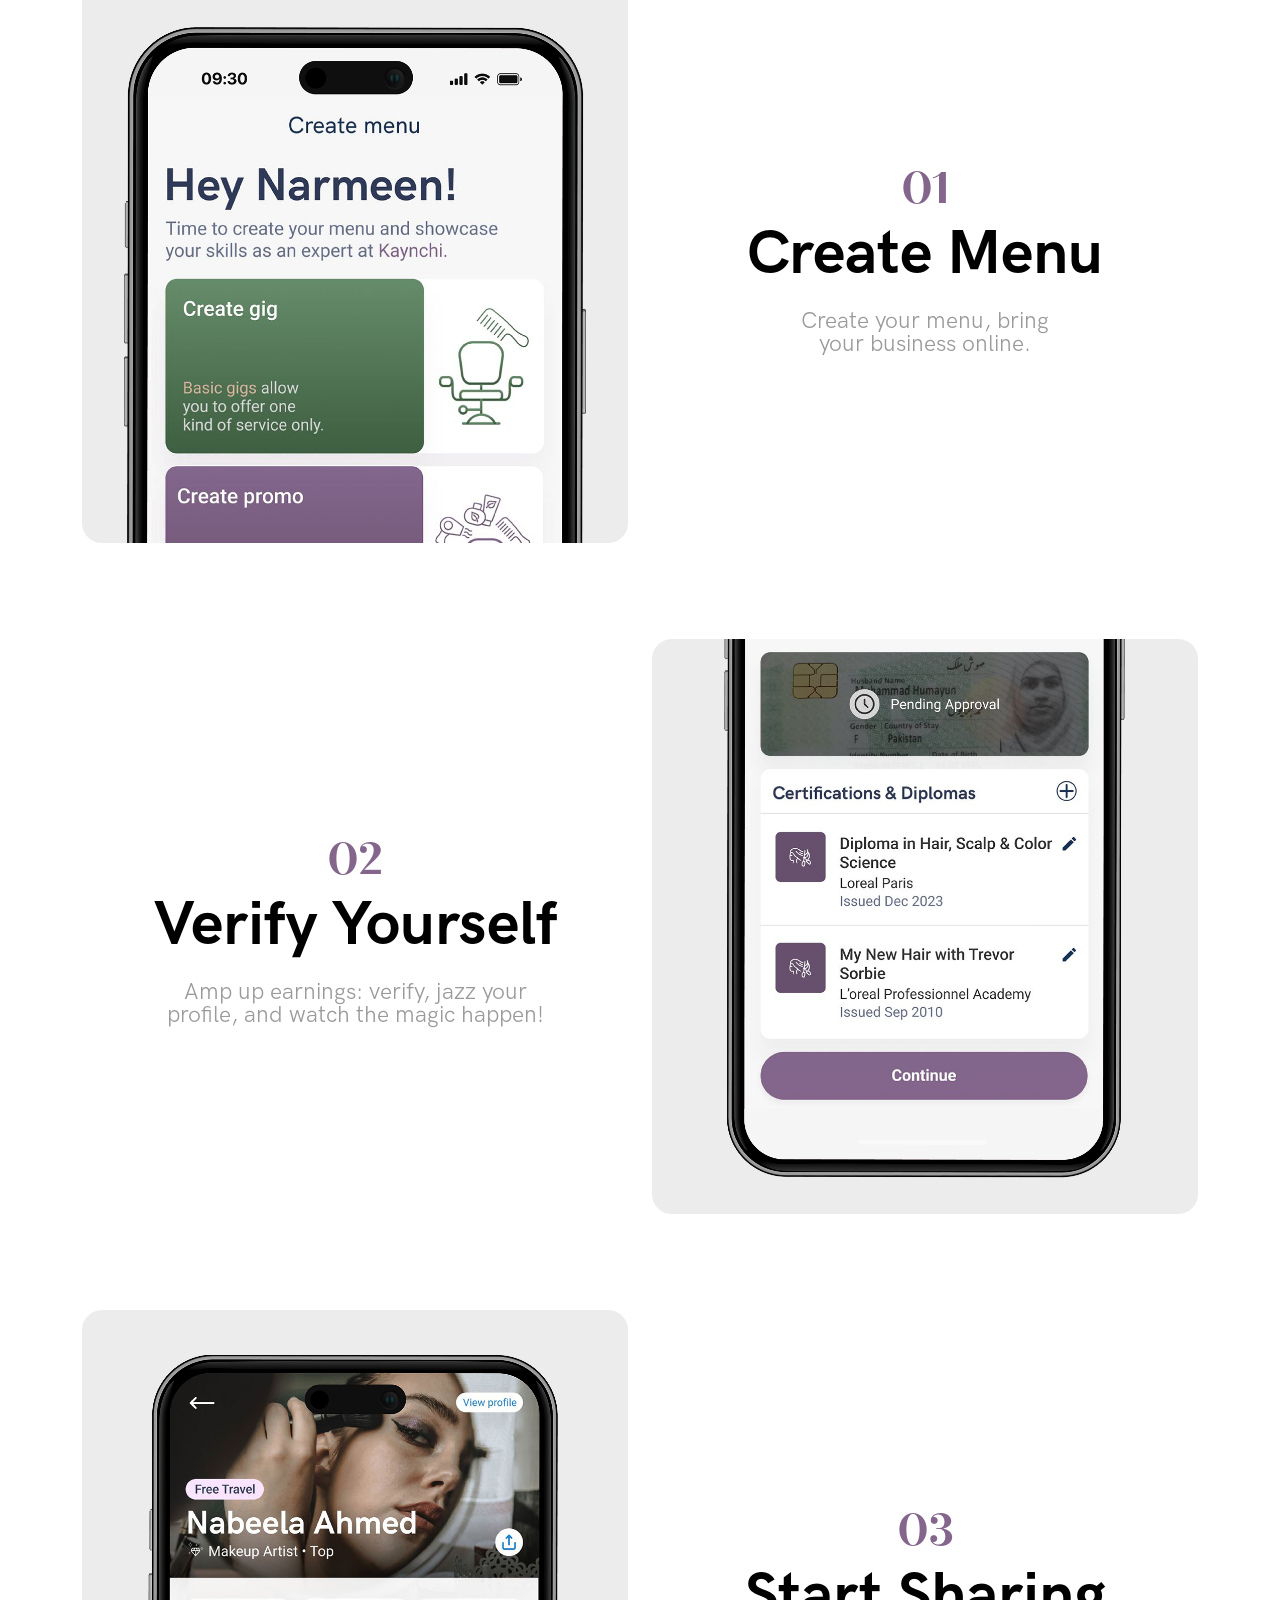
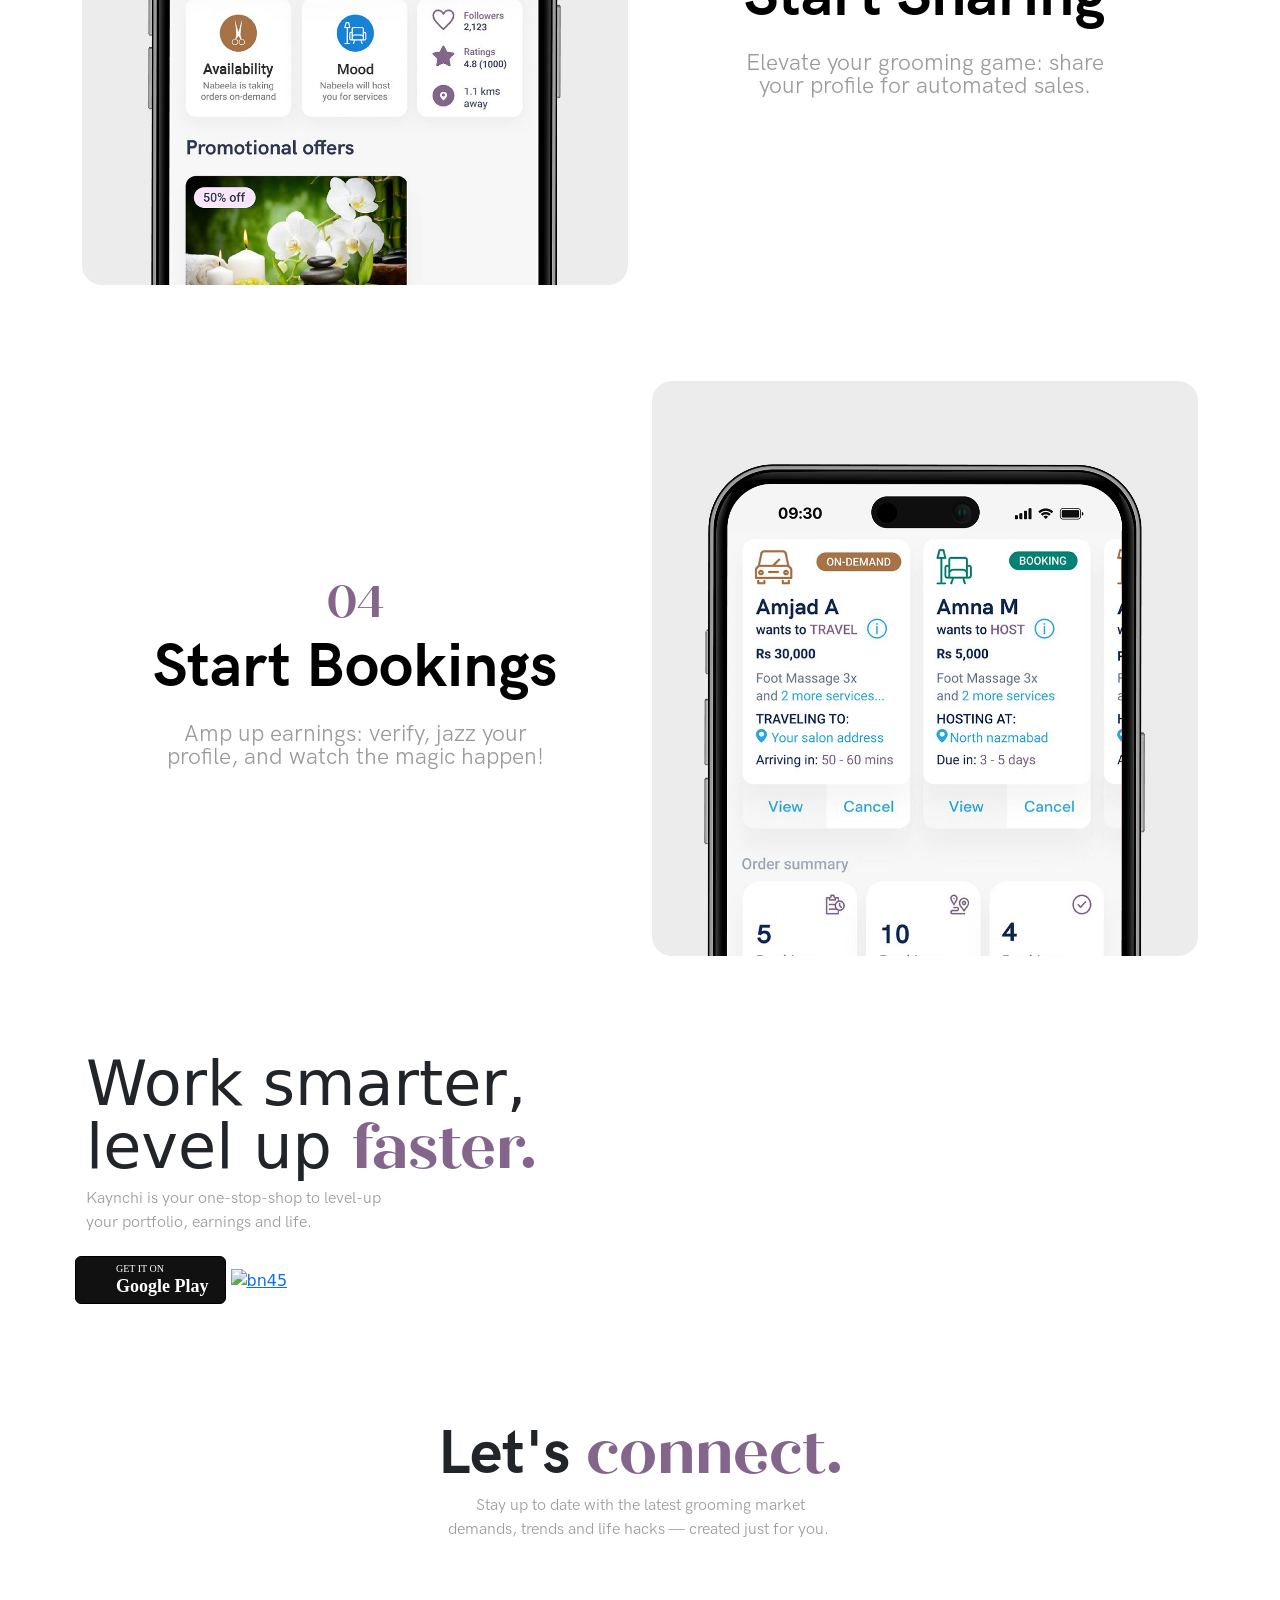
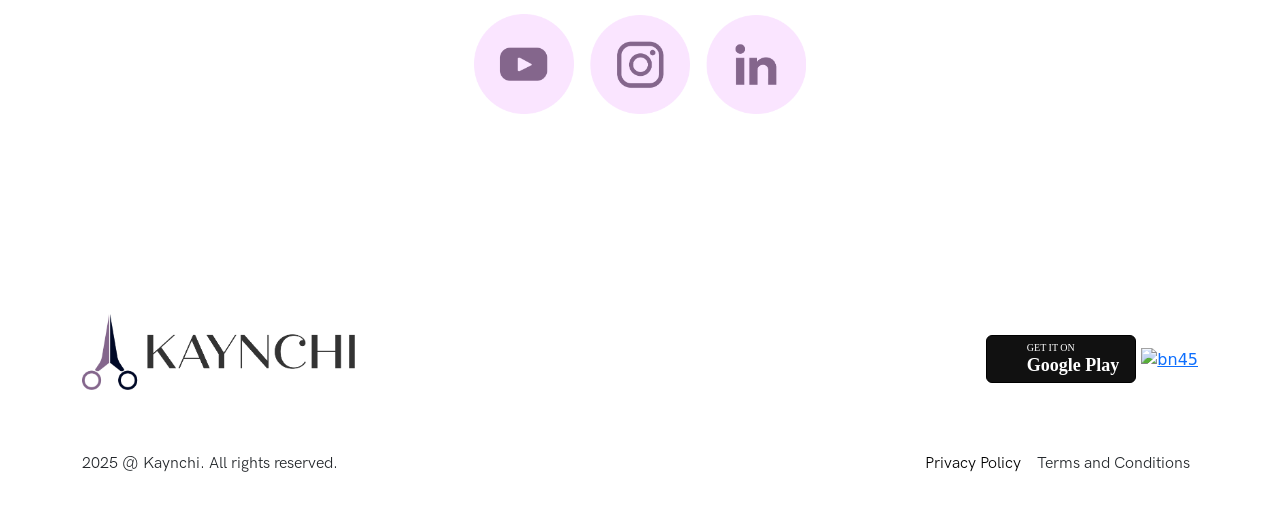
==== commit 19fbc338: "fix: styling moved to style tag" ====
--- a/index.html
+++ b/index.html
@@ -8,7 +8,317 @@
     <meta name="viewport" content="width=device-width, initial-scale=1.0">
     <title>KAYNCHI | Groom made easy!</title>
     <link href="https://cdn.jsdelivr.net/npm/bootstrap@5.3.0/dist/css/bootstrap.min.css" rel="stylesheet">
-    <link href="public/styles/style.css" rel="stylesheet">
+    <!-- <link href="public/styles/style.css" rel="stylesheet"> -->
+    <style>
+        html,
+        body {
+            margin: 0;
+            padding: 0;
+            overflow-x: hidden !important;
+        }
+
+        .text-purple {
+            color: #84668C;
+        }
+
+        .bg-purple {
+            background-color: #84668C;
+        }
+
+        .bg-brown {
+            background-color: #B57D4E;
+        }
+
+        .bg-green {
+            background-color: #668C6A;
+        }
+
+        .text-black {
+            color: #1E1E1E;
+        }
+
+        .bg-black {
+            background-color: #1E1E1E;
+        }
+
+        .text-grey {
+            color: #9A9A9A;
+        }
+
+        .bg-grey {
+            background-color: #9A9A9A;
+        }
+
+        .heading {
+            font-size: 80px;
+        }
+
+        .title {
+            font-size: 62px;
+            line-height: 63px;
+        }
+
+        .description {
+            font-size: 23px;
+            line-height: 23px;
+        }
+
+
+        .card-radius {
+            border-radius: 40px;
+        }
+
+        .how-it-works-title {
+            font-size: 45px;
+        }
+
+        .parallax-img {
+            width: 444px;
+        }
+
+        .show-sm {
+            display: none !important;
+        }
+
+
+        /* Fonts */
+
+        @font-face {
+            font-family: 'quiche-regular';
+            src: url('./public/fonts/quiche/Quiche_Display_Regular.otf') format('opentype');
+        }
+
+        @font-face {
+            font-family: 'quiche-bold';
+            src: url('./public/fonts/quiche/Quiche_Display_Bold.otf') format('opentype');
+        }
+
+        @font-face {
+            font-family: 'quiche-light';
+            src: url('./public/fonts/quiche/Quiche_Display_Light.otf') format('opentype');
+        }
+
+        @font-face {
+            font-family: 'hk-regular';
+            src: url('./public/fonts/hk-grostesk/HKGrotesk-Regular.otf') format('opentype');
+        }
+
+        @font-face {
+            font-family: 'hk-bold';
+            src: url('./public/fonts/hk-grostesk/HKGrotesk-Bold.otf') format('opentype');
+        }
+
+        @font-face {
+            font-family: 'hk-light';
+            src: url('./public/fonts/hk-grostesk/HKGrotesk-Light.otf') format('opentype');
+        }
+
+        .quiche-bold {
+            font-family: 'quiche-bold';
+        }
+
+        .quiche-regular {
+            font-family: 'quiche-regular';
+        }
+
+        .quiche-light {
+            font-family: 'quiche-light';
+        }
+
+        .hk-bold {
+            font-family: 'hk-bold';
+        }
+
+        .hk-regular {
+            font-family: 'hk-regular';
+        }
+
+        .hk-light {
+            font-family: 'hk-light';
+        }
+
+
+        .bg-pink {
+            background-color: #FDF7FF;
+        }
+
+        .tab {
+            border-radius: 25px;
+        }
+
+        .w-75-percent {
+            width: 75%;
+        }
+
+        /* Style the buttons that are used to open the tab content */
+        .tab button {
+            background-color: inherit;
+            float: left;
+            border: none;
+            outline: none;
+            cursor: pointer;
+            padding: 14px 16px;
+            transition: 0.3s;
+            color: #9A9A9A;
+        }
+
+        /* Change background color of buttons on hover */
+        .tab button:hover {
+            color: #1E1E1E;
+            background-color: #ddd;
+        }
+
+        /* Create an active/current tablink class */
+        .tab button.active {
+            background-color: #84668C;
+            color: #fff;
+        }
+
+        /* Style the tab content */
+        .tabcontent {
+            display: none;
+            padding: 6px 12px;
+        }
+
+
+        /* Media Queries */
+
+        @media only screen and (max-width: 768px) {
+
+            .w-75-percent {
+                width: 100%;
+            }
+
+            .tablinks {
+                width: 96%;
+                margin: 0px 5px;
+            }
+
+            .title {
+                font-size: 35px;
+                line-height: 35px;
+            }
+
+            .description {
+                font-size: 20px;
+                line-height: 20px;
+            }
+
+            .heading {
+                font-size: 40px;
+                line-height: 40px;
+            }
+
+            .how-it-works-title {
+                font-size: 25px;
+            }
+
+            .hidden-sm {
+                display: none !important;
+            }
+
+            .show-sm {
+                display: block !important;
+            }
+
+        }
+
+        /* Google and Apple Buttons */
+
+        .bn46 {
+            width: 150px;
+            height: 50px;
+        }
+
+        a.btn-google {
+            color: #fff
+        }
+
+        .btn {
+            padding: 10px 16px;
+            margin: 5px;
+            font-size: 18px;
+            line-height: 1.3333333;
+            border-radius: 6px;
+            text-align: center;
+            white-space: nowrap;
+            vertical-align: middle;
+            -ms-touch-action: manipulation;
+            touch-action: manipulation;
+            cursor: pointer;
+            -webkit-user-select: none;
+            -moz-user-select: none;
+            -ms-user-select: none;
+            user-select: none;
+            border: 1px solid transparent;
+            font-weight: 500;
+            text-decoration: none;
+            display: inline-block
+        }
+
+        .btn:active:focus,
+        .btn:focus {
+            outline: 0
+        }
+
+        .btn:focus,
+        .btn:hover {
+            color: #333;
+            text-decoration: none;
+            outline: 0
+        }
+
+        .btn:active {
+            outline: 0;
+            -webkit-box-shadow: inset 0 3px 5px rgba(0, 0, 0, .125);
+            box-shadow: inset 0 3px 5px rgba(0, 0, 0, .125)
+        }
+
+        .btn-google {
+            color: #fff;
+            background-color: #111;
+            border-color: #000;
+            padding: 17px 16px 5px 40px;
+            position: relative;
+            font-family: fontfutura;
+            font-weight: 600
+        }
+
+        .btn-google:focus {
+            color: #fff;
+            background-color: #555;
+            border-color: #000
+        }
+
+        .btn-google:active,
+        .btn-google:hover {
+            color: #fff;
+            background-color: #555;
+            border-color: #000;
+        }
+
+        .btn-google:before {
+            content: "";
+            background-image: url(https://4.bp.blogspot.com/-52U3eP2JDM4/WSkIT1vbUxI/AAAAAAAArQA/iF1BeARv2To-2FGQU7V6UbNPivuv_lccACLcB/s30/nexus2cee_ic_launcher_play_store_new-1.png);
+            background-size: cover;
+            background-repeat: no-repeat;
+            width: 30px;
+            height: 30px;
+            position: absolute;
+            left: 6px;
+            top: 50%;
+            margin-top: -15px
+        }
+
+        .btn-google:after {
+            content: "GET IT ON";
+            position: absolute;
+            top: 5px;
+            left: 40px;
+            font-size: 10px;
+            font-weight: 400;
+        }
+    </style>
 </head>
 
 <body>
@@ -493,8 +803,10 @@
                 </div>
                 <div class="col-lg-6 col-12">
                     <div class="mt-5 d-flex align-items-center justify-content-end">
-                        <a target="_blank" href="privacy-policy.html" role="button" class="mx-2 hk-regular text-black text-decoration-none">Privacy Policy</a>
-                        <a target="_blank" href="terms-and-conditions.html" role="button" class="mx-2 hk-regular text-dark text-decoration-none">Terms and Conditions</a>
+                        <a target="_blank" href="privacy-policy.html" role="button"
+                            class="mx-2 hk-regular text-black text-decoration-none">Privacy Policy</a>
+                        <a target="_blank" href="terms-and-conditions.html" role="button"
+                            class="mx-2 hk-regular text-dark text-decoration-none">Terms and Conditions</a>
                     </div>
                 </div>
             </div>
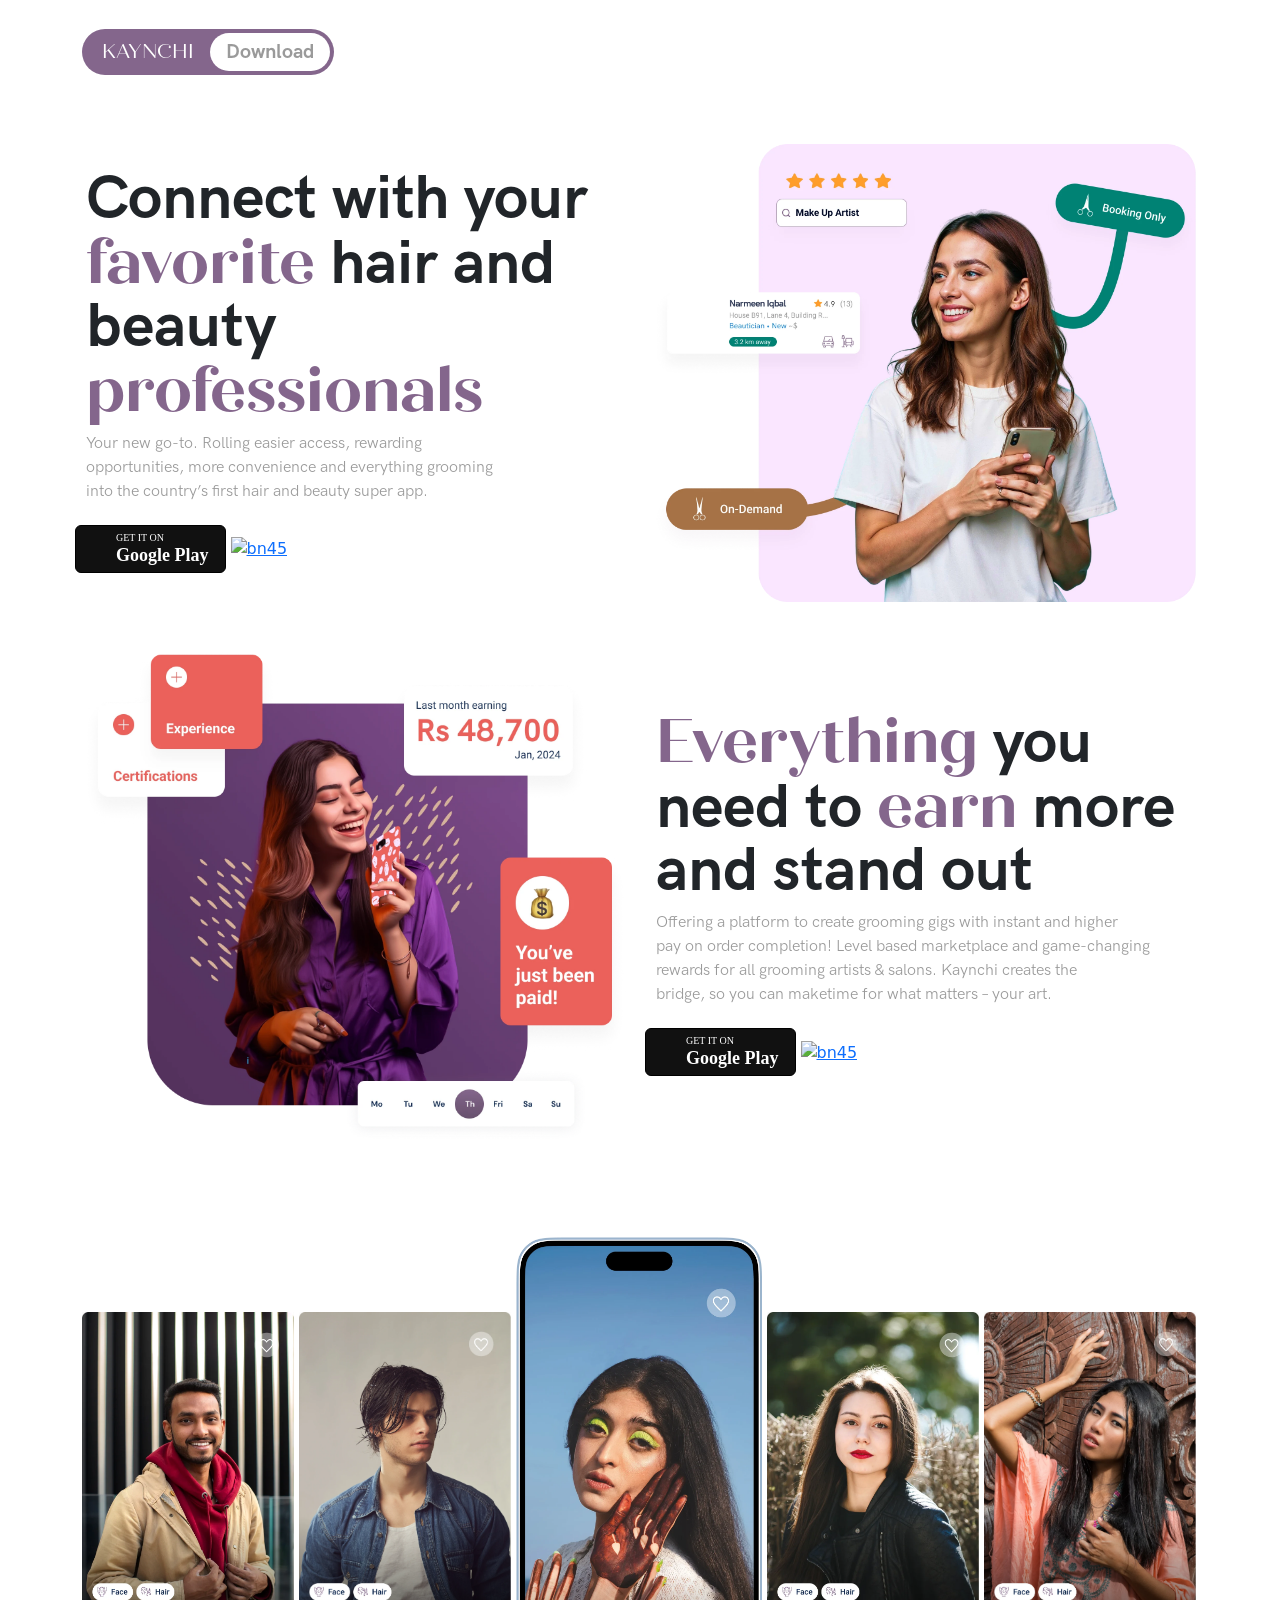
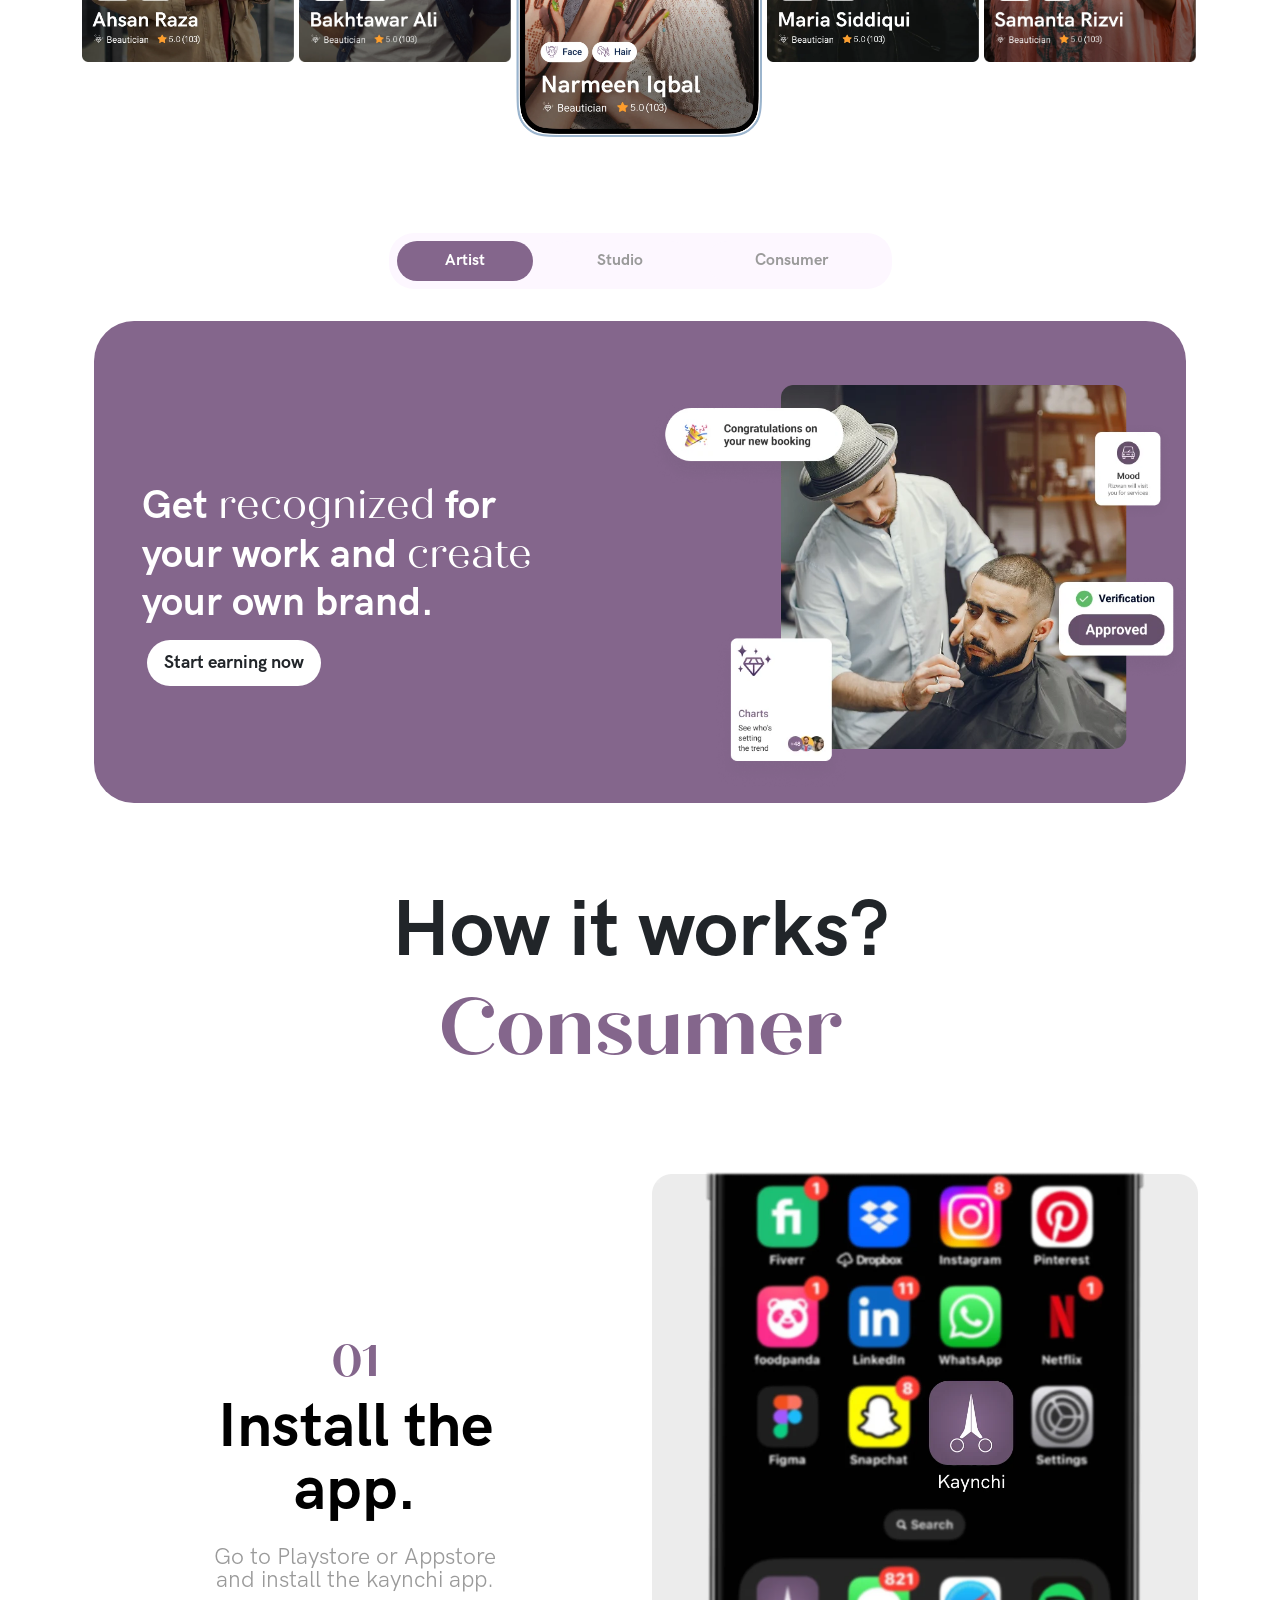
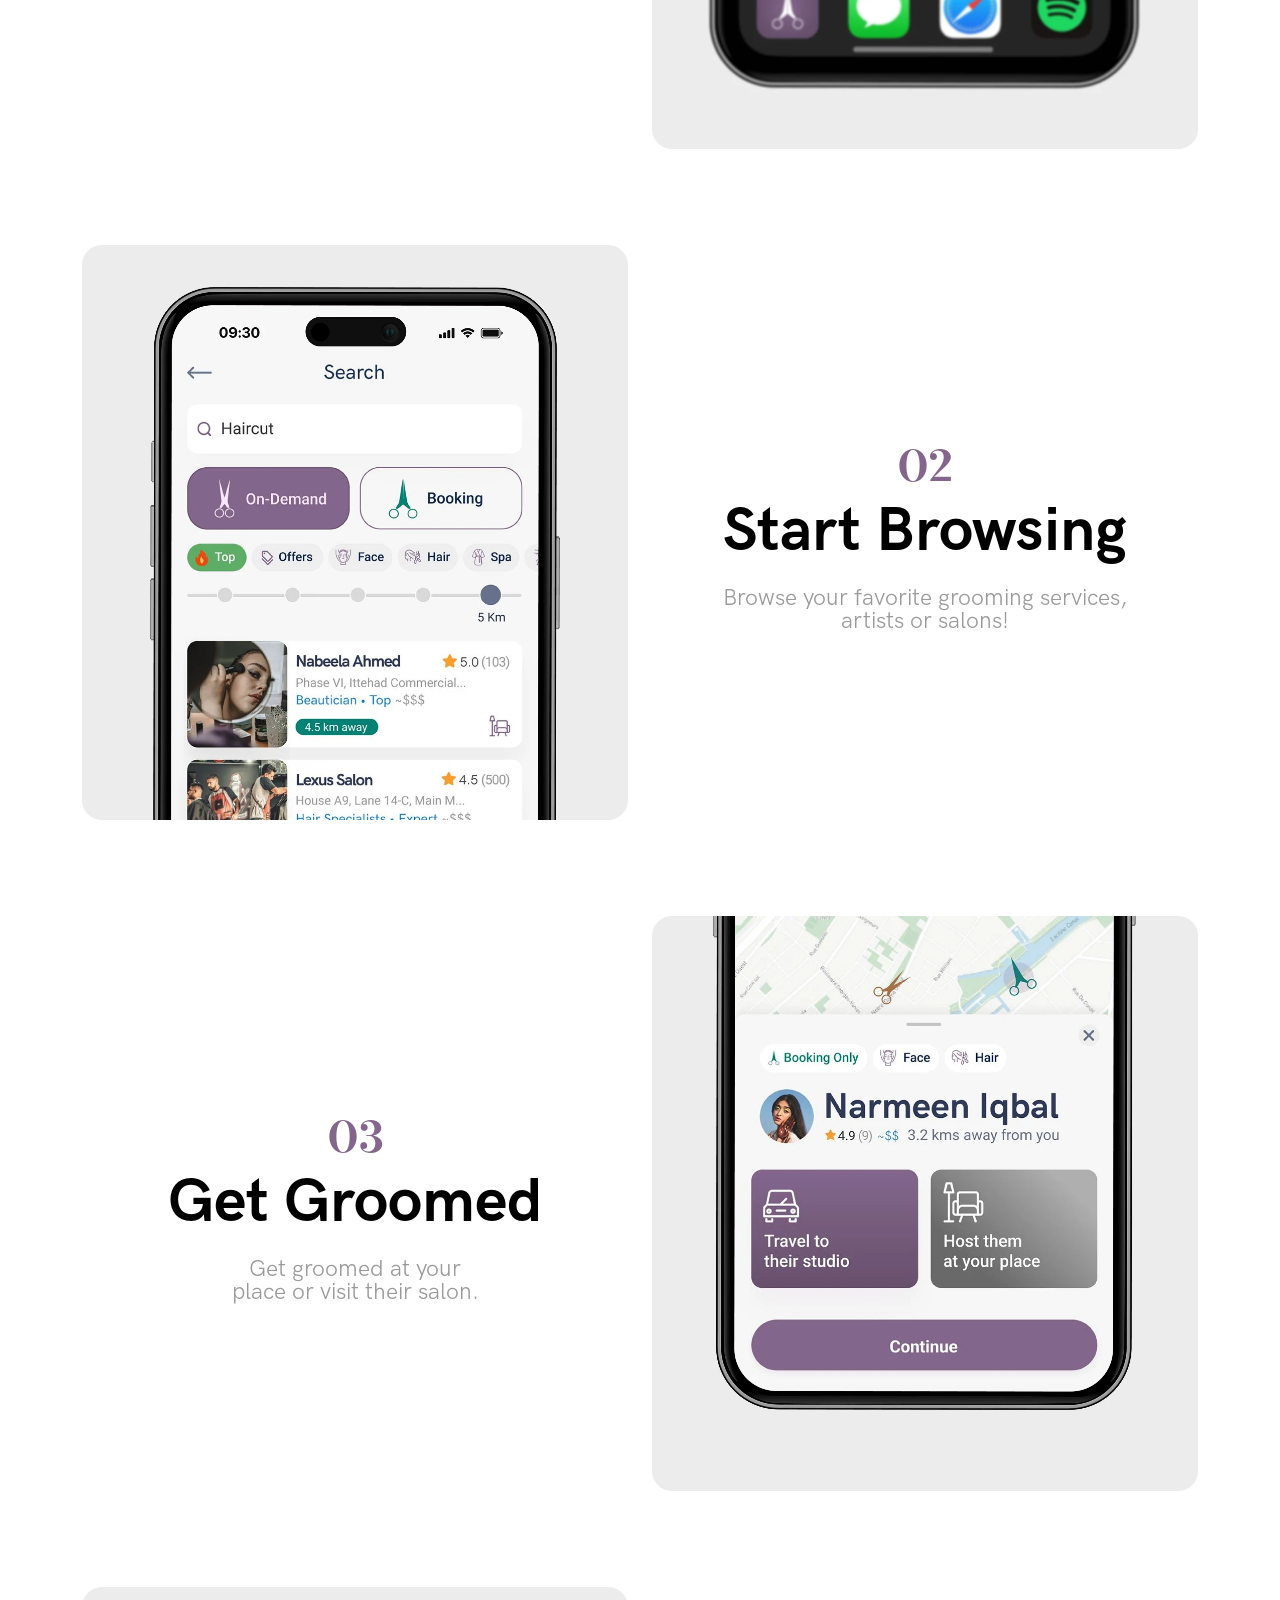
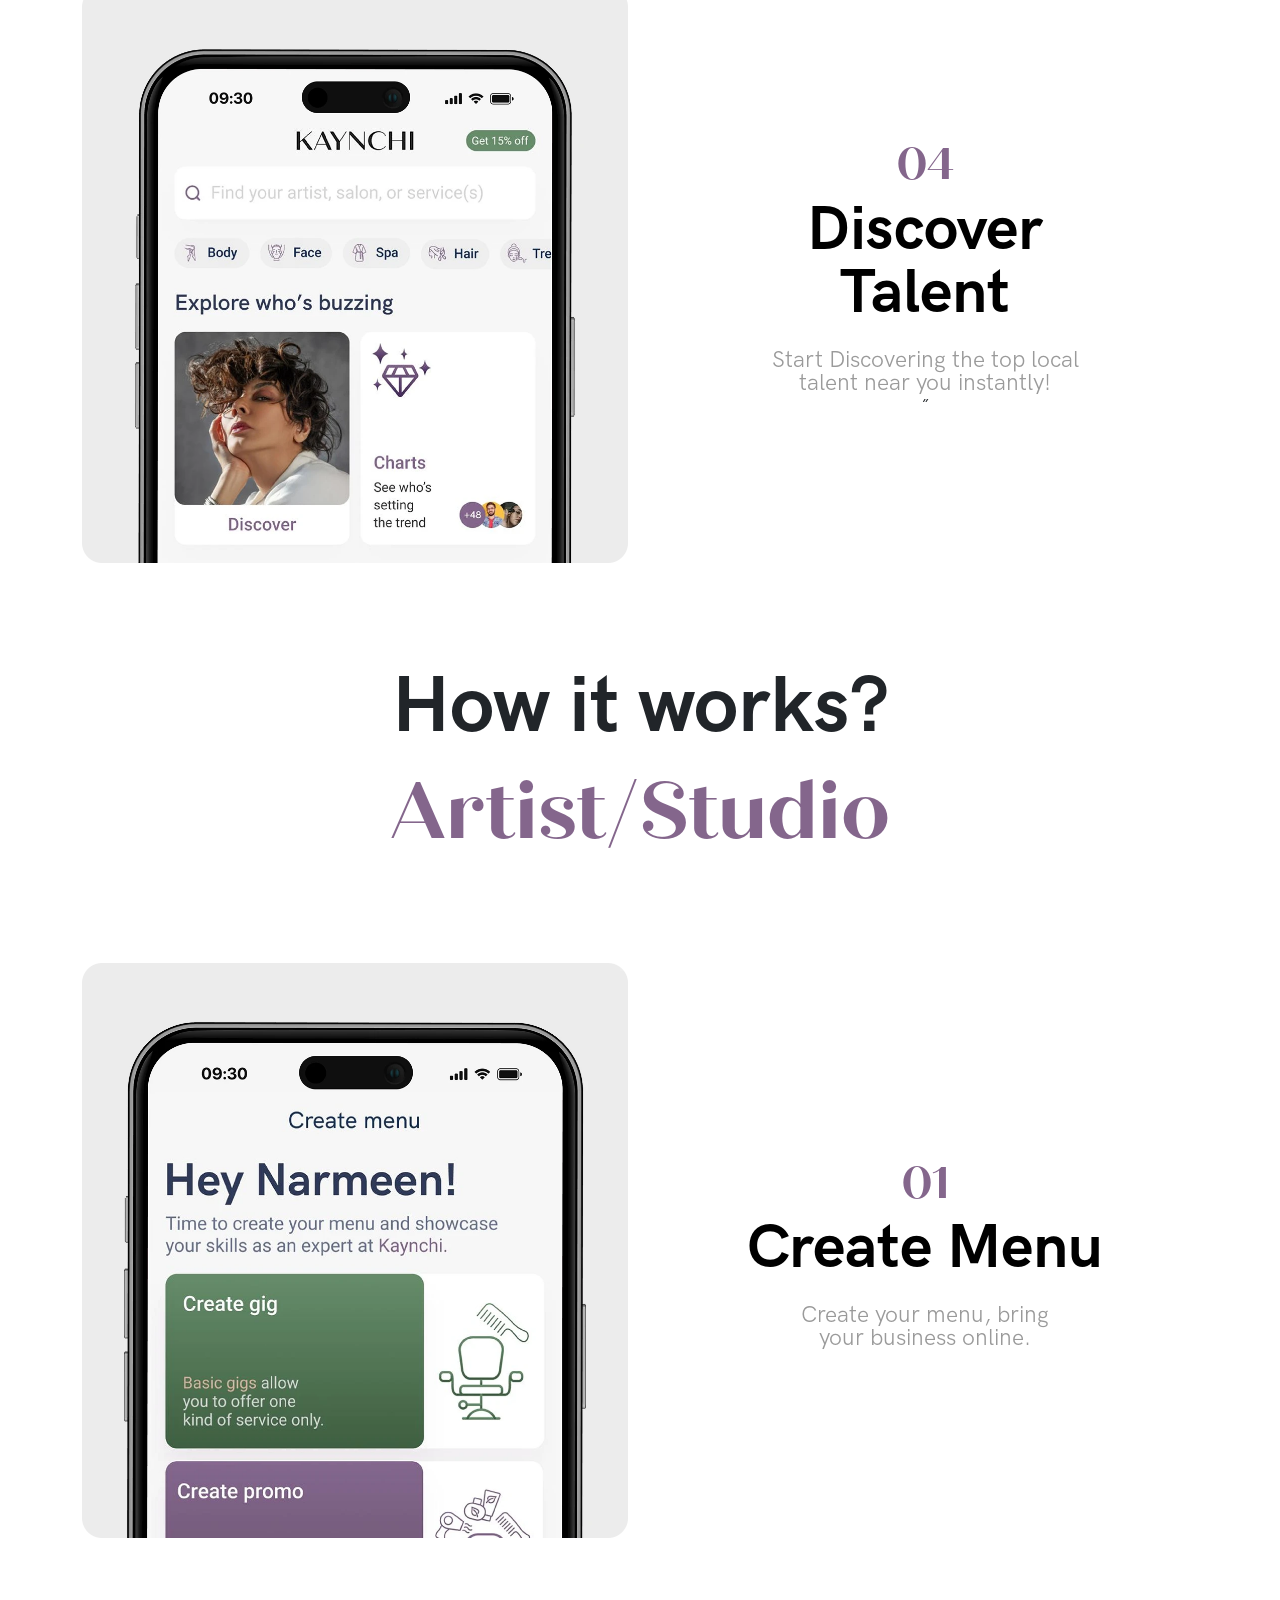
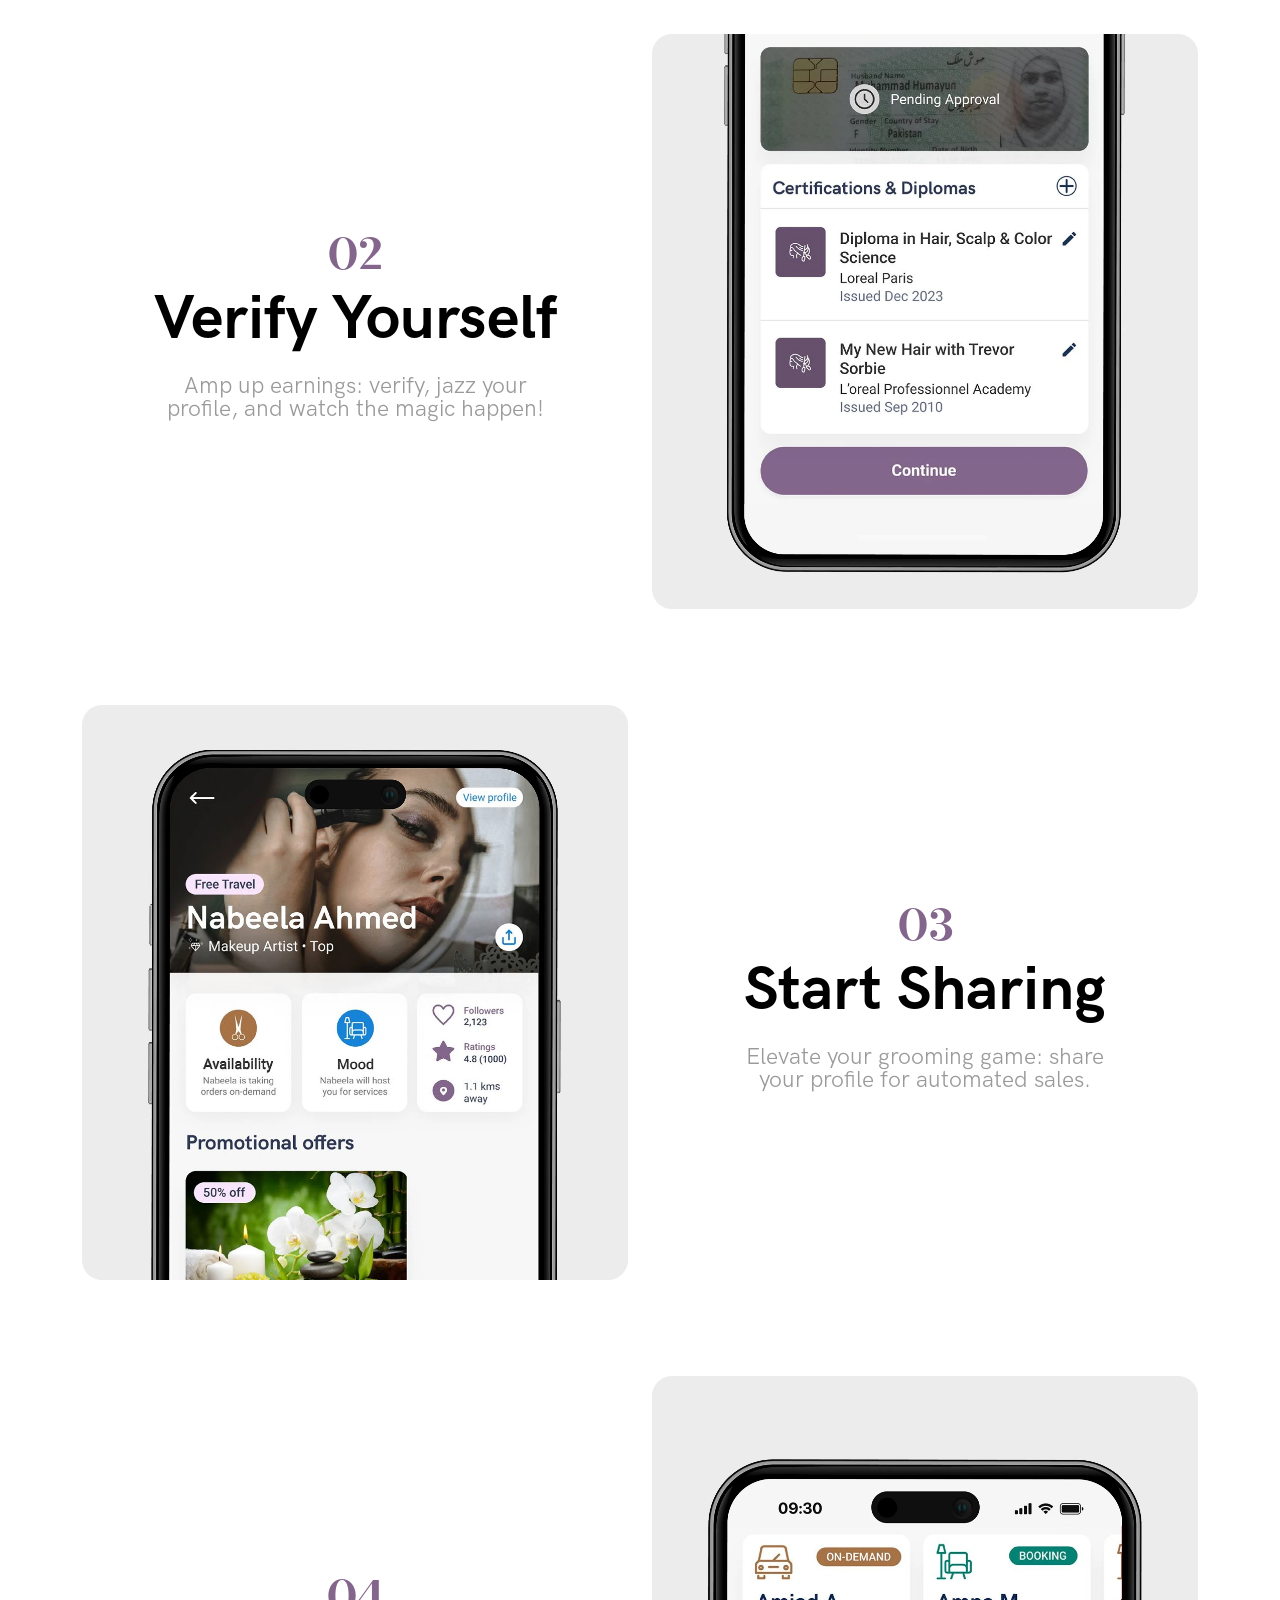
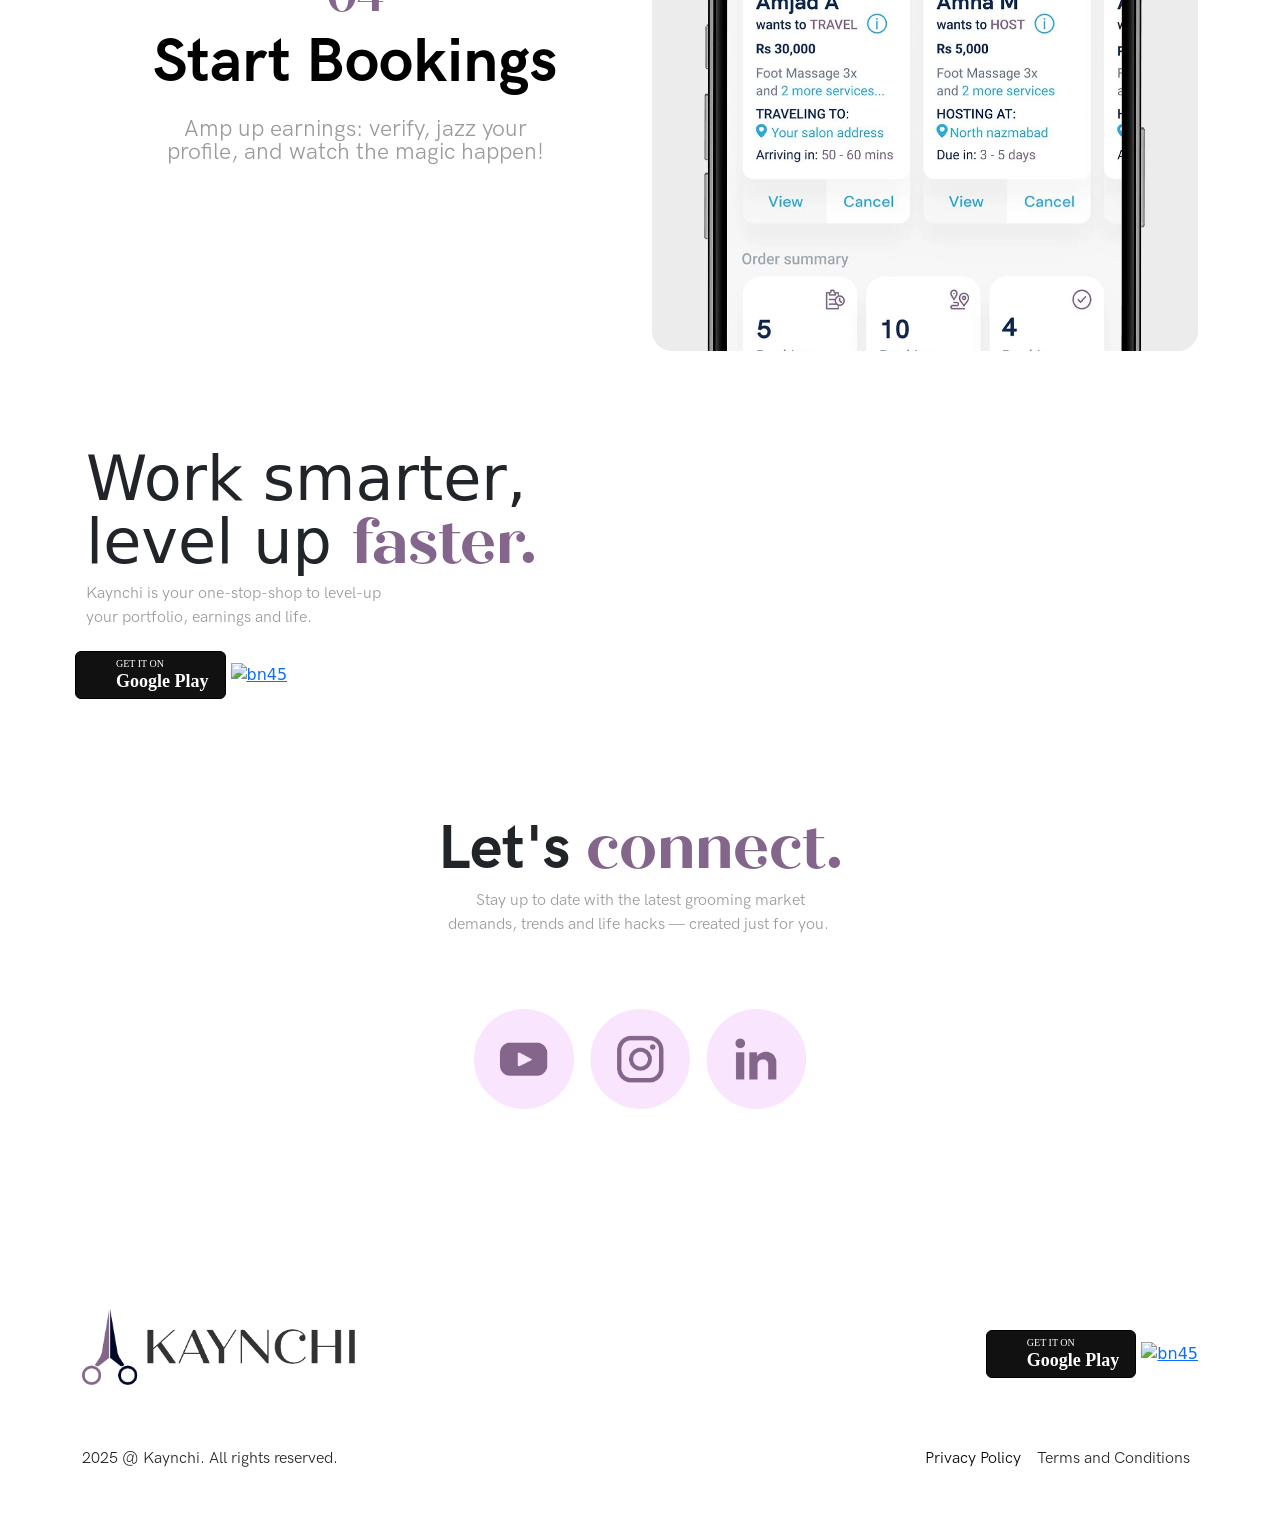
==== commit 4d4b1563: "feat: image compression and mobile responsive" ====
--- a/index.html
+++ b/index.html
@@ -299,7 +299,7 @@
 
         .btn-google:before {
             content: "";
-            background-image: url(https://4.bp.blogspot.com/-52U3eP2JDM4/WSkIT1vbUxI/AAAAAAAArQA/iF1BeARv2To-2FGQU7V6UbNPivuv_lccACLcB/s30/nexus2cee_ic_launcher_play_store_new-1.png);
+            background-image: url(https://4.bp.blogspot.com/-52U3eP2JDM4/WSkIT1vbUxI/AAAAAAAArQA/iF1BeARv2To-2FGQU7V6UbNPivuv_lccACLcB/s30/nexus2cee_ic_launcher_play_store_new-1.webp);
             background-size: cover;
             background-repeat: no-repeat;
             width: 30px;
@@ -318,6 +318,13 @@
             font-size: 10px;
             font-weight: 400;
         }
+
+        .w-19 {
+            width: 19%;
+        }
+        .w-24 {
+            width: 22%;
+        }
     </style>
 </head>
 
@@ -340,10 +347,10 @@
             <div class="row my-md-5 my-3">
                 <div class="col-md-6 col-12 show-sm">
                     <div class="d-flex justify-content-center align-items-center hidden-sm">
-                        <img class="img-fluid" src="/public/images/hero-1.png" alt="" />
+                        <img class="img-fluid" src="/public/images/hero-1.webp" alt="" />
                     </div>
                     <div class="d-flex justify-content-center align-items-center show-sm">
-                        <img class="img-fluid" src="/public/images/hero-1-mobile.png" alt="" />
+                        <img class="img-fluid" src="/public/images/hero-1-mobile.webp" alt="" />
                     </div>
                 </div>
                 <div class="col-md-6 col-12 px-0">
@@ -368,7 +375,7 @@
                 </div>
                 <div class="col-md-6 col-12 hidden-sm">
                     <div class="d-flex justify-content-center align-items-center">
-                        <img class="img-fluid" src="/public/images/hero-1.png" alt="" />
+                        <img class="img-fluid" src="/public/images/hero-1.webp" alt="" />
                     </div>
                 </div>
             </div>
@@ -380,7 +387,7 @@
             <div class="row my-md-5 my-3">
                 <div class="col-md-6 col-12">
                     <div class="d-flex justify-content-center align-items-center">
-                        <img class="img-fluid" src="/public/images/hero-2.png" alt="" />
+                        <img class="img-fluid" src="/public/images/hero-2.webp" alt="" />
                     </div>
                 </div>
                 <div class="col-md-6 col-12 px-0">
@@ -411,25 +418,26 @@
     <!-- Mobile Section -->
     <section data-w-id="b8516317-60b5-e028-d661-10049d6852a3" class="posse_screen_section my-5 py-5">
         <div class="container">
-            <img src="/public/images/artists/1.png" loading="eager" width="228" alt="Kaynchi Artist"
-                class="screen_image_2 hidden-sm" />
-            <img src="/public/images/artists/2.png" loading="eager" width="228" alt="Kaynchi Artist"
-                class="screen_image_3 hidden-sm" />
-            <img src="/public/images/artists/3.png" loading="eager" width="358"
+            <img src="/public/images/artists/1.webp" loading="eager" alt="Kaynchi Artist"
+                class="screen_image_2 hidden-sm  w-19" />
+            <img src="/public/images/artists/2.webp" loading="eager" alt="Kaynchi Artist"
+                class="screen_image_3 hidden-sm  w-19" />
+            <img src="/public/images/artists/3.webp" loading="eager"
                 sizes="(max-width: 479px) 47vw, (max-width: 767px) 37vw, 25vw" alt="Kaynchi Artist"
-                srcset="/public/images/artists/3.png 500w, /public/images/artists/3.png 778w"
-                class="image-9 hidden-sm" />
+                srcset="/public/images/artists/3.webp 500w, /public/images/artists/3.webp 778w"
+                class="image-9 hidden-sm  w-24" />
             <div class="show-sm">
-                <div class="d-flex justify-content-center align-items-center show-sm">
-                    <img src="/public/images/artists/3.png" loading="eager" width="300"
+                <div class="d-flex justify-content-center align-items-center">
+                    <img src="/public/images/artists/3.webp" loading="eager" width="300"
                         sizes="(max-width: 479px) 47vw, (max-width: 767px) 37vw, 25vw" alt="Kaynchi Artist"
-                        srcset="/public/images/artists/3.png 500w, /public/images/artists/3.png 778w" class="image-9" />
-                </div>
-            </div>
-            <img src="/public/images/artists/4.png" loading="eager" width="228" alt="Kaynchi Artist"
-                class="screen_image_4 hidden-sm" />
-            <img src="/public/images/artists/5.png" loading="eager" width="228" alt="Kaynchi Artist"
-                class="screen_image_5 hidden-sm" />
+                        srcset="/public/images/artists/3.webp 500w, /public/images/artists/3.webp 778w"
+                        class="image-9" />
+                </div>
+            </div>
+            <img src="/public/images/artists/4.webp" loading="eager" alt="Kaynchi Artist"
+                class="screen_image_4 hidden-sm w-19" />
+            <img src="/public/images/artists/5.webp" loading="eager" alt="Kaynchi Artist"
+                class="screen_image_5 hidden-sm w-19" />
         </div>
     </section>
     <!-- Card Section -->
@@ -465,7 +473,7 @@
                         </div>
                         <div class="col-md-6 col-12">
                             <div class="d-flex justify-content-center align-items-center">
-                                <img class="my-3 img-fluid" src="/public/images/card-1.png" alt="" />
+                                <img class="my-3 img-fluid" src="/public/images/card-1.webp" alt="" />
                             </div>
                         </div>
                     </div>
@@ -482,7 +490,7 @@
                                     or can create <br /> full <span class="quiche-regular">fledged grooming
                                         studio.</span>
                                 </h1>
-                                <h2 class="text-white hk-bold show-sm">
+                                <h2 class="text-white hk-bold show-sm mt-5">
                                     Salons can join in
                                     <span class="quiche-regular">multiple<br /> freelancers</span>
                                     or can create <br /> full <span class="quiche-regular">fledged grooming
@@ -493,7 +501,7 @@
                         </div>
                         <div class="col-md-6 col-12">
                             <div class="d-flex">
-                                <img class="mb-5 img-fluid" src="/public/images/card-2.png" alt="" />
+                                <img class="mb-5 img-fluid" src="/public/images/card-2.webp" alt="" />
                             </div>
                         </div>
                     </div>
@@ -509,7 +517,7 @@
                                     <br /><span class="quiche-regular">digital!</span>
                                     Less admin,<br /> more earning.
                                 </h1>
-                                <h2 class="text-white hk-bold show-sm">
+                                <h2 class="text-white hk-bold show-sm mt-5">
                                     All grooming is now
                                     <br /><span class="quiche-regular">digital!</span>
                                     Less admin,<br /> more earning.
@@ -519,7 +527,7 @@
                         </div>
                         <div class="col-md-6 col-12">
                             <div class="d-flex justify-content-center align-items-center">
-                                <img class="my-3 img-fluid" src="/public/images/card-3.png" alt="" />
+                                <img class="my-3 img-fluid" src="/public/images/card-3.webp" alt="" />
                             </div>
                         </div>
                     </div>
@@ -539,7 +547,7 @@
             <div class="row my-md-5 my-3">
                 <div class="col-md-6 col-12 my-5 show-sm">
                     <div class="d-flex justify-content-end align-items-center">
-                        <img class="img-fluid" src="/public/images/how-it-works/consumer/1.png" alt="" />
+                        <img class="img-fluid" src="/public/images/how-it-works/consumer/1.webp" alt="" />
                     </div>
                 </div>
                 <div class="col-md-6 col-12 my-5">
@@ -557,12 +565,12 @@
                 </div>
                 <div class="col-md-6 col-12 my-5 hidden-sm">
                     <div class="d-flex justify-content-end align-items-center">
-                        <img class="img-fluid" src="/public/images/how-it-works/consumer/1.png" alt="" />
+                        <img class="img-fluid" src="/public/images/how-it-works/consumer/1.webp" alt="" />
                     </div>
                 </div>
                 <div class="col-md-6 col-12 my-5">
                     <div class="d-flex justify-content-start align-items-center">
-                        <img class="img-fluid" src="/public/images/how-it-works/consumer/2.png" alt="" />
+                        <img class="img-fluid" src="/public/images/how-it-works/consumer/2.webp" alt="" />
                     </div>
                 </div>
                 <div class="col-md-6 col-12 my-5">
@@ -583,7 +591,7 @@
                 </div>
                 <div class="col-md-6 col-12 my-5 show-sm">
                     <div class="d-flex justify-content-end align-items-center">
-                        <img class="img-fluid" src="/public/images/how-it-works/consumer/3.png" alt="" />
+                        <img class="img-fluid" src="/public/images/how-it-works/consumer/3.webp" alt="" />
                     </div>
                 </div>
                 <div class="col-md-6 col-12 my-5">
@@ -601,12 +609,12 @@
                 </div>
                 <div class="col-md-6 col-12 my-5 hidden-sm">
                     <div class="d-flex justify-content-end align-items-center">
-                        <img class="img-fluid" src="/public/images/how-it-works/consumer/3.png" alt="" />
+                        <img class="img-fluid" src="/public/images/how-it-works/consumer/3.webp" alt="" />
                     </div>
                 </div>
                 <div class="col-md-6 col-12 my-5">
                     <div class="d-flex justify-content-start align-items-center">
-                        <img class="img-fluid" src="/public/images/how-it-works/consumer/4.png" alt="" />
+                        <img class="img-fluid" src="/public/images/how-it-works/consumer/4.webp" alt="" />
                     </div>
                 </div>
                 <div class="col-md-6 col-12 my-5">
@@ -638,7 +646,7 @@
             <div class="row my-md-5 my-3">
                 <div class="col-md-6 col-12 my-5">
                     <div class="d-flex justify-content-start align-items-end">
-                        <img class="img-fluid" src="/public/images/how-it-works/artist/1.png" alt="" />
+                        <img class="img-fluid" src="/public/images/how-it-works/artist/1.webp" alt="" />
                     </div>
                 </div>
                 <div class="col-md-6 col-12 my-5">
@@ -657,7 +665,7 @@
                 </div>
                 <div class="col-md-6 col-12 my-5 show-sm">
                     <div class="d-flex justify-content-end align-items-center">
-                        <img class="img-fluid" src="/public/images/how-it-works/artist/2.png" alt="" />
+                        <img class="img-fluid" src="/public/images/how-it-works/artist/2.webp" alt="" />
                     </div>
                 </div>
                 <div class="col-md-6 col-12 my-5">
@@ -677,12 +685,12 @@
                 </div>
                 <div class="col-md-6 col-12 my-5 hidden-sm">
                     <div class="d-flex justify-content-end align-items-center">
-                        <img class="img-fluid" src="/public/images/how-it-works/artist/2.png" alt="" />
+                        <img class="img-fluid" src="/public/images/how-it-works/artist/2.webp" alt="" />
                     </div>
                 </div>
                 <div class="col-md-6 col-12 my-5">
                     <div class="d-flex justify-content-start align-items-center">
-                        <img class="img-fluid" src="/public/images/how-it-works/artist/3.png" alt="" />
+                        <img class="img-fluid" src="/public/images/how-it-works/artist/3.webp" alt="" />
                     </div>
                 </div>
                 <div class="col-md-6 col-12 my-5">
@@ -702,7 +710,7 @@
                 </div>
                 <div class="col-md-6 col-12 my-5 show-sm">
                     <div class="d-flex justify-content-end align-items-center">
-                        <img class="img-fluid" src="/public/images/how-it-works/artist/4.png" alt="" />
+                        <img class="img-fluid" src="/public/images/how-it-works/artist/4.webp" alt="" />
                     </div>
                 </div>
                 <div class="col-md-6 col-12 my-5">
@@ -722,7 +730,7 @@
                 </div>
                 <div class="col-md-6 col-12 my-5 hidden-sm">
                     <div class="d-flex justify-content-end align-items-center">
-                        <img class="img-fluid" src="/public/images/how-it-works/artist/4.png" alt="" />
+                        <img class="img-fluid" src="/public/images/how-it-works/artist/4.webp" alt="" />
                     </div>
                 </div>
             </div>
@@ -734,7 +742,7 @@
             <div class="row my-md-5 my-3">
                 <div class="col-md-6 col-12 show-sm">
                     <div class="d-flex justify-content-center align-items-center">
-                        <img class="img-fluid my-3" src="/public/images/work-smarter.png" alt="" />
+                        <img class="img-fluid my-3" src="/public/images/work-smarter.webp" alt="" />
                     </div>
                 </div>
                 <div class="col-md-6 col-12 px-0">
@@ -755,7 +763,7 @@
                 </div>
                 <div class="col-md-6 col-12 hidden-sm">
                     <div class="d-flex justify-content-center align-items-center">
-                        <img class="img-fluid" src="/public/images/work-smarter.png" alt="" />
+                        <img class="img-fluid" src="/public/images/work-smarter.webp" alt="" />
                     </div>
                 </div>
             </div>
@@ -772,11 +780,11 @@
                     for you. 
                 </span>
                 <div class="d-flex justify-content-center align-items-center flex-wrap my-5">
-                    <img src="/public/icons/youtube.png" width="100" class="img-fluid m-2" alt="youtube" />
-                    <img src="/public/icons/instagram.png" width="100" class="img-fluid m-2" alt="instagram" />
-                    <!-- <img src="/public/icons/facebook.png" width="100" class="img-fluid m-2" alt="facebook" />
-                    <img src="/public/icons/tiktok.png" width="100" class="img-fluid m-2" alt="tiktok" /> -->
-                    <img src="/public/icons/linkedin.png" width="100" class="img-fluid m-2" alt="linkedin" />
+                    <img src="/public/icons/youtube.webp" width="100" class="img-fluid m-2" alt="youtube" />
+                    <img src="/public/icons/instagram.webp" width="100" class="img-fluid m-2" alt="instagram" />
+                    <!-- <img src="/public/icons/facebook.webp" width="100" class="img-fluid m-2" alt="facebook" />
+                    <img src="/public/icons/tiktok.webp" width="100" class="img-fluid m-2" alt="tiktok" /> -->
+                    <img src="/public/icons/linkedin.webp" width="100" class="img-fluid m-2" alt="linkedin" />
                 </div>
             </div>
         </div>
@@ -786,7 +794,7 @@
         <div class="container">
             <div class="row py-5">
                 <div class="col-lg-6 col-12">
-                    <img class="w-50" width="" src="/public/images/footer-logo.png" alt="" />
+                    <img class="w-50" width="" src="/public/images/footer-logo.webp" alt="" />
                 </div>
                 <div class="col-lg-6 col-12">
                     <div class="d-flex align-items-center justify-content-end my-3">
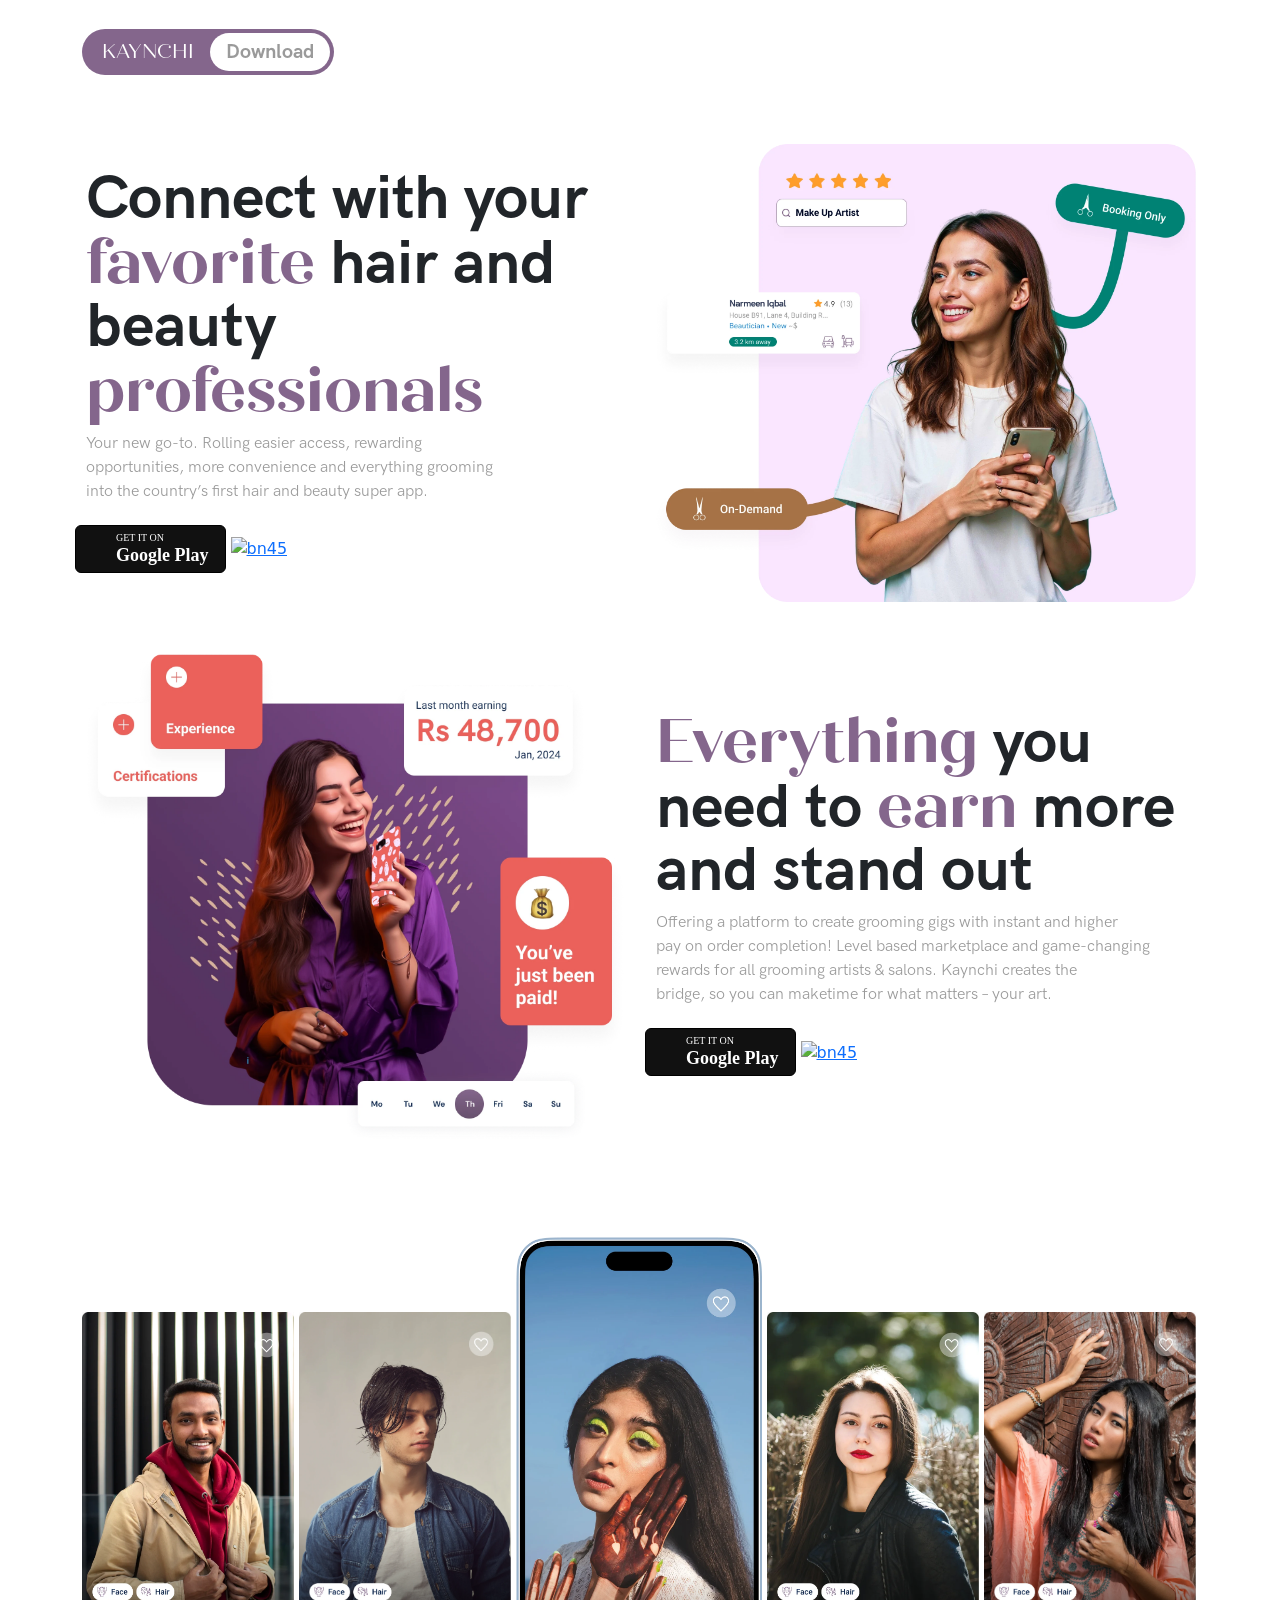
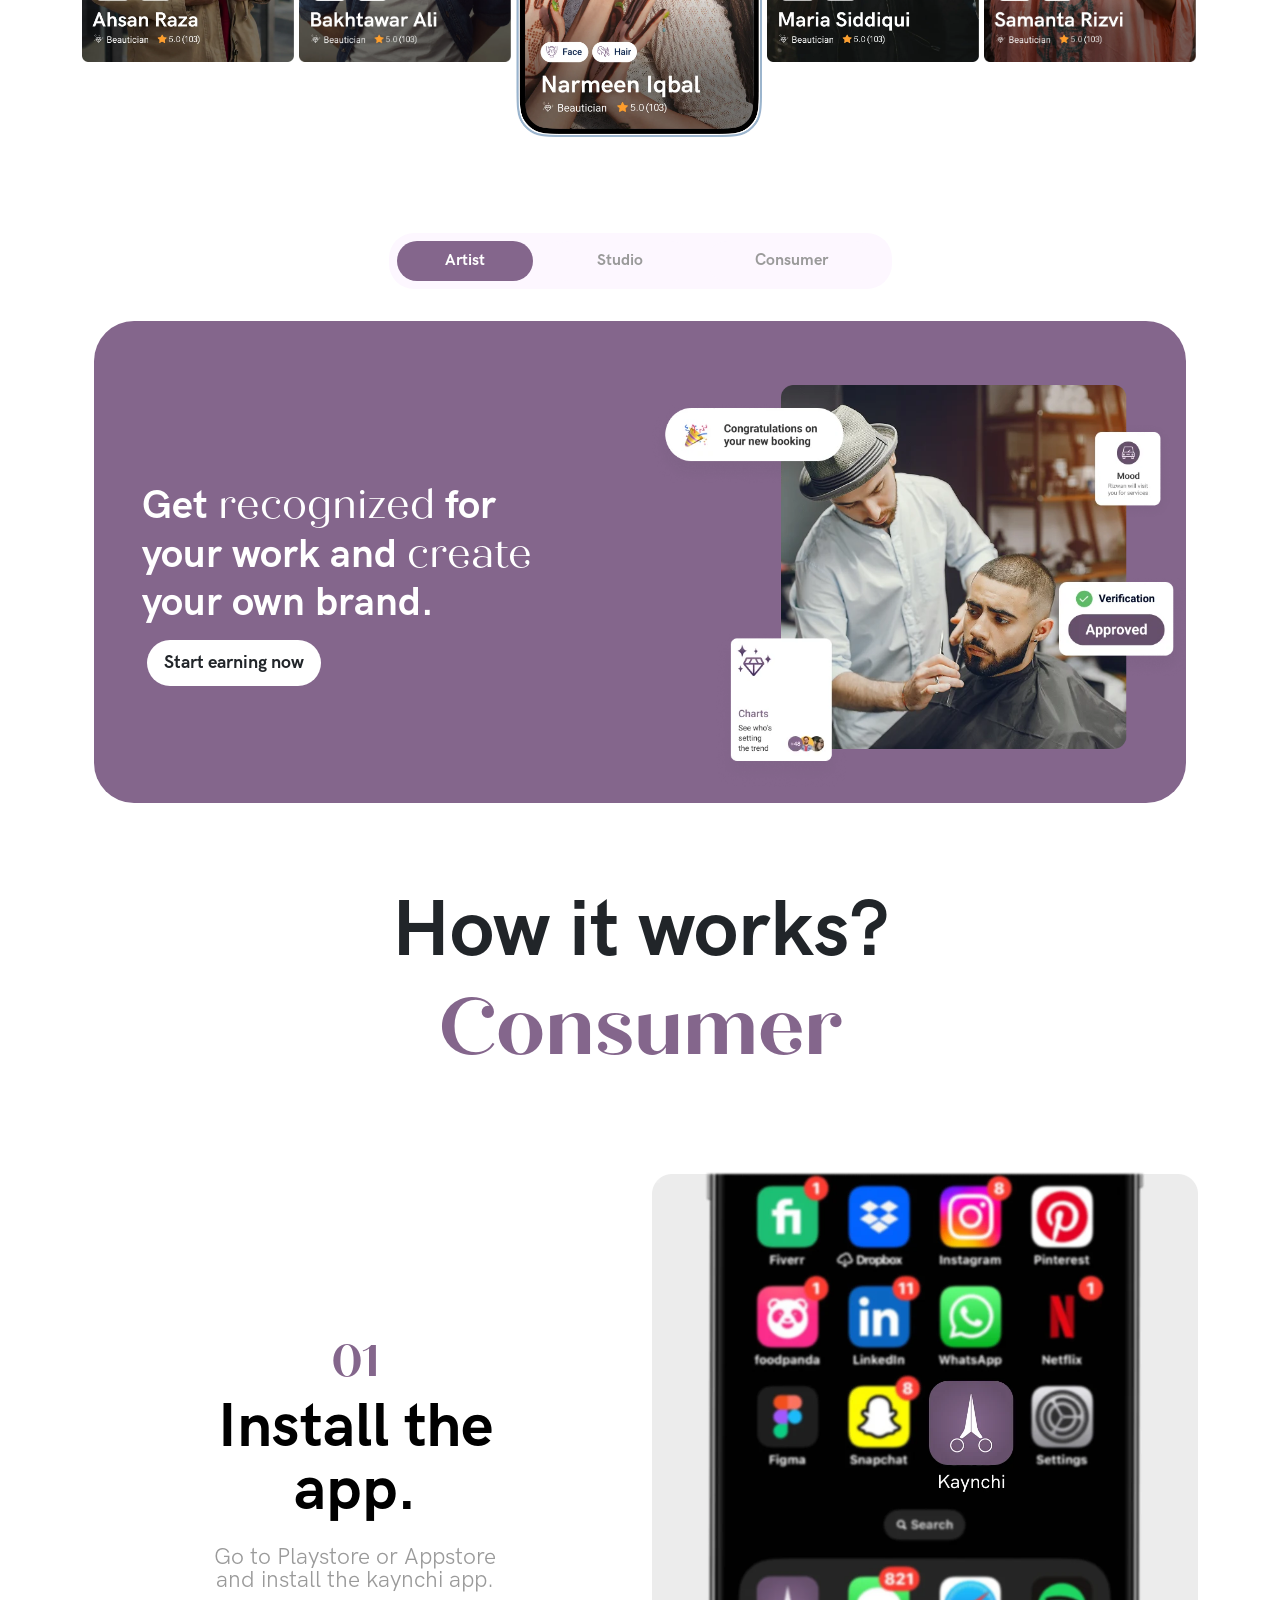
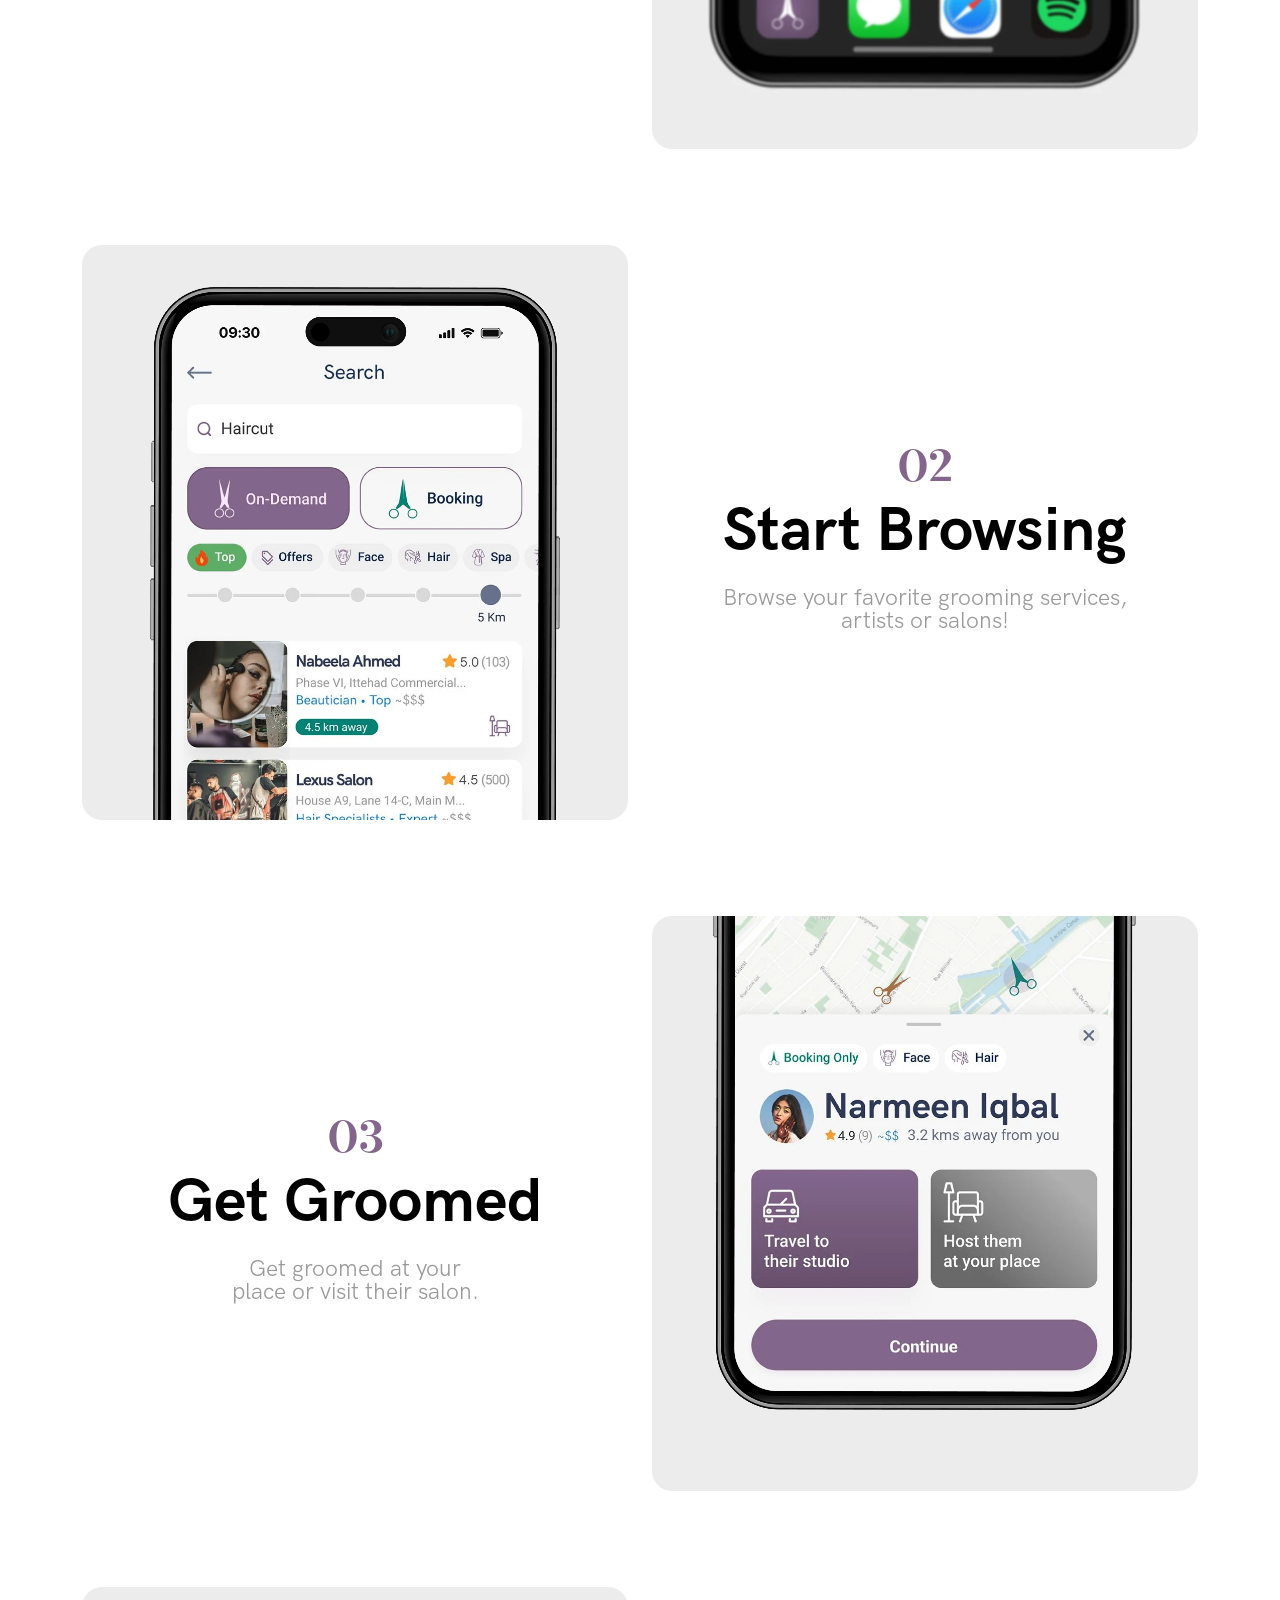
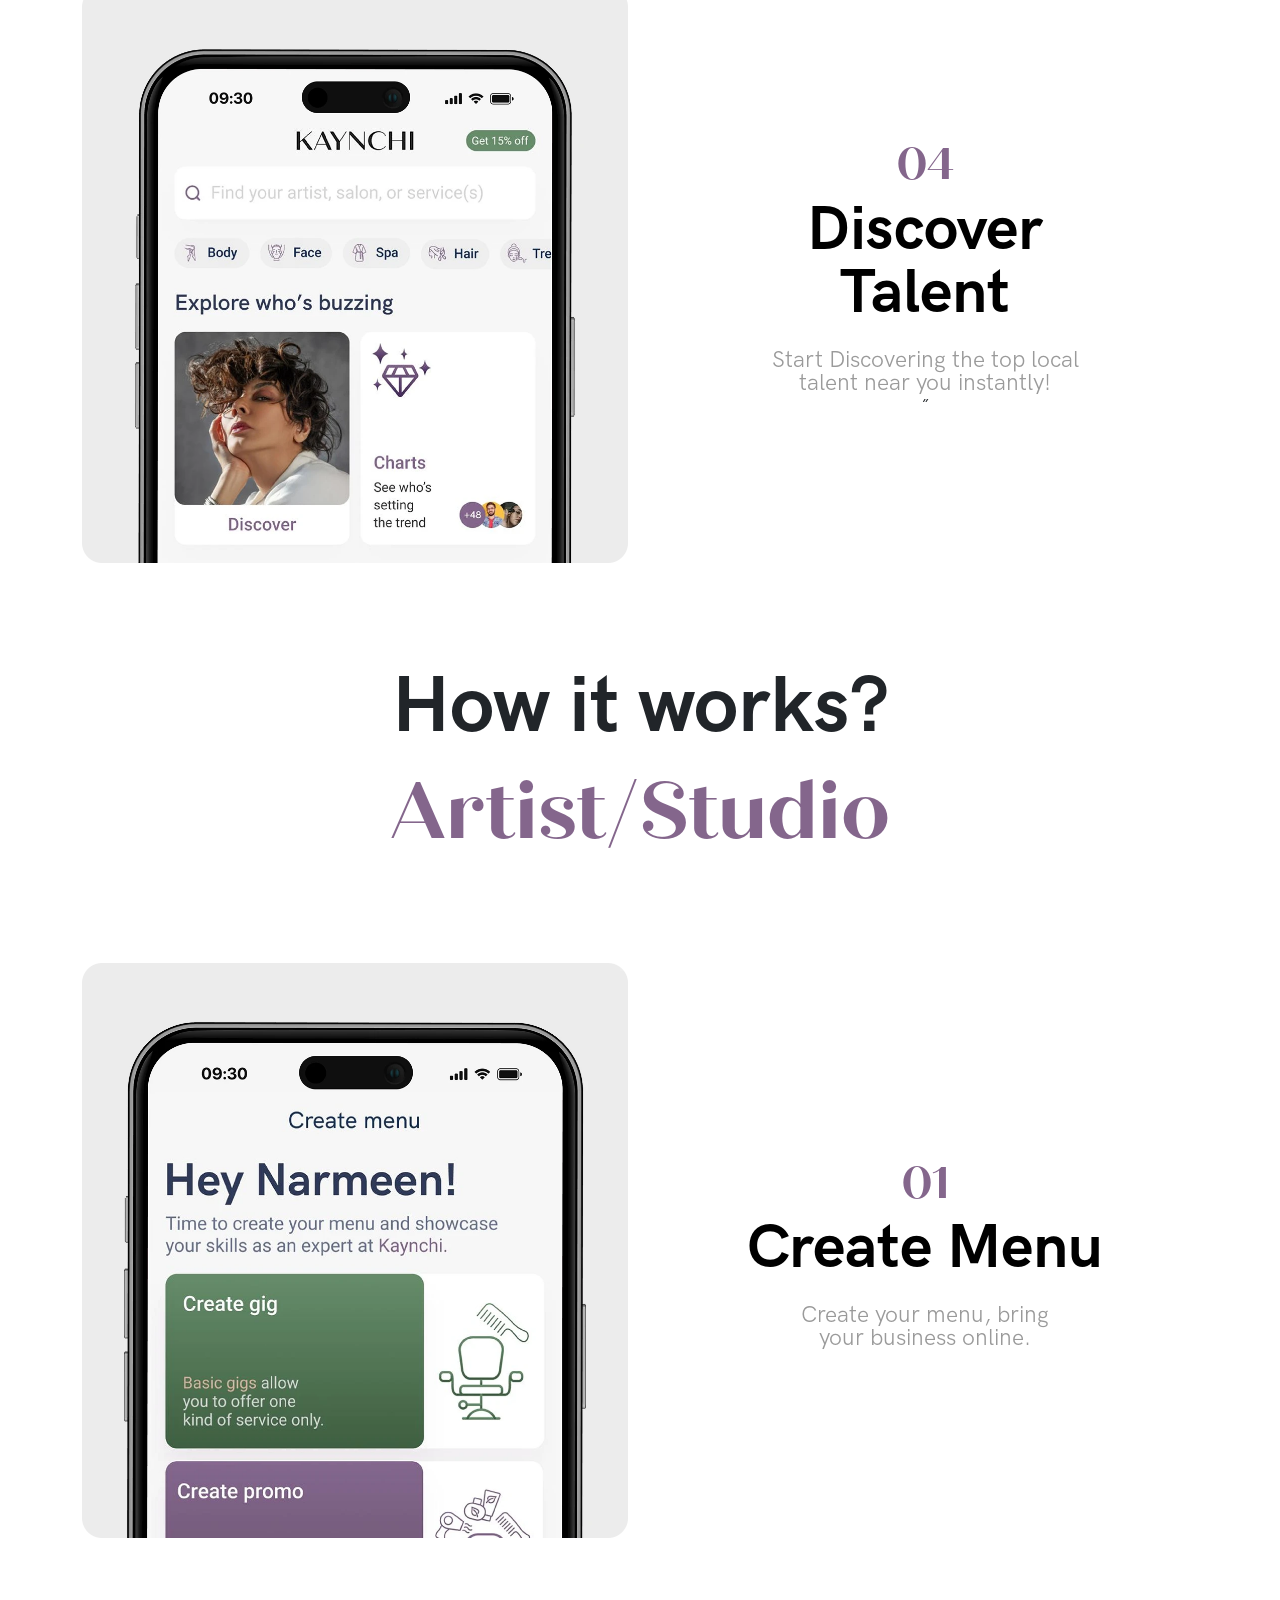
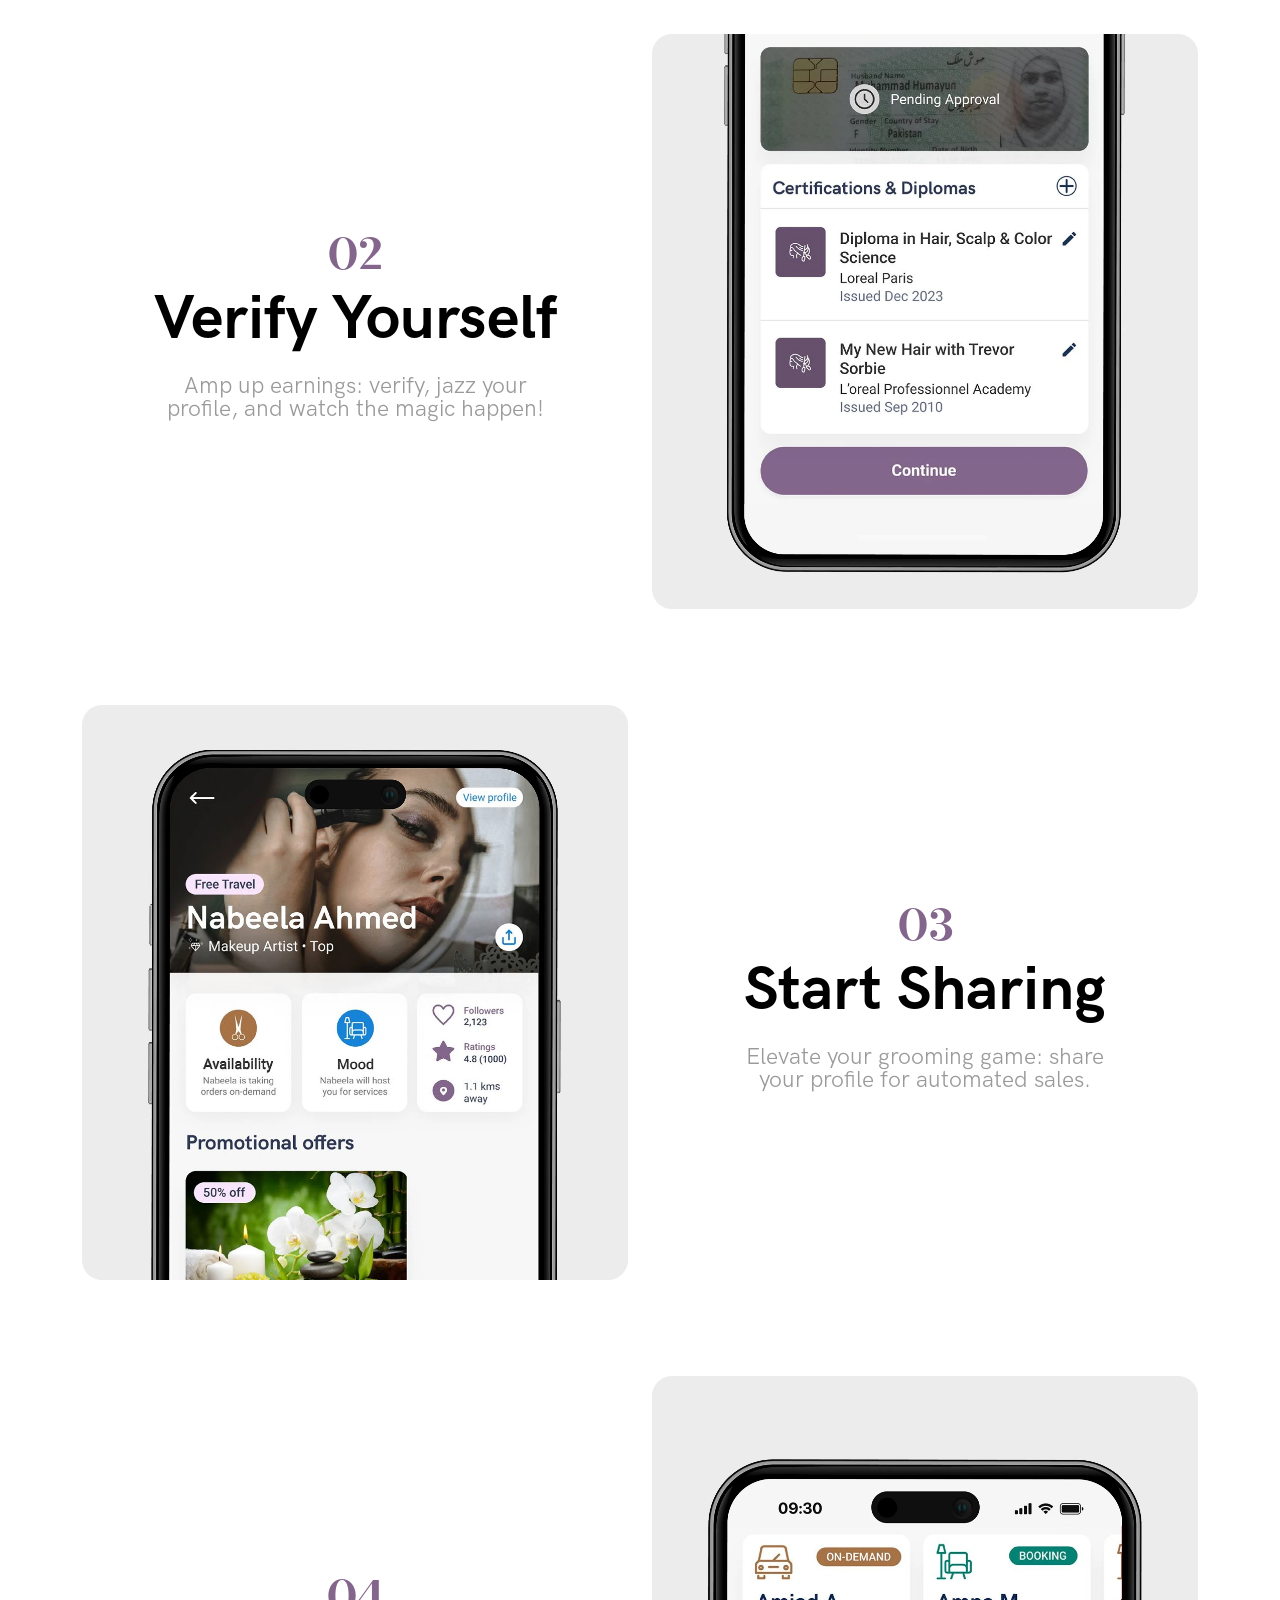
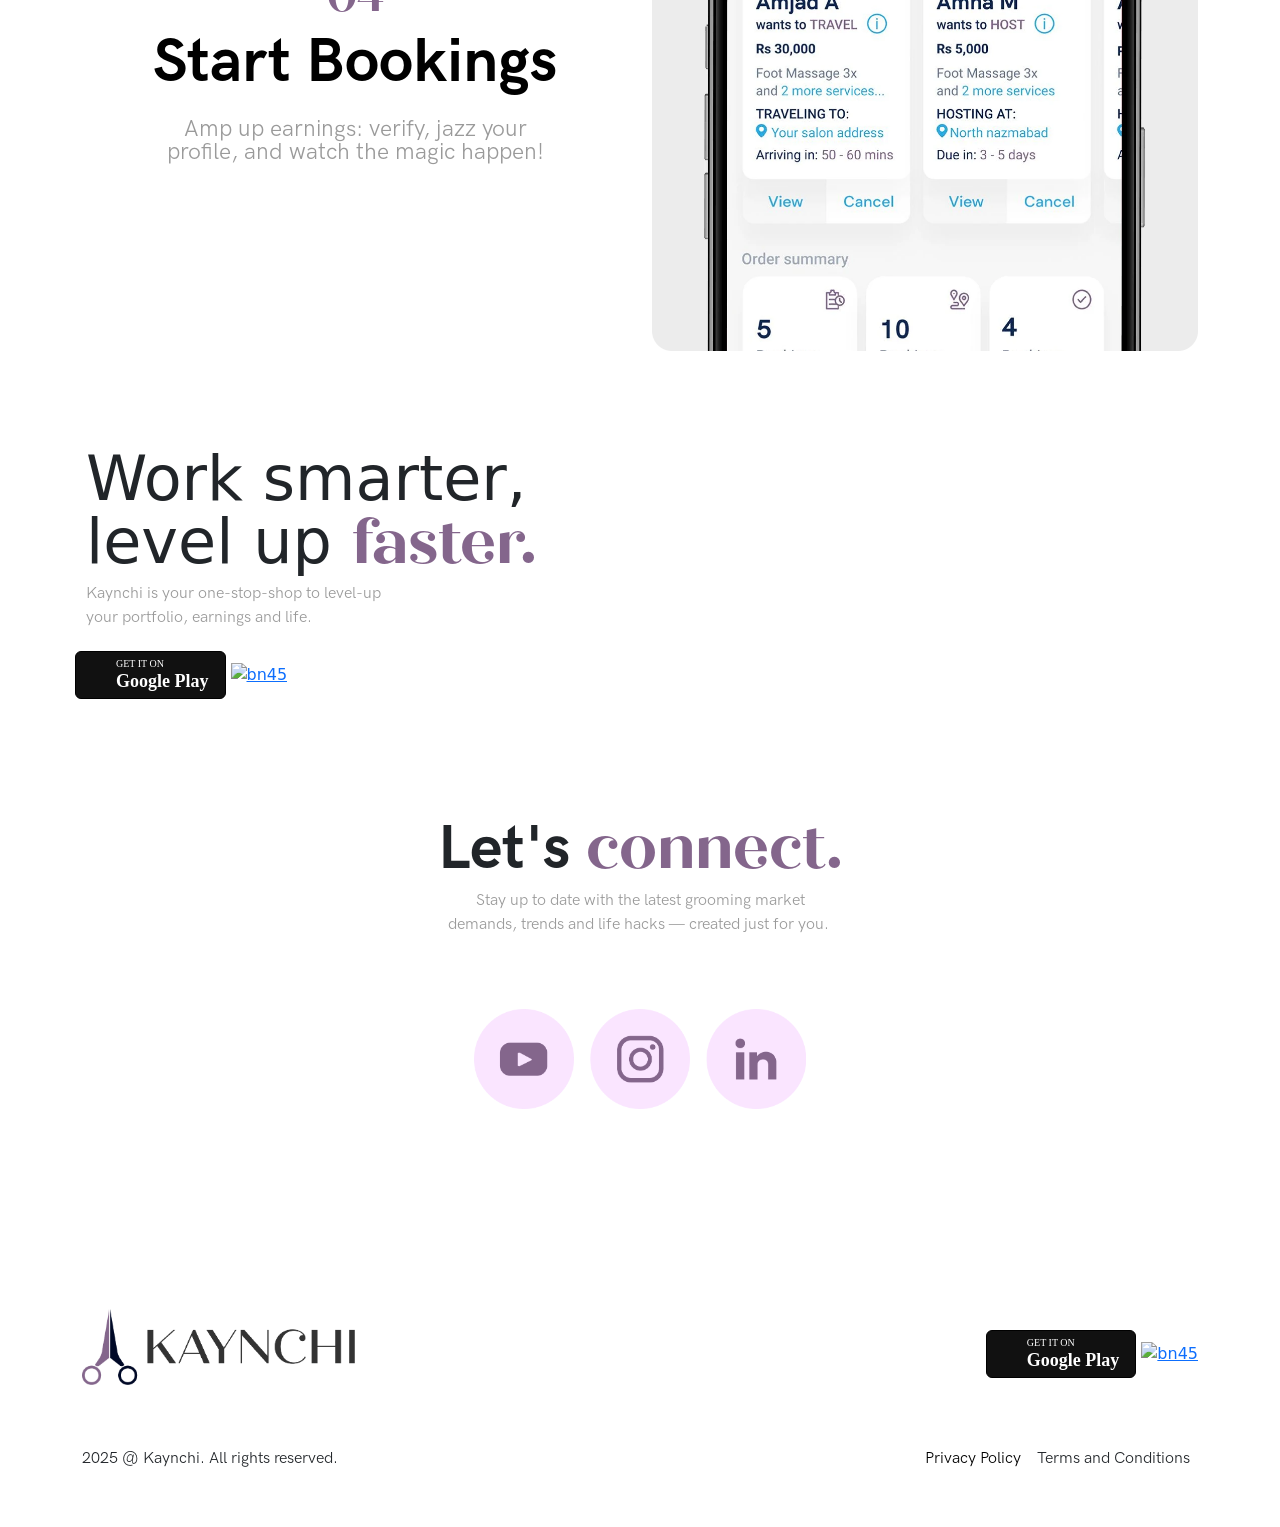
==== commit 21a41f14: "feat: responsive feedback done" ====
--- a/index.html
+++ b/index.html
@@ -190,7 +190,7 @@
             }
 
             .tablinks {
-                width: 96%;
+                /* width: 96%; */
                 margin: 0px 5px;
             }
 
@@ -322,6 +322,7 @@
         .w-19 {
             width: 19%;
         }
+
         .w-24 {
             width: 22%;
         }
@@ -443,13 +444,13 @@
     <!-- Card Section -->
     <section class="my-5">
         <div class="container">
-            <div class="d-flex flex-wrap align-items-center justify-content-center">
+            <div class="d-flex align-items-center justify-content-center">
                 <div class="tab bg-pink p-md-2 p-3">
-                    <button class="tablinks me-2 px-5 py-2 rounded-pill hk-bold active"
+                    <button class="tablinks me-2 px-md-5 py-2 rounded-pill hk-bold active"
                         onclick="openCity(event, 'Artist')">Artist</button>
-                    <button class="tablinks mx-2 px-5 py-2 rounded-pill hk-bold"
+                    <button class="tablinks mx-2 px-md-5 py-2 rounded-pill hk-bold"
                         onclick="openCity(event, 'Studio')">Studio</button>
-                    <button class="tablinks mx-2 px-5 py-2 rounded-pill hk-bold"
+                    <button class="tablinks mx-2 px-md-5 py-2 rounded-pill hk-bold"
                         onclick="openCity(event, 'Consumer')">Consumer</button>
                 </div>
             </div>
@@ -781,7 +782,9 @@
                 </span>
                 <div class="d-flex justify-content-center align-items-center flex-wrap my-5">
                     <img src="/public/icons/youtube.webp" width="100" class="img-fluid m-2" alt="youtube" />
-                    <img src="/public/icons/instagram.webp" width="100" class="img-fluid m-2" alt="instagram" />
+                    <a target="_blank" href="https://www.instagram.com/wearekaynchi/">
+                        <img src="/public/icons/instagram.webp" width="100" class="img-fluid m-2" alt="instagram" />
+                    </a>
                     <!-- <img src="/public/icons/facebook.webp" width="100" class="img-fluid m-2" alt="facebook" />
                     <img src="/public/icons/tiktok.webp" width="100" class="img-fluid m-2" alt="tiktok" /> -->
                     <img src="/public/icons/linkedin.webp" width="100" class="img-fluid m-2" alt="linkedin" />
@@ -794,27 +797,51 @@
         <div class="container">
             <div class="row py-5">
                 <div class="col-lg-6 col-12">
-                    <img class="w-50" width="" src="/public/images/footer-logo.webp" alt="" />
+                    <img class="w-50 hidden-sm" width="" src="/public/images/footer-logo.webp" alt="" />
+                    <div class="show-sm">
+                        <div class="d-flex justify-content-center">
+                            <img class="w-50" width="" src="/public/images/footer-logo.webp" alt="" />
+                        </div>
+                    </div>
                 </div>
                 <div class="col-lg-6 col-12">
-                    <div class="d-flex align-items-center justify-content-end my-3">
-                        <a class="btn btn-google" href="#" title="Google Play">Google Play</a>
-                        <a href="/" tabIndex="0"><img class="bn46"
-                                src="https://developer.apple.com/assets/elements/badges/download-on-the-app-store.svg"
-                                alt="bn45" /></a>
+                    <div class="hidden-sm">
+                        <div class="d-flex align-items-center justify-content-end my-3">
+                            <a class="btn btn-google" href="#" title="Google Play">Google Play</a>
+                            <a href="/" tabIndex="0"><img class="bn46"
+                                    src="https://developer.apple.com/assets/elements/badges/download-on-the-app-store.svg"
+                                    alt="bn45" /></a>
+                        </div>
+                    </div>
+                    <div class="show-sm">
+                        <div class="d-flex align-items-center justify-content-center my-3">
+                            <a class="btn btn-google" href="#" title="Google Play">Google Play</a>
+                            <a href="/" tabIndex="0"><img class="bn46"
+                                    src="https://developer.apple.com/assets/elements/badges/download-on-the-app-store.svg"
+                                    alt="bn45" /></a>
+                        </div>
                     </div>
                 </div>
                 <div class="col-lg-6 col-12">
-                    <div class="mt-5 hk-regular">
+                    <div class="mt-5 hk-regular hidden-sm">
                         2025 @ Kaynchi. All rights reserved.
                     </div>
+                    <div class="mt-2 hk-regular text-center show-sm">
+                        2025 @ Kaynchi. All rights reserved.
+                    </div>
                 </div>
                 <div class="col-lg-6 col-12">
-                    <div class="mt-5 d-flex align-items-center justify-content-end">
+                    <div class="mt-5 d-flex align-items-center justify-content-end hidden-sm">
                         <a target="_blank" href="privacy-policy.html" role="button"
                             class="mx-2 hk-regular text-black text-decoration-none">Privacy Policy</a>
                         <a target="_blank" href="terms-and-conditions.html" role="button"
                             class="mx-2 hk-regular text-dark text-decoration-none">Terms and Conditions</a>
+                    </div>
+                    <div class="mt-2 d-flex align-items-center justify-content-center">
+                        <a target="_blank" href="privacy-policy.html" role="button"
+                            class="mx-2 hk-regular text-black text-decoration-none show-sm">Privacy Policy</a>
+                        <a target="_blank" href="terms-and-conditions.html" role="button"
+                            class="mx-2 hk-regular text-dark text-decoration-none show-sm">Terms and Conditions</a>
                     </div>
                 </div>
             </div>
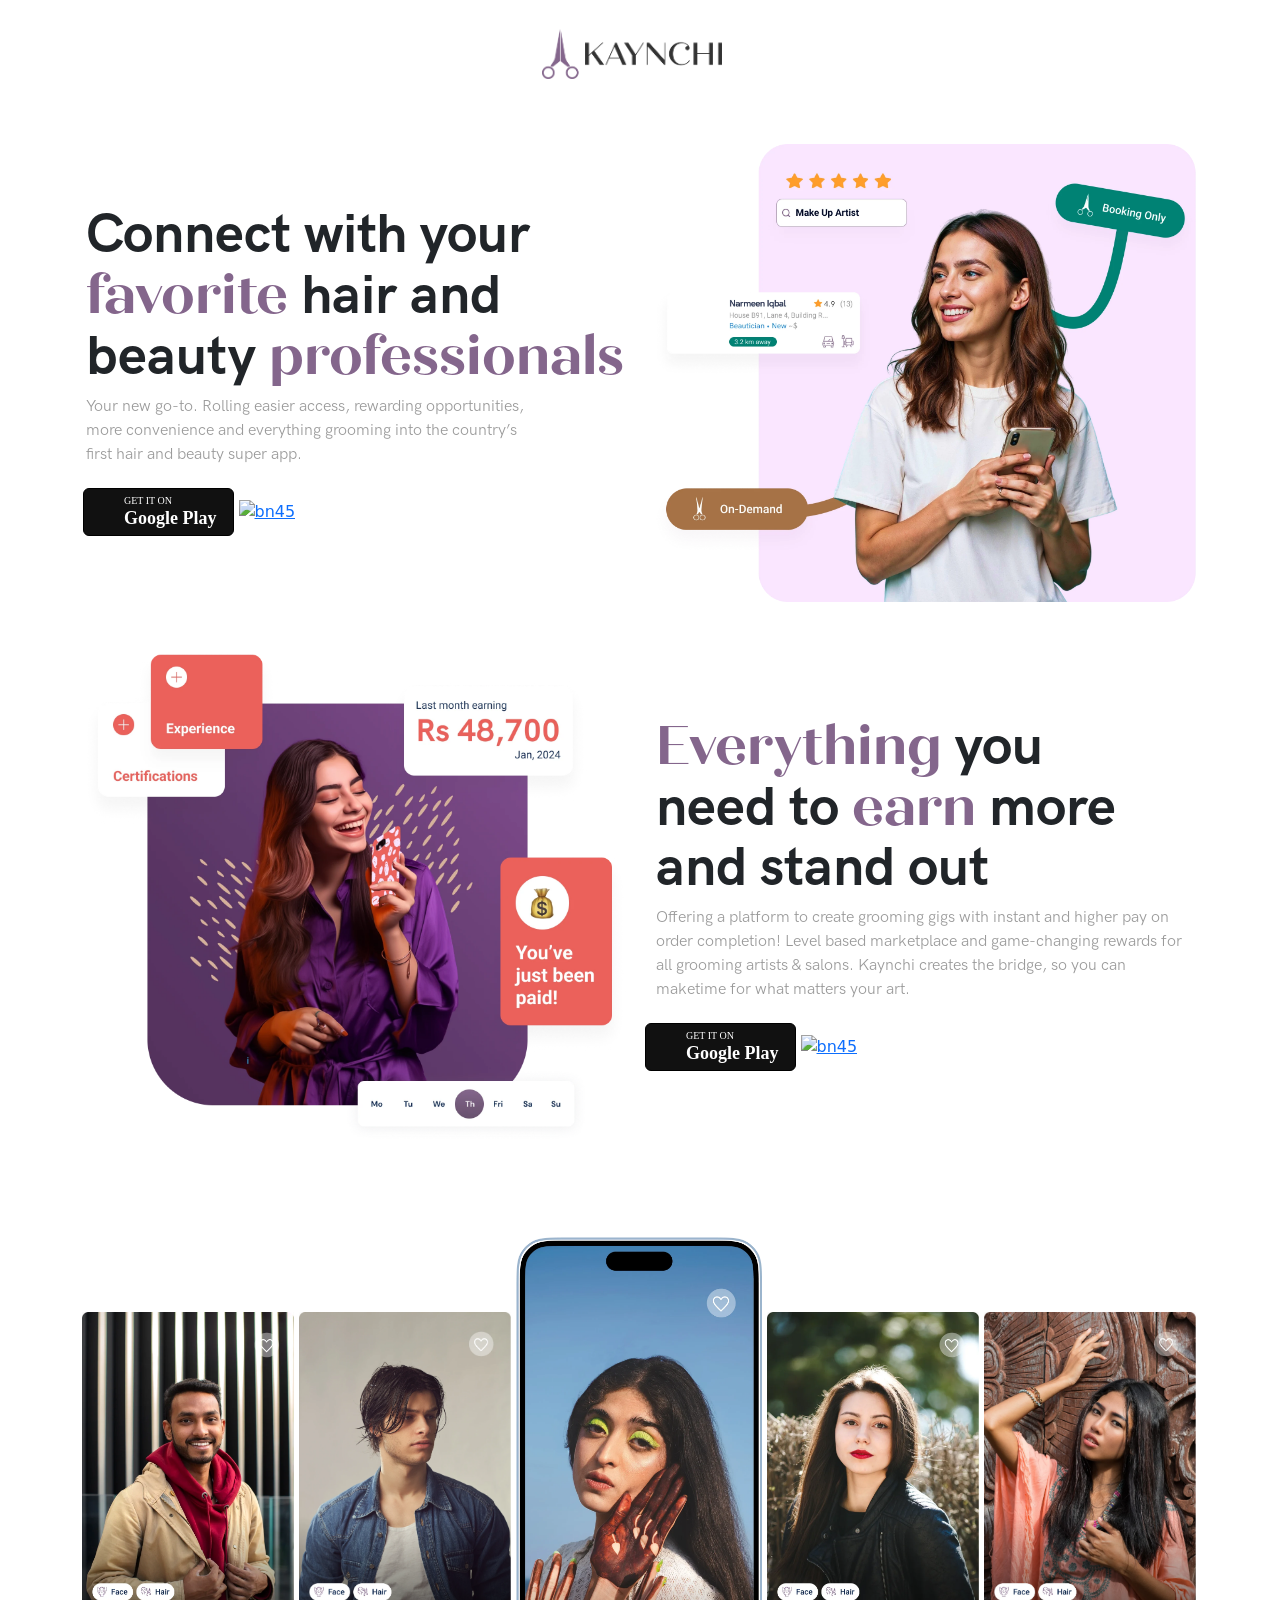
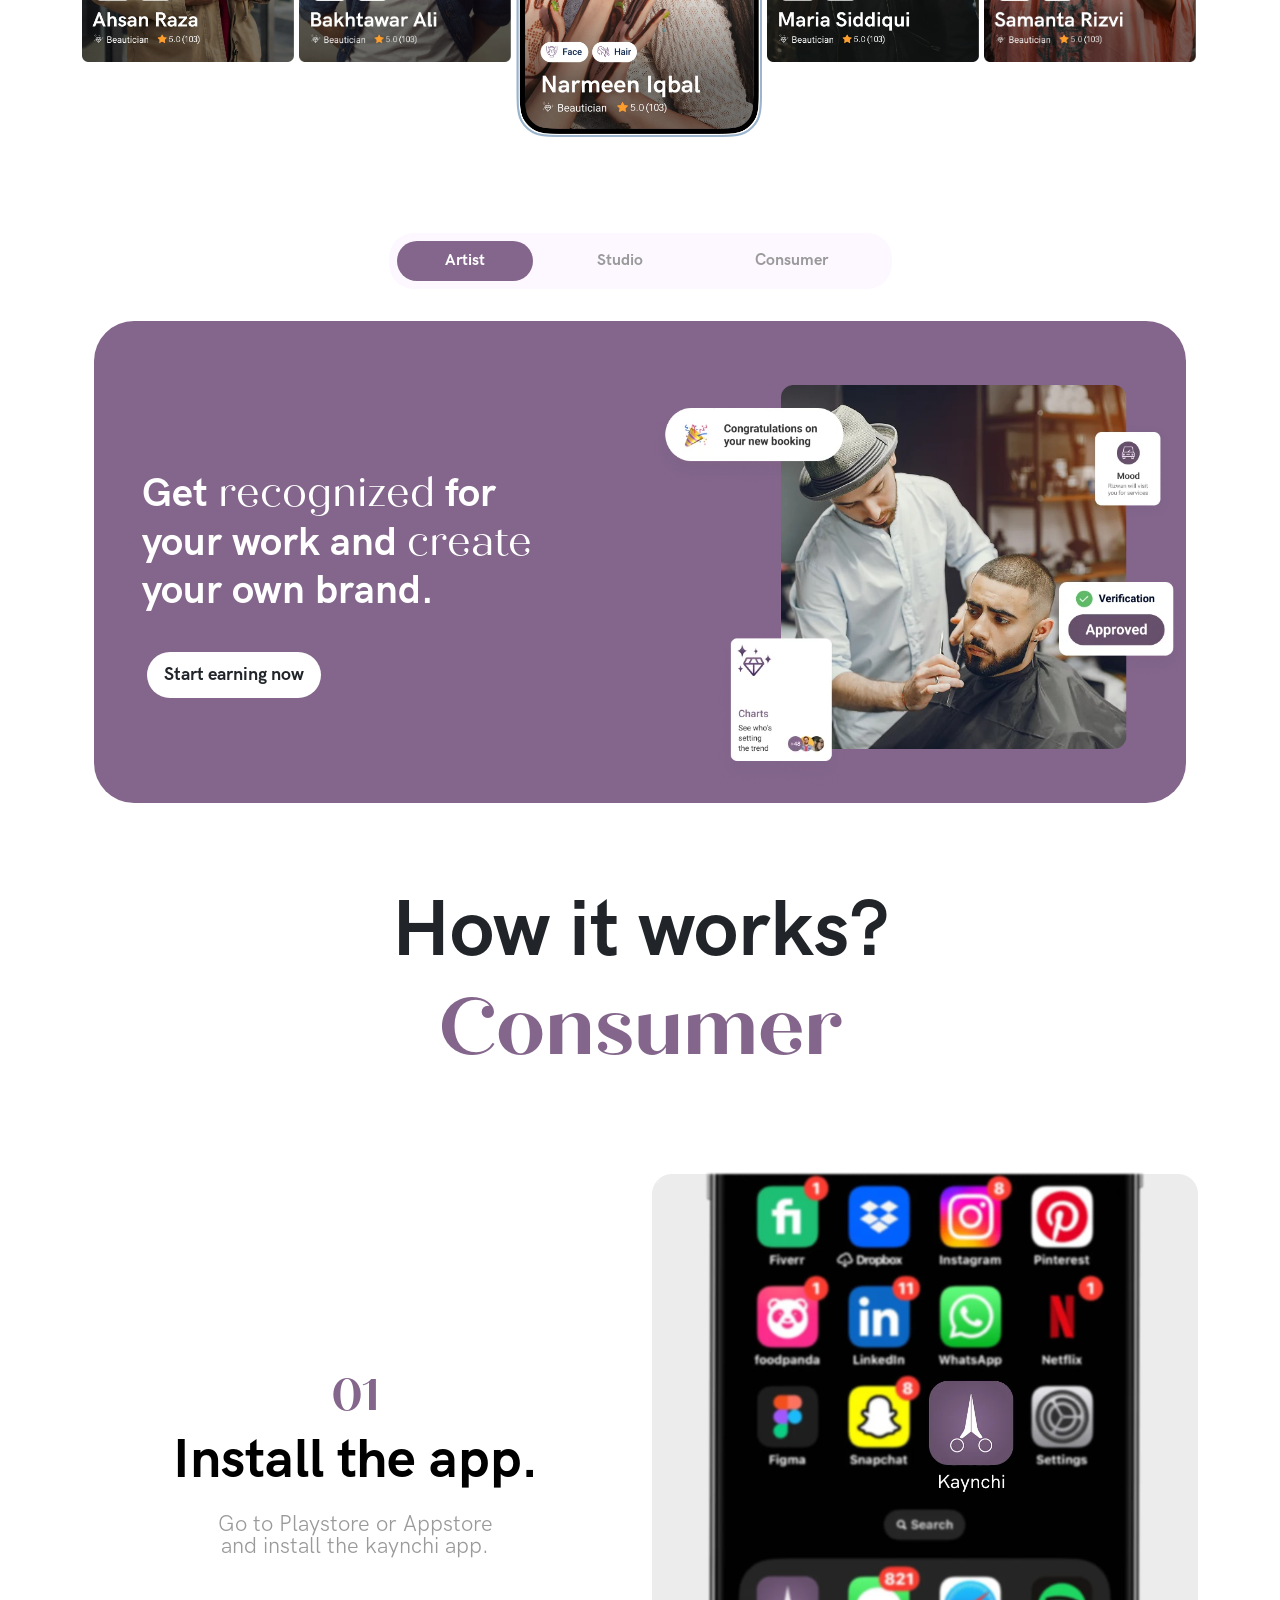
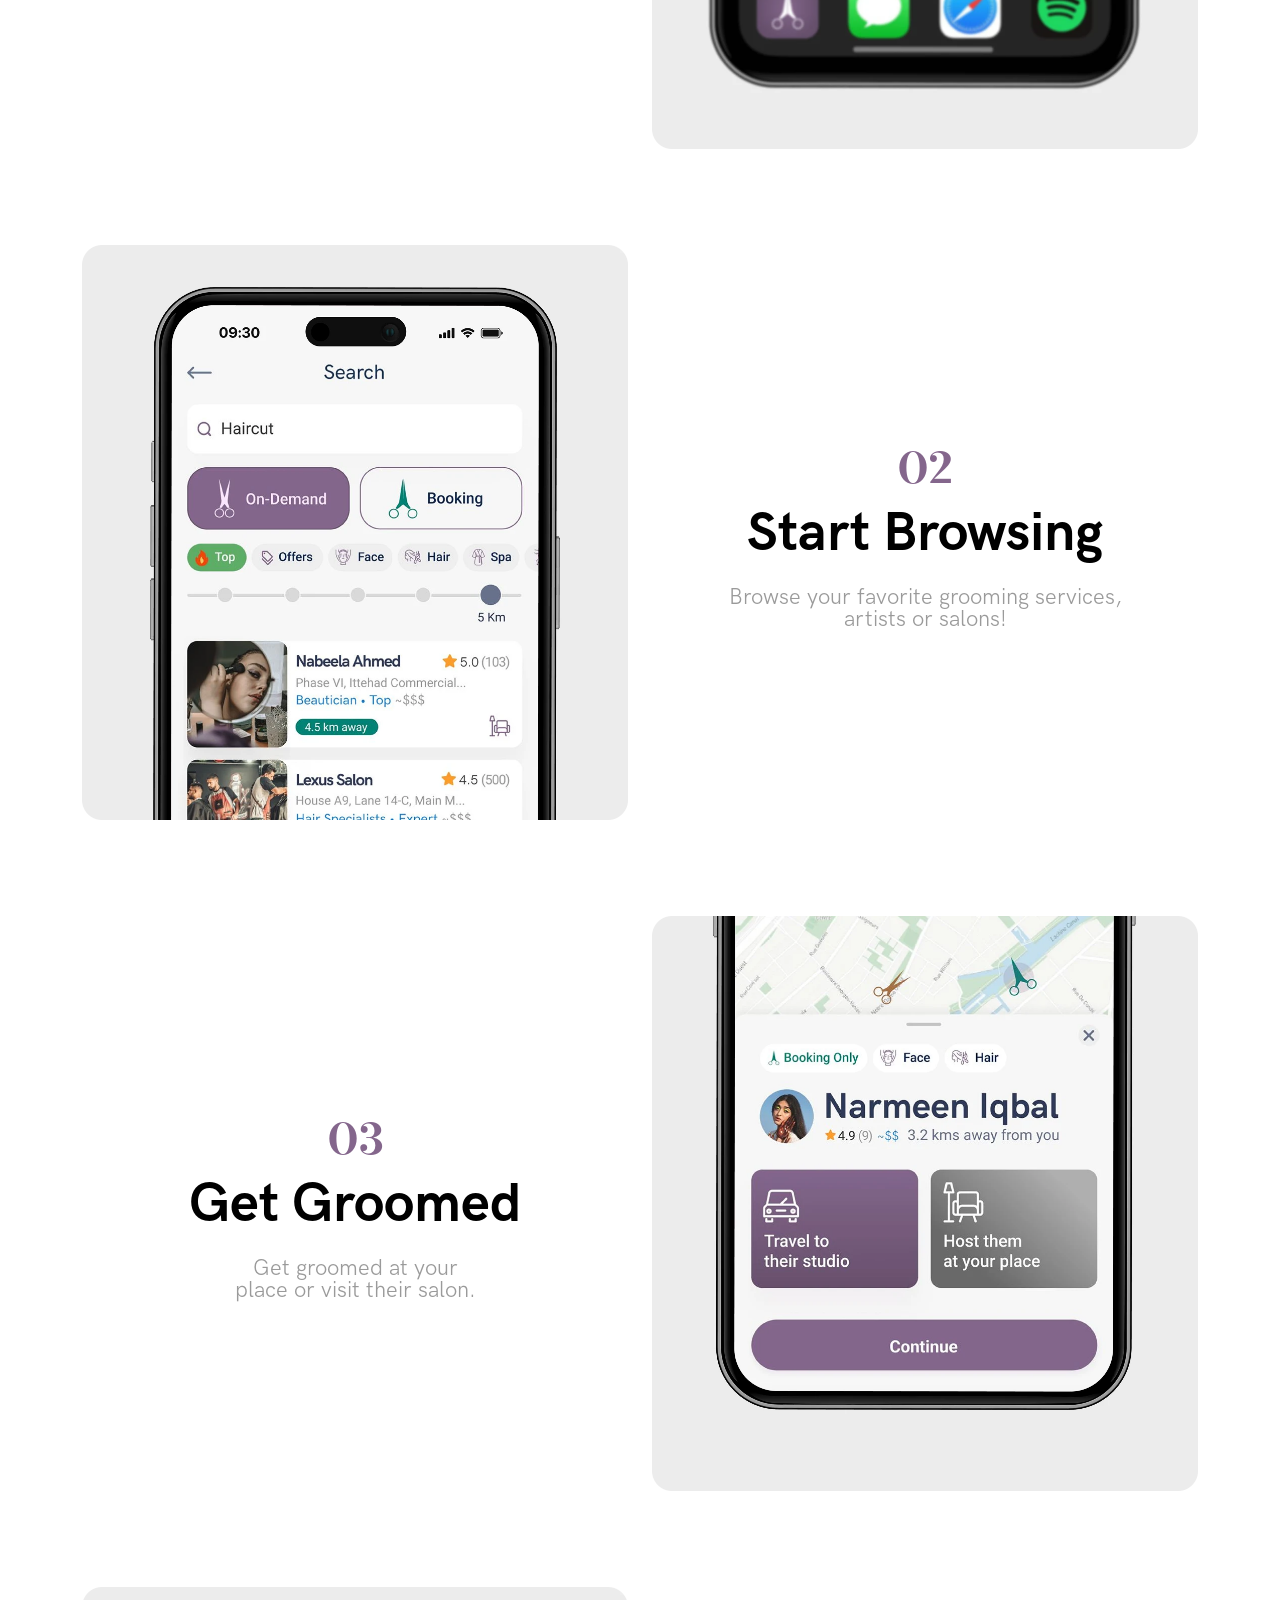
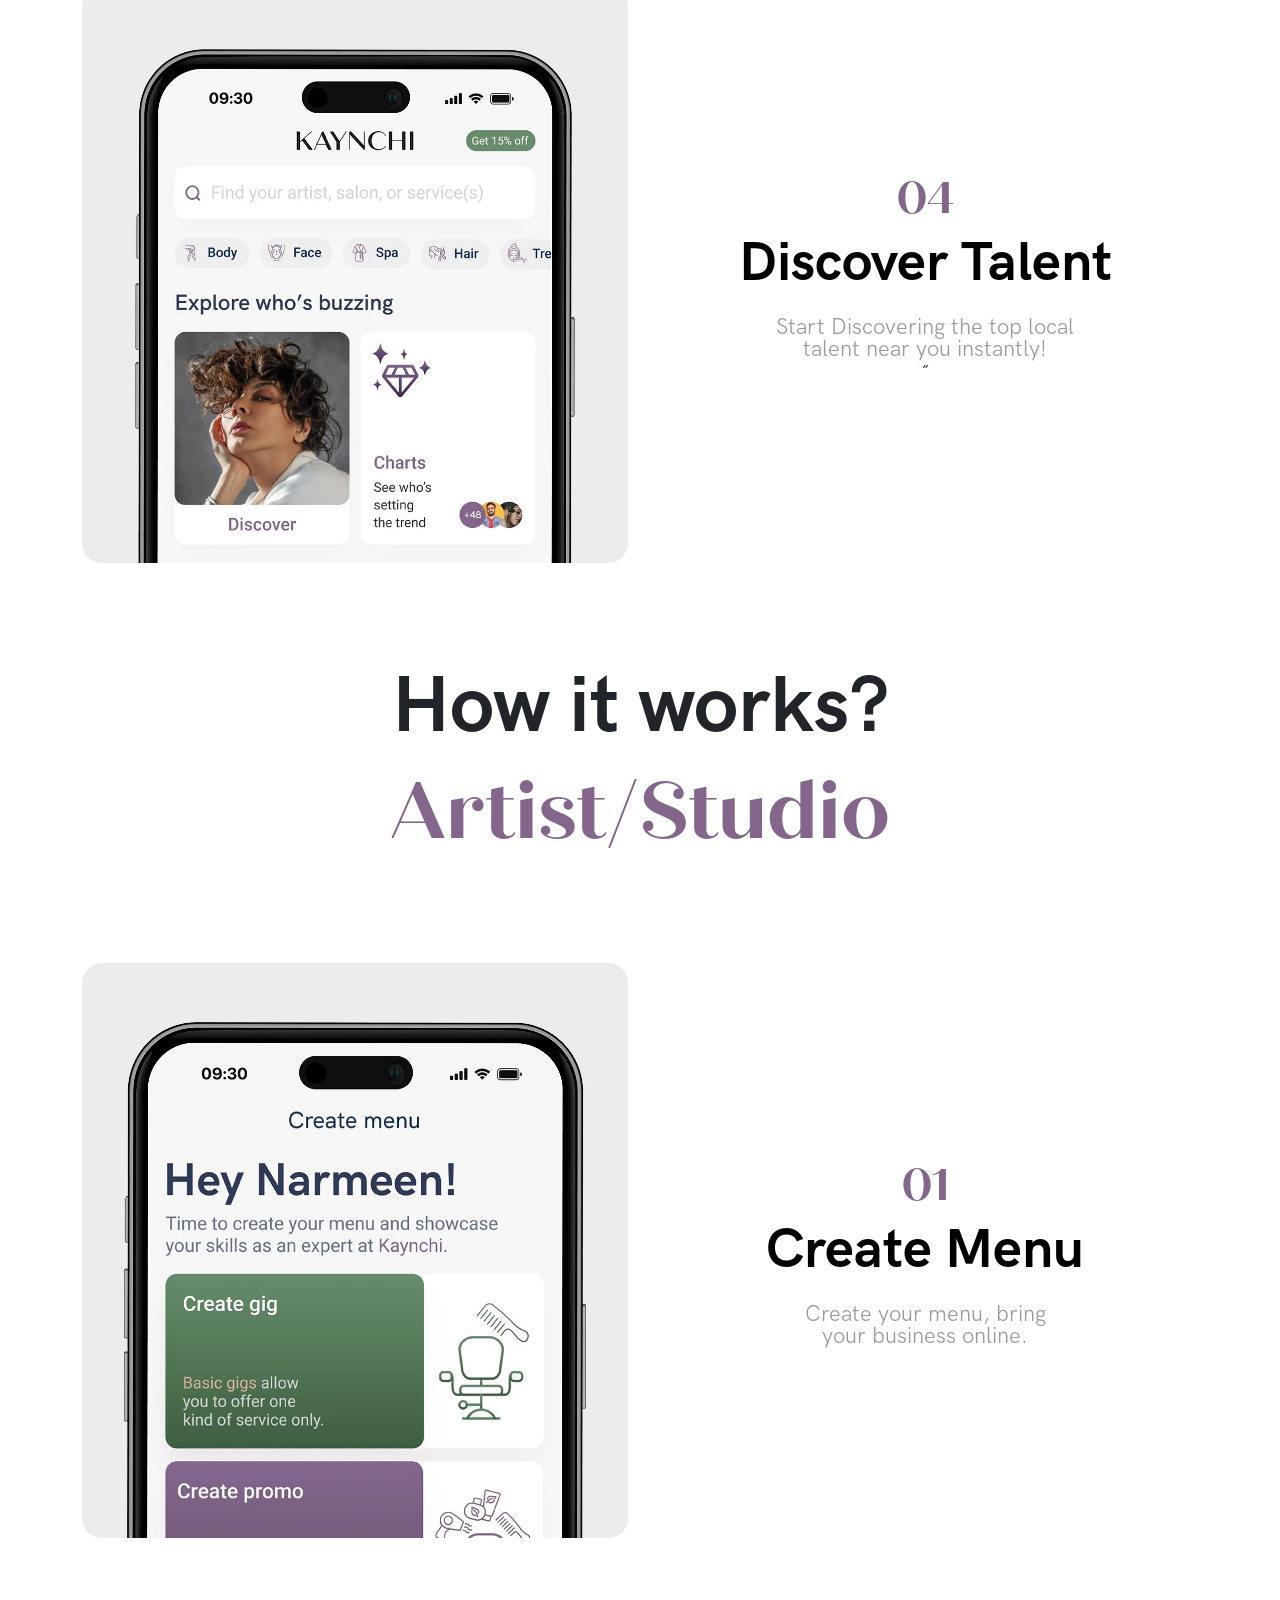
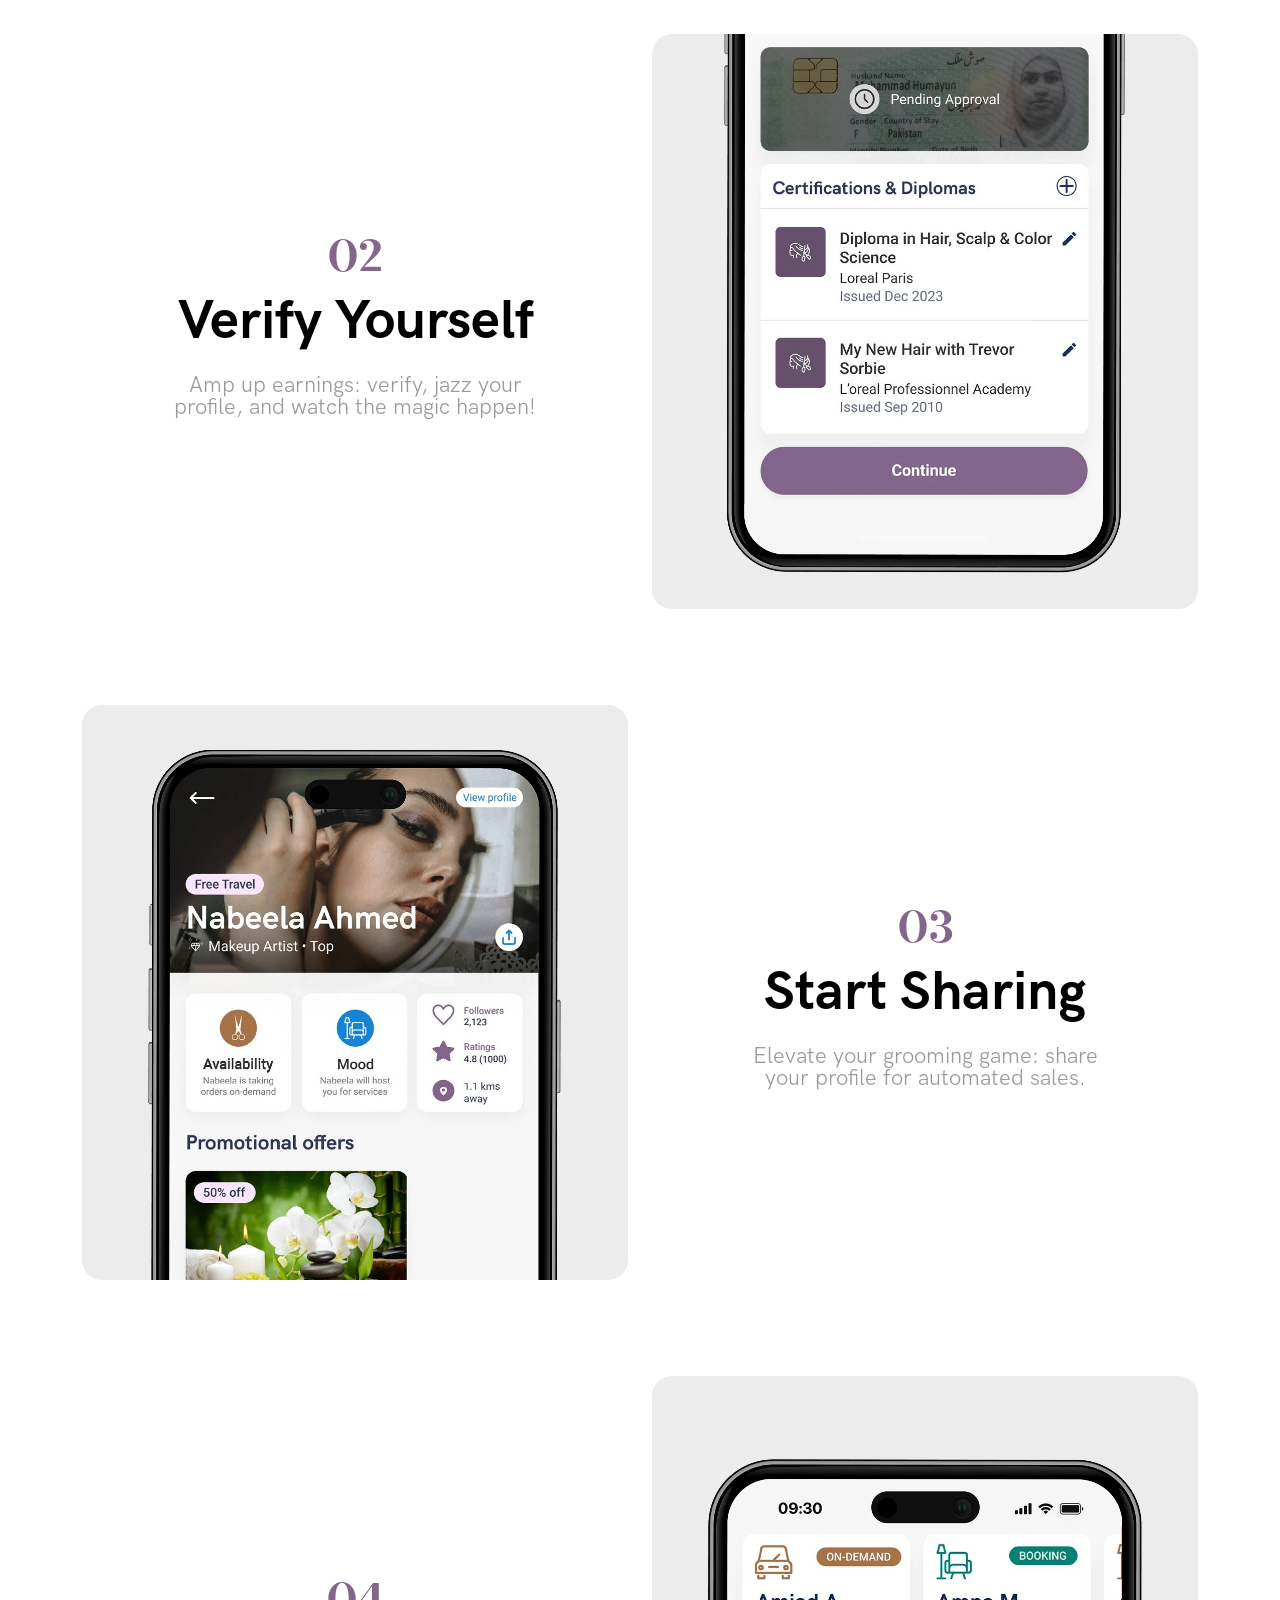
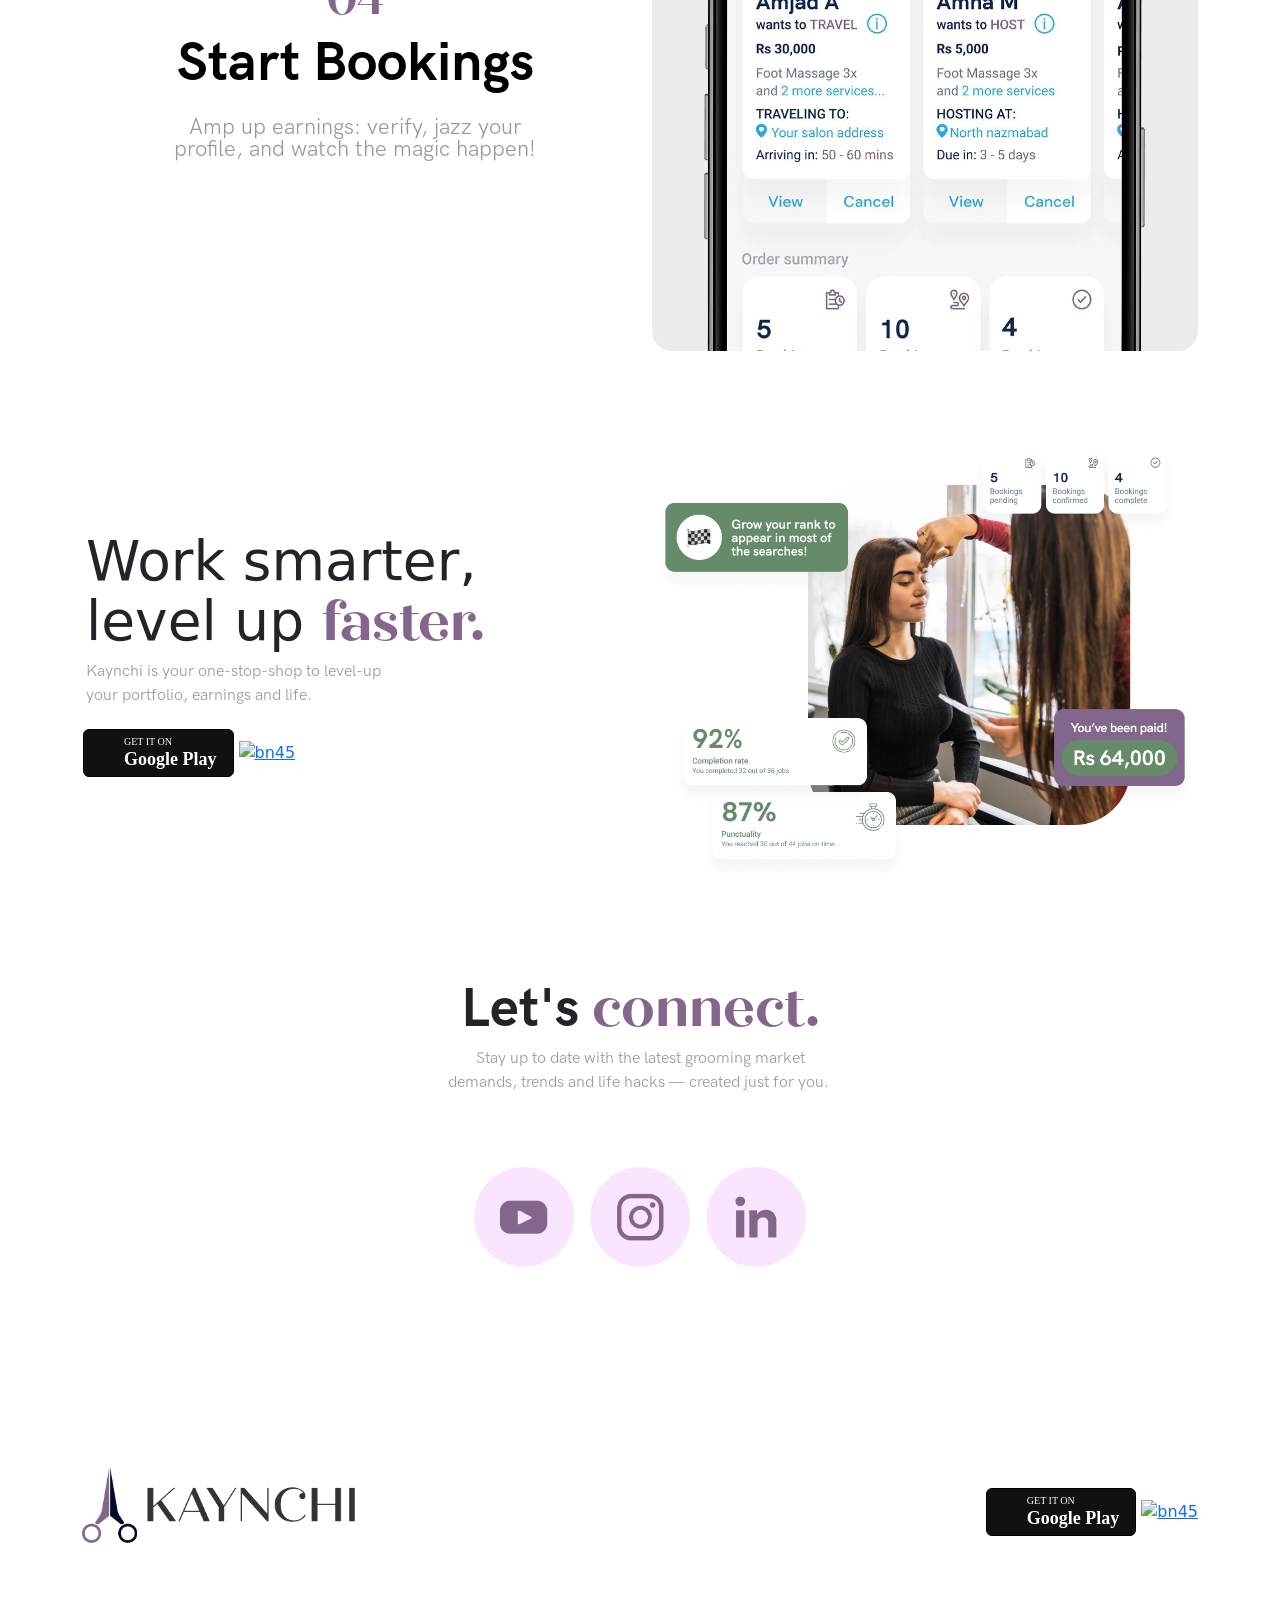
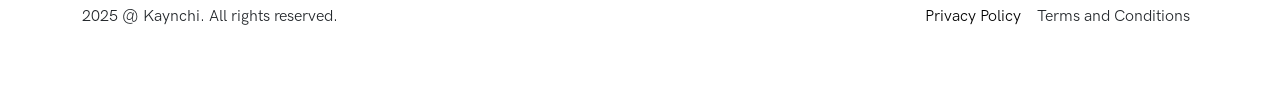
==== commit f410bec6: "Your commit message" ====
--- a/index.html
+++ b/index.html
@@ -6,7 +6,8 @@
 <head>
     <meta charset="UTF-8">
     <meta name="viewport" content="width=device-width, initial-scale=1.0">
-    <title>KAYNCHI | Groom made easy!</title>
+     <link rel="icon" href="public/images/Logo-Fav.svg" type="image/x-icon"> 
+    <title>KAYNCHI | Groom Made Easy!</title>
     <link href="https://cdn.jsdelivr.net/npm/bootstrap@5.3.0/dist/css/bootstrap.min.css" rel="stylesheet">
     <!-- <link href="public/styles/style.css" rel="stylesheet"> -->
     <style>
@@ -54,13 +55,13 @@
         }
 
         .title {
-            font-size: 62px;
-            line-height: 63px;
+            font-size: 55px;
+            line-height: 60px;
         }
 
         .description {
-            font-size: 23px;
-            line-height: 23px;
+            font-size: 22px;
+            line-height: 22px;
         }
 
 
@@ -195,13 +196,15 @@
             }
 
             .title {
-                font-size: 35px;
-                line-height: 35px;
+                font-size: 32px;
+                line-height: 32px;
+                margin-bottom: 20px;
+                padding-top: 10px;
             }
 
             .description {
-                font-size: 20px;
-                line-height: 20px;
+                font-size: 16px;
+                line-height: 16px;
             }
 
             .heading {
@@ -331,17 +334,13 @@
 
 <body>
     <!-- Nav Bar -->
-    <nav class="navbar fixed-top navbar-white bg-white py-4">
-        <div class="container">
-            <a class="navbar-brand" href="#">
-                <div class="bg-purple rounded-pill px-1 py-1 d-flex align-items-center">
-                    <span class="text-white mx-3 quiche-regular">KAYNCHI</span>
-                    <div class="bg-white rounded-pill px-3 py-1 text-grey hk-bold">Download</div>
-                </div>
-            </a>
-            <!-- <button href="#" class="bg-purple text-white hk-bold btn rounded-pill hidden-sm">Download</button> -->
-        </div>
-    </nav>
+<nav class="navbar fixed-top navbar-white bg-white py-4">
+  <div class="container d-flex justify-content-center">
+    <a class="navbar-brand" href="#">
+      <img src="public/images/Logo-Header.png" alt="Kaynchi Logo" class="img-fluid" style="height: 50px;">
+    </a>
+  </div>
+</nav>
     <!-- Hero Section 1 -->
     <section class="my-5 pt-5">
         <div class="container">
@@ -355,18 +354,17 @@
                     </div>
                 </div>
                 <div class="col-md-6 col-12 px-0">
-                    <div class="h-100 w-100 d-flex flex-column justify-content-center align-items-start my-2">
+                    <div class="h-100 w-100 d-flex flex-column justify-content-center align-items-start my-2 mb-2">
                         <h1 class="title hk-bold mx-3">Connect with your <br /> <span
                                 class="text-purple quiche-bold">favorite</span> hair and
                             <br /> beauty
                             <span class="text-purple quiche-bold">professionals</span>
                         </h1>
                         <span class="text-grey descripton hk-regular mx-3">
-                            Your new go-to. Rolling easier access, rewarding <br /> opportunities, more convenience and
-                            everything
-                            grooming <br /> into the country’s first hair and beauty super app.
+                            Your new go-to. Rolling easier access, rewarding opportunities,<br /> more convenience and
+                            everything grooming into the country’s <br>first hair and beauty super app.
                         </span>
-                        <div class="d-flex align-items-center my-3">
+                        <div class="d-flex align-items-center my-3 ps-2 ">
                             <a class="btn btn-google" href="#" title="Google Play">Google Play</a>
                             <a href="/" tabIndex="0"><img class="bn46"
                                     src="https://developer.apple.com/assets/elements/badges/download-on-the-app-store.svg"
@@ -398,12 +396,12 @@
                             need to <span class="text-purple quiche-bold">earn</span> more <br /> and stand out
                         </h1>
                         <span class="text-grey descripton hk-regular mx-3">
-                            Offering a platform to create grooming gigs with instant and higher <br /> pay on order
+                            Offering a platform to create grooming gigs with instant and higher pay on order
                             completion!
-                            Level based marketplace and game-changing<br /> rewards for all grooming artists &
+                            Level based marketplace and game-changing rewards for all grooming artists &
                             salons.
                             Kaynchi
-                            creates the<br /> bridge, so you can maketime for what matters – your art.
+                            creates the bridge, so you can maketime for what matters your art.
                         </span>
                         <div class="d-flex align-items-center my-3">
                             <a class="btn btn-google" href="#" title="Google Play">Google Play</a>
@@ -469,6 +467,7 @@
                                         class="quiche-regular">create</span>
                                     your own brand.
                                 </h2>
+                                <br>
                                 <button class="btn bg-white rounded-pill hk-bold">Start earning now</button>
                             </div>
                         </div>
@@ -487,8 +486,8 @@
                             <div class="px-md-5 px-3 h-100 d-flex flex-column justify-content-center align-items-start">
                                 <h1 class="text-white hk-bold hidden-sm">
                                     Salons can join in
-                                    <span class="quiche-regular">multiple<br /> freelancers</span>
-                                    or can create <br /> full <span class="quiche-regular">fledged grooming
+                                    <span class="quiche-regular">multiple freelancers</span>
+                                    or can create  full <span class="quiche-regular">fledged grooming
                                         studio.</span>
                                 </h1>
                                 <h2 class="text-white hk-bold show-sm mt-5">
@@ -497,6 +496,7 @@
                                     or can create <br /> full <span class="quiche-regular">fledged grooming
                                         studio.</span>
                                 </h2>
+                                <br>
                                 <button class="btn bg-white rounded-pill hk-bold">Get automated</button>
                             </div>
                         </div>
@@ -523,6 +523,7 @@
                                     <br /><span class="quiche-regular">digital!</span>
                                     Less admin,<br /> more earning.
                                 </h2>
+                                <br>
                                 <button class="btn bg-white rounded-pill hk-bold">Start earning now</button>
                             </div>
                         </div>
@@ -754,7 +755,7 @@
                         <span class="text-grey descripton hk-regular mx-3">
                             Kaynchi is your one-stop-shop to level-up <br /> your portfolio, earnings and life.
                         </span>
-                        <div class="d-flex align-items-center my-3">
+                        <div class="d-flex align-items-center my-3 ps-2 ">
                             <a class="btn btn-google" href="#" title="Google Play">Google Play</a>
                             <a href="/" tabIndex="0"><img class="bn46"
                                     src="https://developer.apple.com/assets/elements/badges/download-on-the-app-store.svg"
@@ -764,7 +765,7 @@
                 </div>
                 <div class="col-md-6 col-12 hidden-sm">
                     <div class="d-flex justify-content-center align-items-center">
-                        <img class="img-fluid" src="/public/images/work-smarter.webp" alt="" />
+                        <img class="img-fluid" src="/public/images/zxmuyigur8ndxcs3mxrp.webp" alt="" />
                     </div>
                 </div>
             </div>
--- a/public/styles/style.css
+++ b/public/styles/style.css
@@ -183,8 +183,9 @@
     }
 
     .title {
-        font-size: 35px;
-        line-height: 35px;
+        font-size: 34px;
+        line-height: 34px;
+        margin-bottom:20px ;
     }
 
     .description {
@@ -223,7 +224,7 @@
 }
 
 .btn {
-    padding: 10px 16px;
+    padding: 10px 18px;
     margin: 5px;
     font-size: 18px;
     line-height: 1.3333333;
